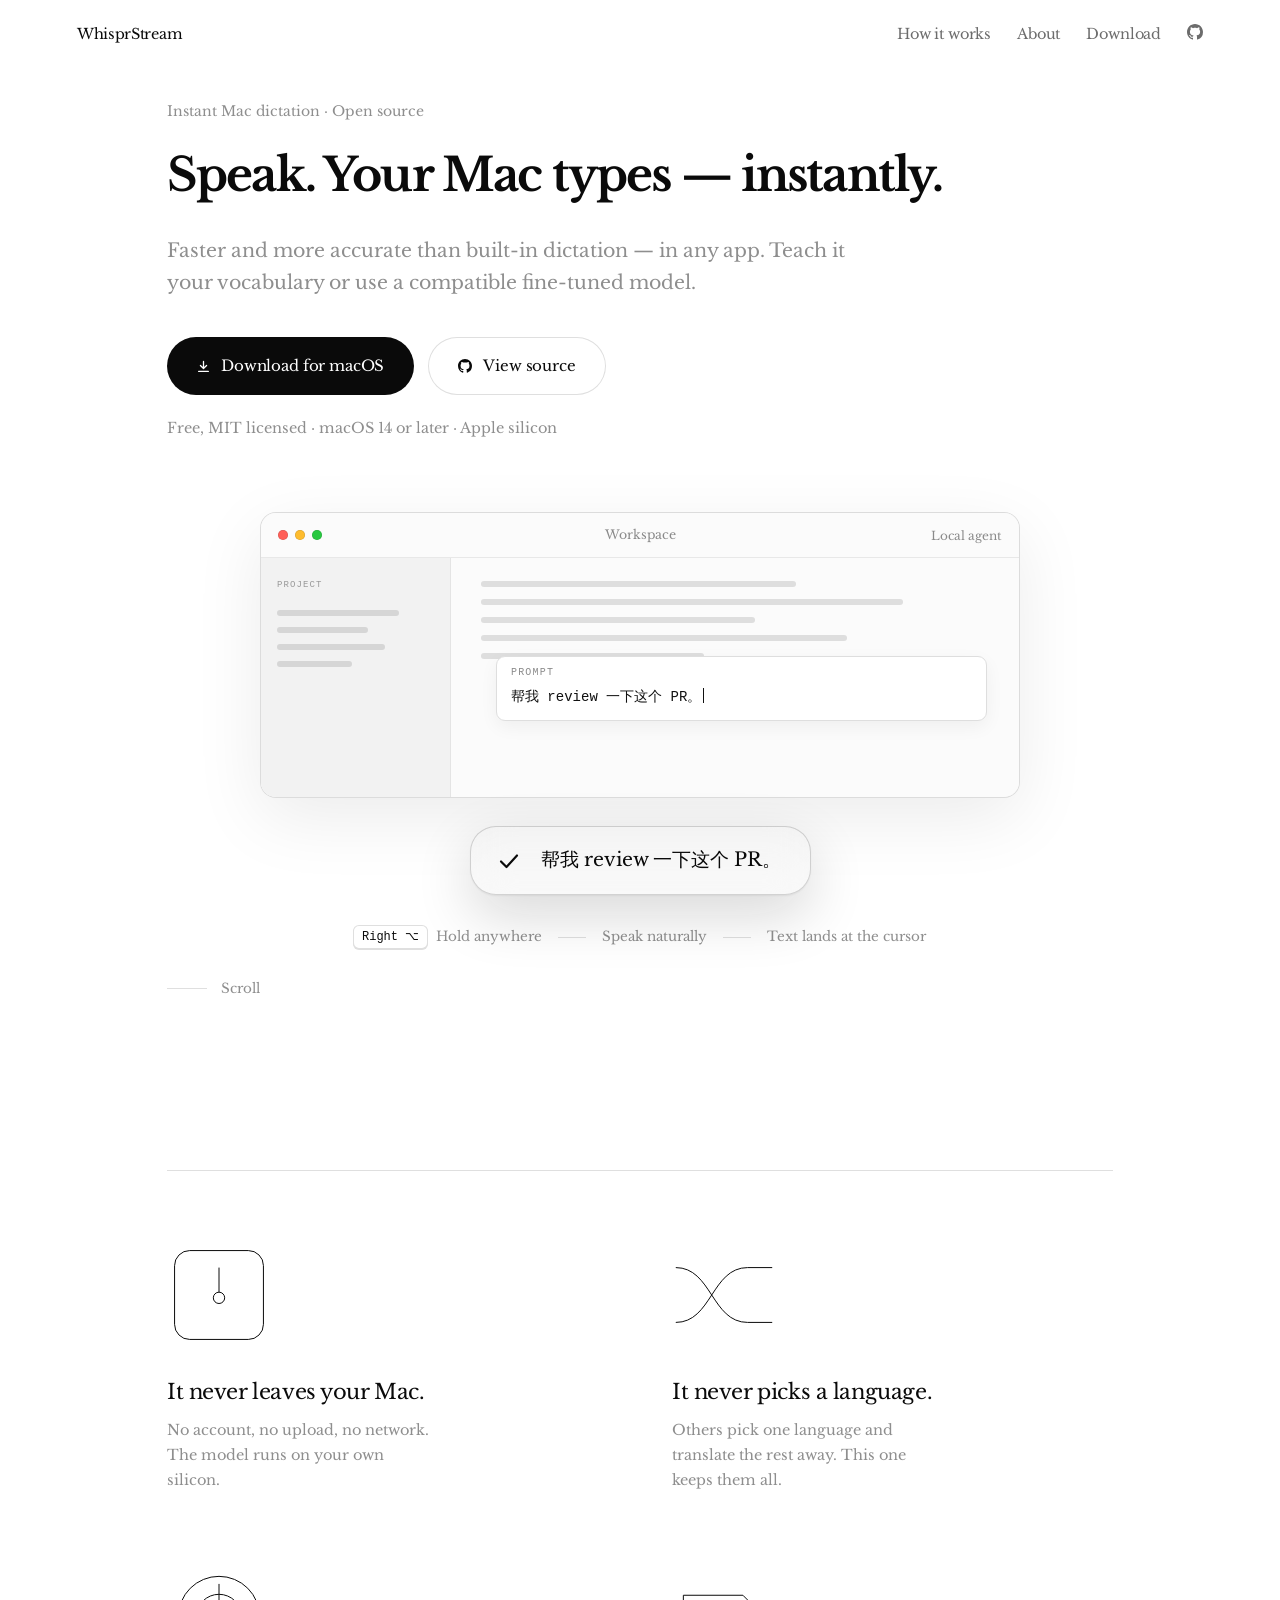
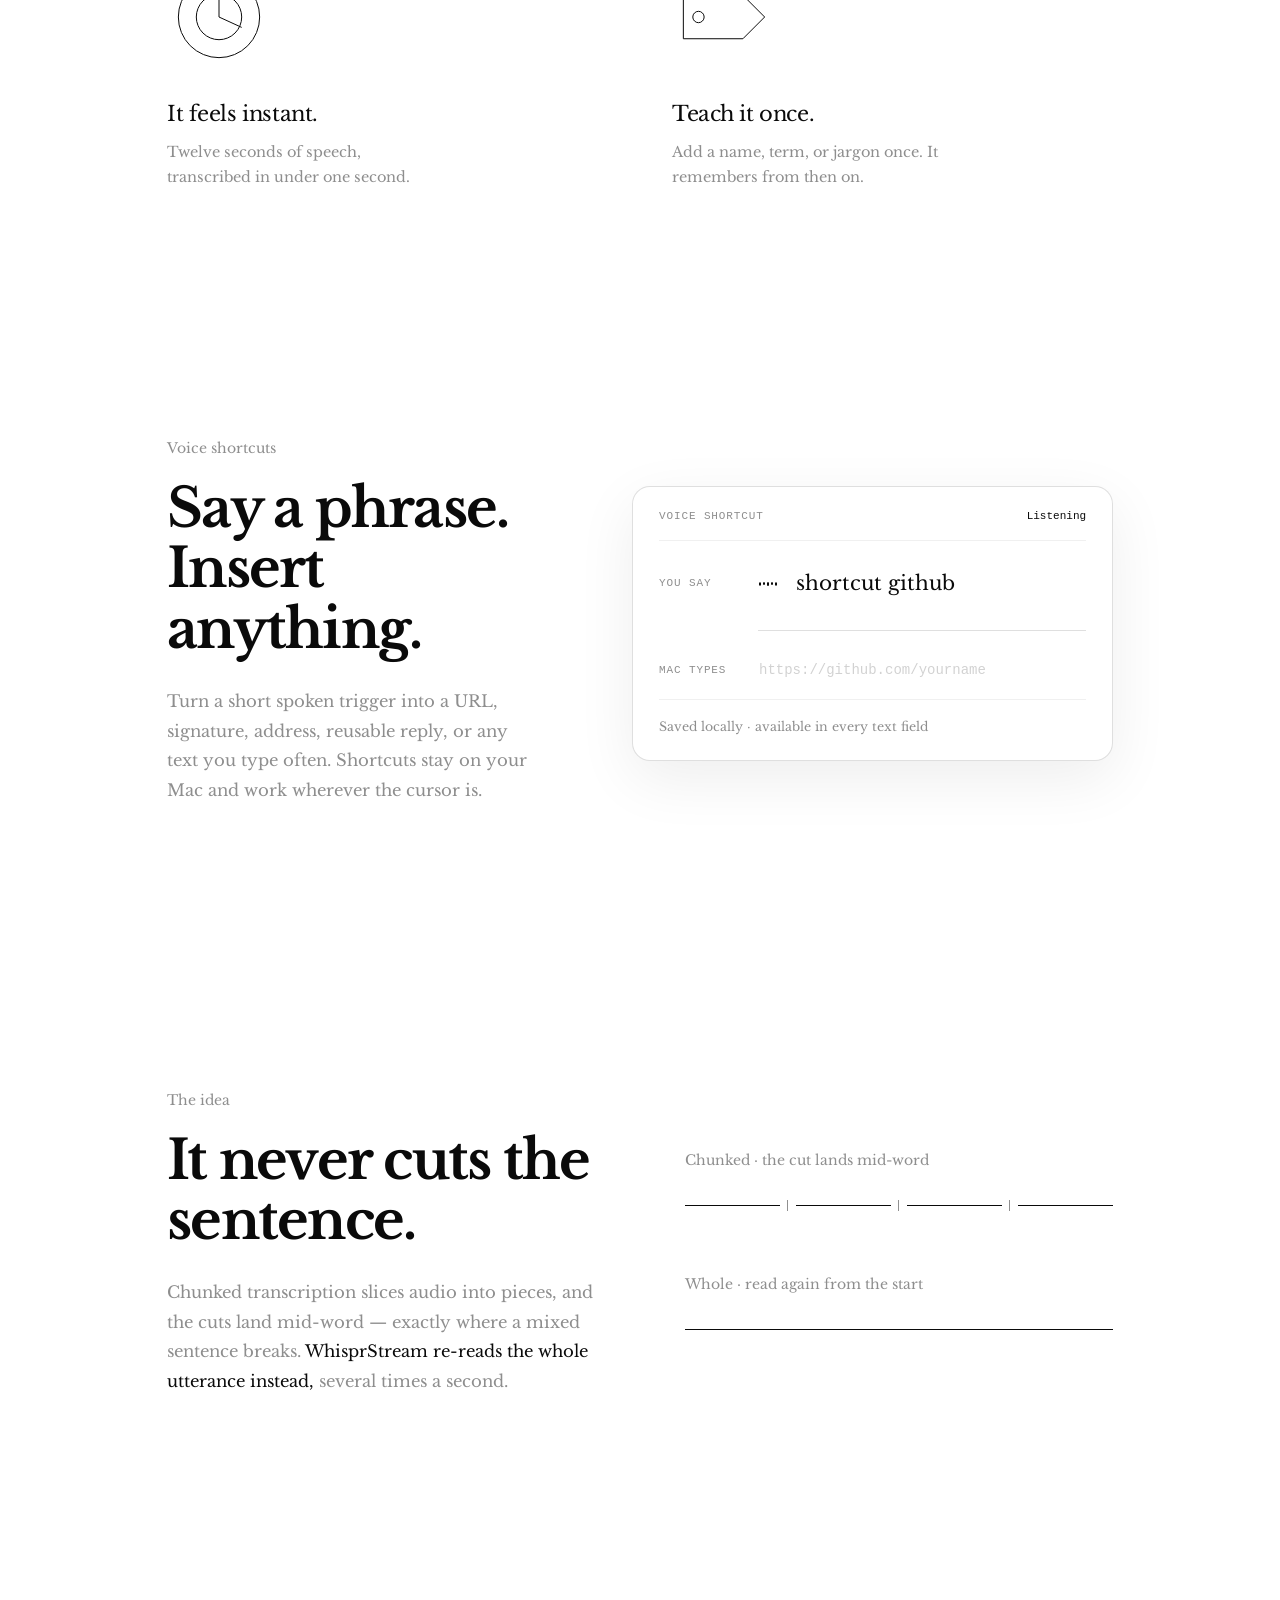
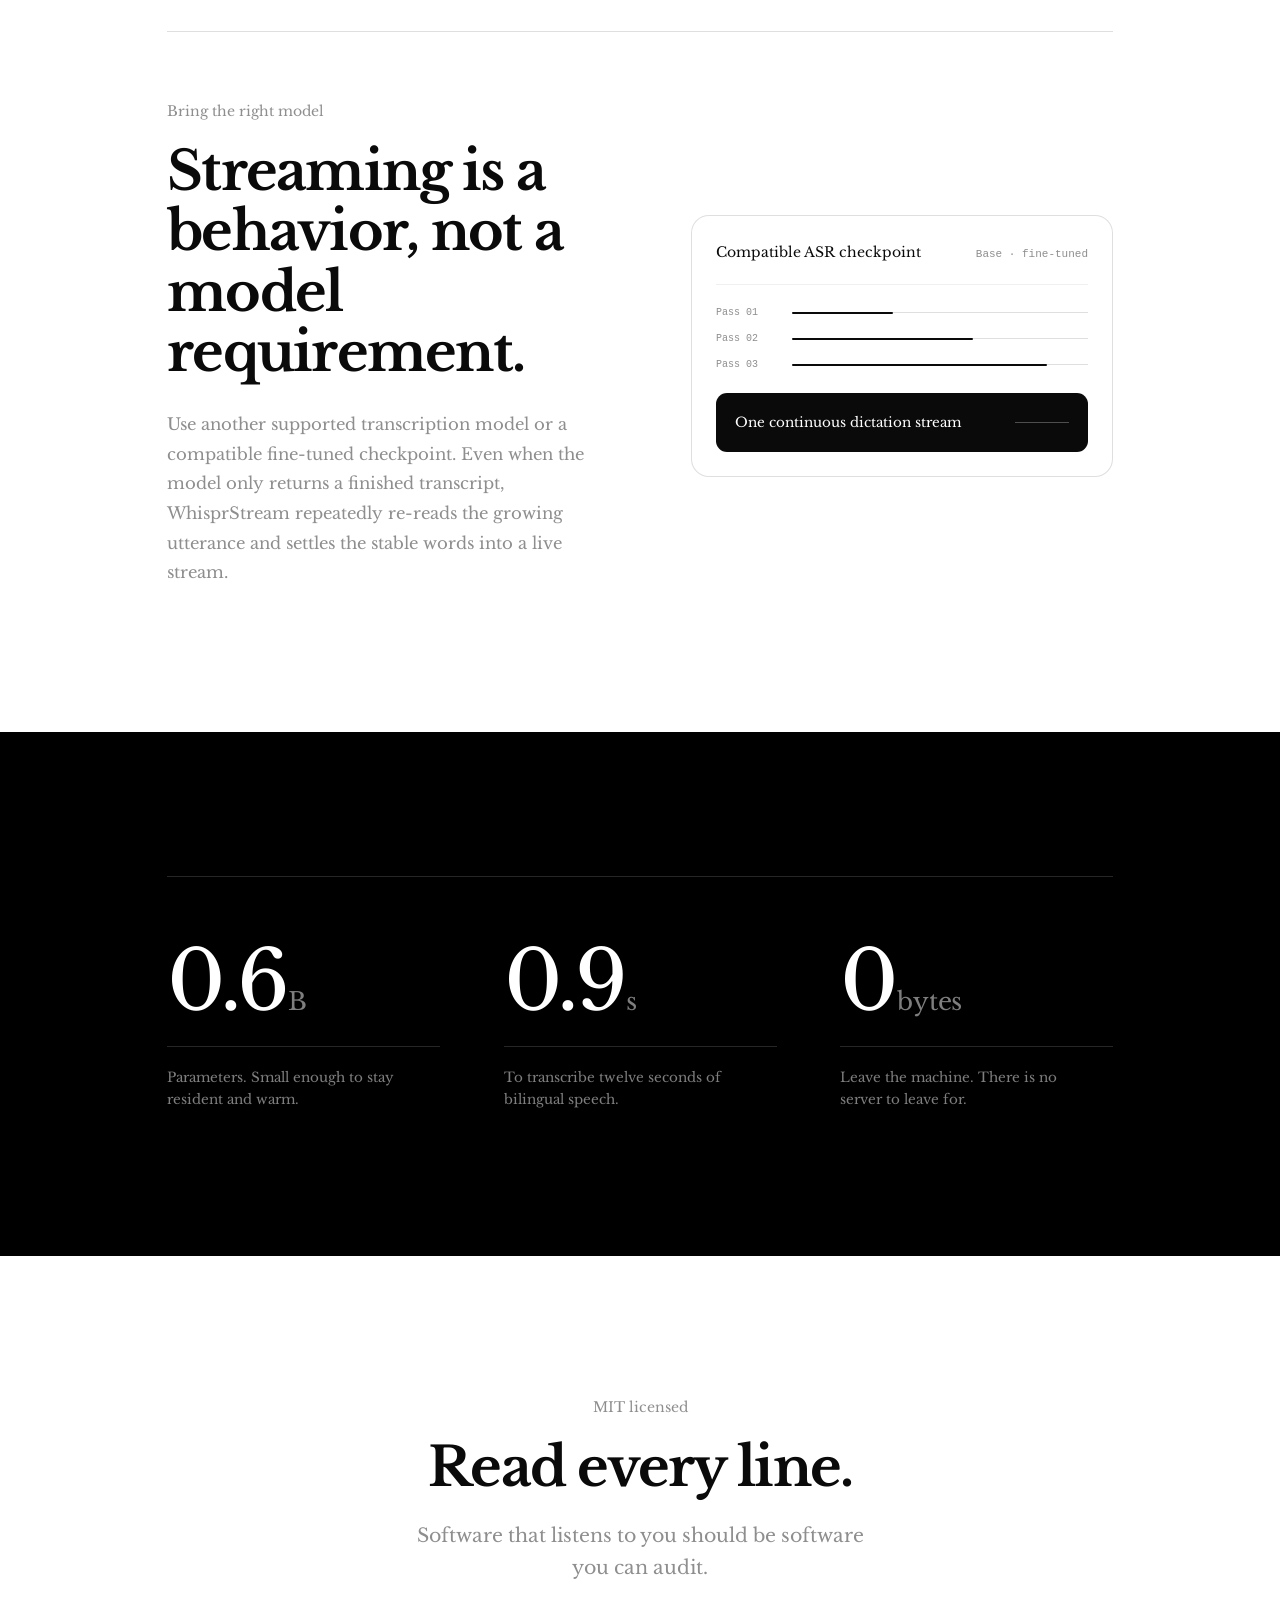
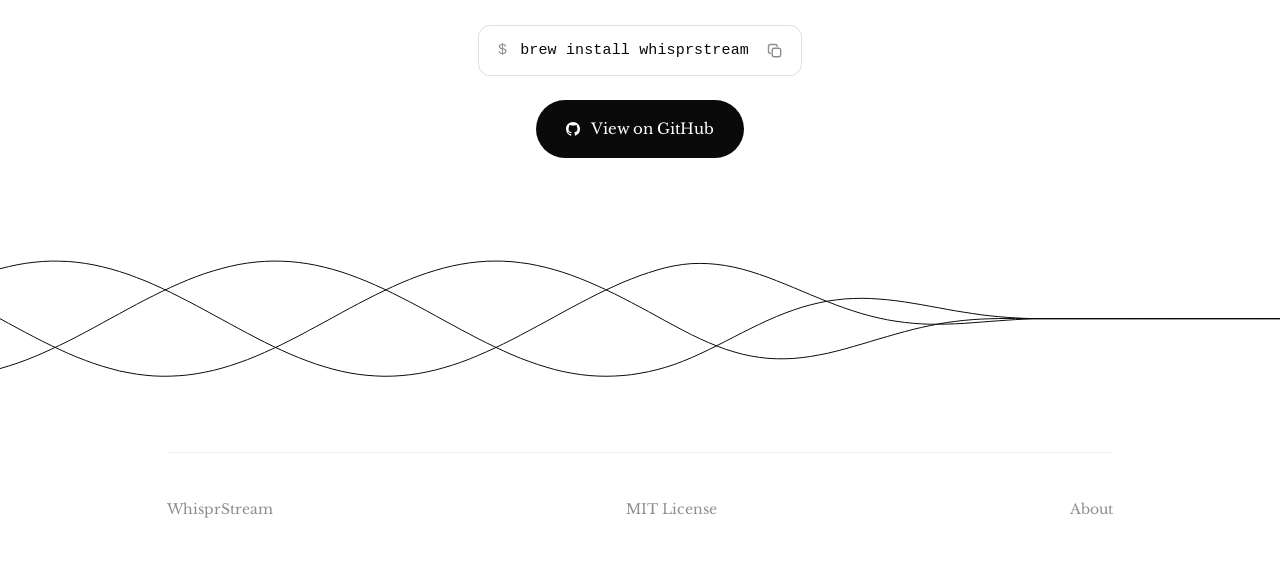
==== site/index.html @ 2fb4af4c "Add voice shortcut functionality with UI and validation - Implemented VoiceShortcut and VoiceShortcu" ====
<!DOCTYPE html>
<html lang="en">
<head>
<meta charset="utf-8">
<meta name="viewport" content="width=device-width, initial-scale=1">
<title>WhisprStream — instant, teachable dictation for your Mac</title>
<meta name="description" content="Faster, more accurate on-device Mac dictation. Teach it your vocabulary, switch languages mid-sentence, or use a compatible fine-tuned model.">
<link rel="preconnect" href="https://fonts.googleapis.com">
<link rel="preconnect" href="https://fonts.gstatic.com" crossorigin>
<link href="https://fonts.googleapis.com/css2?family=Libre+Baskerville:ital,wght@0,400;0,700;1,400&display=swap" rel="stylesheet">
<link rel="stylesheet" href="style.css">
</head>
<body>

<!-- ============ NAV ============ -->
<nav>
  <div class="mark">WhisprStream</div>
  <div class="links">
    <a href="#how">How it works</a>
    <a href="about.html">About</a>
    <a href="#" class="navdl">Download</a>
    <a href="#" aria-label="GitHub"><svg class="gh" viewBox="0 0 16 16" aria-hidden="true"><path fill-rule="evenodd" d="M8 0C3.58 0 0 3.58 0 8c0 3.54 2.29 6.53 5.47 7.59.4.07.55-.17.55-.38 0-.19-.01-.82-.01-1.49-2.01.37-2.53-.49-2.69-.94-.09-.23-.48-.94-.82-1.13-.28-.15-.68-.52-.01-.53.63-.01 1.08.58 1.23.82.72 1.21 1.87.87 2.33.66.07-.52.28-.87.51-1.07-1.78-.2-3.64-.89-3.64-3.95 0-.87.31-1.59.82-2.15-.08-.2-.36-1.02.08-2.12 0 0 .67-.21 2.2.82.64-.18 1.32-.27 2-.27.68 0 1.36.09 2 .27 1.53-1.04 2.2-.82 2.2-.82.44 1.1.16 1.92.08 2.12.51.56.82 1.27.82 2.15 0 3.07-1.87 3.75-3.65 3.95.29.25.54.73.54 1.48 0 1.07-.01 1.93-.01 2.2 0 .21.15.46.55.38A8.01 8.01 0 0 0 16 8c0-4.42-3.58-8-8-8z"/></svg></a>
  </div>
</nav>

<!-- ============ HERO ============ -->
<section class="hero reveal">
  <div class="wrap">
    <p class="eyebrow rise" style="--i:0">Instant Mac dictation · Open source</p>
    <h1 class="display rise" style="--i:1;margin-top:28px">
      Speak. Your Mac types — instantly.
      <span class="roll" id="roll" aria-label="Sentences that mix two languages at once."></span>
    </h1>
    <p class="lede rise" style="--i:2">Faster and more accurate than built-in dictation — in any app. Teach it your vocabulary or use a compatible fine-tuned model.</p>

    <div class="cta rise" style="--i:3">
      <a class="btn" href="#">
        <svg class="dl" viewBox="0 0 14 14" aria-hidden="true"><path d="M7 1.5v7.4M3.7 5.9 7 9.2l3.3-3.3M1.8 12.3h10.4"/></svg>
        Download for macOS
      </a>
      <a class="btn ghost" href="#">
        <svg class="gh" viewBox="0 0 16 16" aria-hidden="true"><path fill-rule="evenodd" d="M8 0C3.58 0 0 3.58 0 8c0 3.54 2.29 6.53 5.47 7.59.4.07.55-.17.55-.38 0-.19-.01-.82-.01-1.49-2.01.37-2.53-.49-2.69-.94-.09-.23-.48-.94-.82-1.13-.28-.15-.68-.52-.01-.53.63-.01 1.08.58 1.23.82.72 1.21 1.87.87 2.33.66.07-.52.28-.87.51-1.07-1.78-.2-3.64-.89-3.64-3.95 0-.87.31-1.59.82-2.15-.08-.2-.36-1.02.08-2.12 0 0 .67-.21 2.2.82.64-.18 1.32-.27 2-.27.68 0 1.36.09 2 .27 1.53-1.04 2.2-.82 2.2-.82.44 1.1.16 1.92.08 2.12.51.56.82 1.27.82 2.15 0 3.07-1.87 3.75-3.65 3.95.29.25.54.73.54 1.48 0 1.07-.01 1.93-.01 2.2 0 .21.15.46.55.38A8.01 8.01 0 0 0 16 8c0-4.42-3.58-8-8-8z"/></svg>
        View source
      </a>
    </div>

    <p class="fineprint rise" style="--i:4">Free, MIT licensed · macOS 14 or later · Apple silicon</p>
  </div>

  <!-- The product in context: WhisprStream floats over whatever Mac app owns
       the cursor, then inserts the finished sentence into that app. -->
  <div class="wrap dictation-demo">
    <div class="mac-window rise" id="macWindow" data-scene="code" style="--i:5" aria-label="WhisprStream dictating into different kinds of Mac apps">
      <div class="mac-titlebar">
        <span class="window-controls" aria-hidden="true"><i></i><i></i><i></i></span>
        <span id="sceneTitle">Workspace</span>
        <span class="window-state" id="sceneState">Local agent</span>
      </div>

      <div class="scene-stack" aria-hidden="true">
        <div class="app-scene scene-note">
          <aside class="note-sidebar"><b></b><i></i><i></i></aside>
          <main class="note-paper"></main>
        </div>

        <div class="app-scene scene-terminal">
          <p><b>~</b> local-agent</p>
          <p class="terminal-dim">Ready. Describe what you want to do.</p>
          <p><b>›</b></p>
        </div>

        <div class="app-scene scene-chat">
          <aside class="chat-sidebar"><b></b><i></i><i></i><i></i><i></i></aside>
          <main class="chat-thread">
            <div><b></b><p><i></i><i></i></p></div>
            <div><b></b><p><i></i></p></div>
          </main>
        </div>

        <div class="app-scene scene-code">
          <aside class="code-sidebar"><small>PROJECT</small><i></i><i></i><i></i><i></i></aside>
          <main class="code-editor"><i></i><i></i><i></i><i></i><i></i></main>
        </div>
      </div>

      <div class="insert-stage">
        <p class="doc-label" id="insertLabel">Prompt</p>
        <p class="insert-line"><span class="placeholder" id="insertText">Describe the change…</span><i class="insert-caret" aria-hidden="true"></i></p>
      </div>
    </div>

    <div class="hud" id="hud" data-phase="live">
      <div class="slot">
        <div class="meter" id="meter"></div>
        <div class="check"><svg viewBox="0 0 24 24"><path d="M4 12.5 9.5 18 20 6.5"/></svg></div>
      </div>
      <div class="line" id="line"><span class="inner" id="inner"></span><i class="caret" id="caret"></i></div>
    </div>

    <div class="dictation-steps rise" style="--i:6" aria-label="How WhisprStream dictation works">
      <span><kbd>Right ⌥</kbd> Hold anywhere</span>
      <i aria-hidden="true"></i>
      <span>Speak naturally</span>
      <i aria-hidden="true"></i>
      <span>Text lands at the cursor</span>
    </div>
  </div>

  <div class="wrap"><div class="cue rise" style="--i:7"><i></i> Scroll</div></div>
</section>

<!-- ============ PRINCIPLES ============ -->
<section class="reveal">
  <div class="wrap">
    <div class="rule" style="--i:0"></div>
    <div class="cols cols-4">

      <div class="cell rise" style="--i:1">
        <div class="glyph draw">
          <svg viewBox="0 0 110 110" stroke-width="1">
            <rect x="8" y="8" width="94" height="94" rx="16"/>
            <circle cx="55" cy="58" r="6"/>
            <line x1="55" y1="52" x2="55" y2="26"/>
          </svg>
        </div>
        <h3>It never leaves your Mac.</h3>
        <p>No account, no upload, no network. The model runs on your own silicon.</p>
      </div>

      <div class="cell rise" style="--i:2">
        <div class="glyph draw">
          <svg viewBox="0 0 110 110" stroke-width="1">
            <path d="M4 26 C 42 26, 42 84, 80 84 L106 84"/>
            <path d="M4 84 C 42 84, 42 26, 80 26 L106 26"/>
          </svg>
        </div>
        <h3>It never picks a language.</h3>
        <p>Others pick one language and translate the rest away. This one keeps them all.</p>
      </div>

      <div class="cell rise" style="--i:3">
        <div class="glyph draw">
          <svg viewBox="0 0 110 110" stroke-width="1">
            <circle cx="55" cy="55" r="43"/>
            <circle cx="55" cy="55" r="24"/>
            <line x1="55" y1="55" x2="55" y2="20"/>
            <line x1="55" y1="55" x2="79" y2="66"/>
          </svg>
        </div>
        <h3>It feels instant.</h3>
        <p>Twelve seconds of speech, transcribed in under one second.</p>
      </div>

      <div class="cell rise" style="--i:4">
        <div class="glyph draw">
          <svg viewBox="0 0 110 110" stroke-width="1">
            <path d="M12 32 H75 L98 55 L75 78 H12 Z"/>
            <circle cx="28" cy="55" r="6"/>
          </svg>
        </div>
        <h3>Teach it once.</h3>
        <p>Add a name, term, or jargon once. It remembers from then on.</p>
      </div>

    </div>
  </div>
</section>

<!-- ============ VOICE SHORTCUTS ============ -->
<section class="reveal shortcut-section" id="shortcuts">
  <div class="wrap feature-split">
    <div>
      <p class="eyebrow rise" style="--i:0">Voice shortcuts</p>
      <h2 class="h2 rise" style="--i:1;margin-top:24px">Say a phrase.<br>Insert anything.</h2>
      <p class="feature-copy rise" style="--i:2">Turn a short spoken trigger into a URL, signature, address, reusable reply, or any text you type often. Shortcuts stay on your Mac and work wherever the cursor is.</p>
    </div>

    <div class="shortcut-demo rise" id="shortcutDemo" data-phase="listen" style="--i:2" aria-label="Animated voice shortcut example">
      <div class="shortcut-topline">
        <span>Voice shortcut</span>
        <span class="shortcut-state" id="shortcutState">Listening</span>
      </div>
      <div class="shortcut-row heard-row">
        <span class="shortcut-label">You say</span>
        <div class="shortcut-heard">
          <span class="shortcut-meter" aria-hidden="true"><i></i><i></i><i></i><i></i><i></i></span>
          <q id="shortcutTrigger">shortcut github</q>
        </div>
      </div>
      <div class="shortcut-path" aria-hidden="true"><i></i><b></b></div>
      <div class="shortcut-row result-row">
        <span class="shortcut-label">Mac types</span>
        <p id="shortcutResult">https://github.com/yourname</p>
      </div>
      <p class="shortcut-foot">Saved locally · available in every text field</p>
    </div>
  </div>
</section>

<!-- ============ THE IDEA ============ -->
<section class="reveal" id="how">
  <div class="wrap idea">
    <div>
      <p class="eyebrow rise" style="--i:0">The idea</p>
      <h2 class="h2 rise" style="--i:1;margin-top:24px">It never cuts the sentence.</h2>
      <p class="body rise" style="--i:2">
        Chunked transcription slices audio into pieces, and the cuts land mid-word —
        exactly where a mixed sentence breaks.
        <strong>WhisprStream re-reads the whole utterance instead,</strong> several times a second.
      </p>
    </div>

    <div class="diagram">
      <div class="row rise" style="--i:1">
        <p class="tag">Chunked · the cut lands mid-word</p>
        <div class="track">
          <div class="seg">
            <u style="--i:0"></u><u style="--i:1"></u><u style="--i:2"></u><u style="--i:3"></u>
          </div>
          <div class="sweep"></div>
        </div>
      </div>

      <div class="row slow rise" style="--i:2">
        <p class="tag">Whole · read again from the start</p>
        <div class="track">
          <div class="solo"><u></u></div>
          <div class="sweep"></div>
        </div>
      </div>
    </div>
  </div>
</section>

<!-- ============ MODEL FLEXIBILITY ============ -->
<section class="reveal model-section">
  <div class="wrap">
    <div class="rule" style="--i:0"></div>
    <div class="model-layout">
      <div>
        <p class="eyebrow rise" style="--i:1">Bring the right model</p>
        <h2 class="h2 rise" style="--i:2;margin-top:24px">Streaming is a behavior, not a model requirement.</h2>
        <p class="feature-copy rise" style="--i:3">Use another supported transcription model or a compatible fine-tuned checkpoint. Even when the model only returns a finished transcript, WhisprStream repeatedly re-reads the growing utterance and settles the stable words into a live stream.</p>
      </div>

      <div class="model-demo rise" style="--i:2" aria-label="A non-streaming transcription model producing a continuous live preview">
        <div class="model-source">
          <span>Compatible ASR checkpoint</span>
          <small>Base · fine-tuned</small>
        </div>
        <div class="model-passes">
          <div><b>Pass 01</b><i style="--w:34%"></i></div>
          <div><b>Pass 02</b><i style="--w:61%"></i></div>
          <div><b>Pass 03</b><i style="--w:86%"></i></div>
        </div>
        <div class="model-stream">
          <span>One continuous dictation stream</span>
          <i aria-hidden="true"></i>
        </div>
      </div>
    </div>
  </div>
</section>

<!-- ============ NUMBERS ============ -->
<section class="invert reveal">
  <div class="wrap">
    <div class="rule" style="--i:0"></div>
    <div class="figures">
      <div class="fig rise" style="--i:1">
        <div class="n">0.6<u>B</u></div>
        <div class="rule" style="--i:1"></div>
        <p class="k">Parameters. Small enough to stay resident and warm.</p>
      </div>
      <div class="fig rise" style="--i:2">
        <div class="n">0.9<u>s</u></div>
        <div class="rule" style="--i:2"></div>
        <p class="k">To transcribe twelve seconds of bilingual speech.</p>
      </div>
      <div class="fig rise" style="--i:3">
        <div class="n">0<u>bytes</u></div>
        <div class="rule" style="--i:3"></div>
        <p class="k">Leave the machine. There is no server to leave for.</p>
      </div>
    </div>
  </div>
</section>

<!-- ============ SOURCE ============ -->
<section class="reveal" id="source">
  <div class="wrap source">
    <p class="eyebrow rise" style="--i:0">MIT licensed</p>
    <h2 class="h2 rise" style="--i:1">Read every line.</h2>
    <p class="lede rise" style="--i:2">Software that listens to you should be software you can audit.</p>
    <button class="cmd rise" style="--i:3" type="button" data-copy="brew install whisprstream">
      <i>$</i>
      <code>brew install whisprstream</code>
      <span class="copy" aria-hidden="true">
        <svg class="ic-copy" viewBox="0 0 16 16"><rect x="5.6" y="5.6" width="9" height="9" rx="2.2"/><path d="M10.9 3.6a2 2 0 0 0-2-2H3.6a2 2 0 0 0-2 2v5.3a2 2 0 0 0 2 2"/></svg>
        <svg class="ic-done" viewBox="0 0 16 16"><path d="M3 8.4 6.4 11.8 13 4.6"/></svg>
      </span>
      <span class="sr">Copy install command</span>
    </button>
    <a class="btn rise" style="--i:4" href="#">
      <svg class="gh" viewBox="0 0 16 16" aria-hidden="true"><path fill-rule="evenodd" d="M8 0C3.58 0 0 3.58 0 8c0 3.54 2.29 6.53 5.47 7.59.4.07.55-.17.55-.38 0-.19-.01-.82-.01-1.49-2.01.37-2.53-.49-2.69-.94-.09-.23-.48-.94-.82-1.13-.28-.15-.68-.52-.01-.53.63-.01 1.08.58 1.23.82.72 1.21 1.87.87 2.33.66.07-.52.28-.87.51-1.07-1.78-.2-3.64-.89-3.64-3.95 0-.87.31-1.59.82-2.15-.08-.2-.36-1.02.08-2.12 0 0 .67-.21 2.2.82.64-.18 1.32-.27 2-.27.68 0 1.36.09 2 .27 1.53-1.04 2.2-.82 2.2-.82.44 1.1.16 1.92.08 2.12.51.56.82 1.27.82 2.15 0 3.07-1.87 3.75-3.65 3.95.29.25.54.73.54 1.48 0 1.07-.01 1.93-.01 2.2 0 .21.15.46.55.38A8.01 8.01 0 0 0 16 8c0-4.42-3.58-8-8-8z"/></svg>
      View on GitHub
    </a>
  </div>
</section>

<!-- ============ CLOSING BRAID ============ -->
<section class="reveal coda">
  <!-- Threads weave past each other, then damp into one line. Paths are
       generated in app.js — add a thread/bead pair and it redraws itself. -->
  <div class="braid" aria-hidden="true">
    <svg id="braid" viewBox="0 0 1200 200" preserveAspectRatio="xMidYMid meet">
      <path class="thread"/>
      <path class="thread"/>
      <path class="thread"/>
      <circle class="bead" r="4"/>
      <circle class="bead" r="4"/>
      <circle class="bead" r="4"/>
    </svg>
  </div>
</section>

<footer>
  <div class="wrap">
    <div class="bar">
      <span>WhisprStream</span>
      <span>MIT License</span>
      <span><a href="about.html">About</a></span>
    </div>
  </div>
</footer>


<script src="app.js"></script>
</body>
</html>
---- site/style.css ----
/* ============================================================
   TOKENS
   ============================================================ */
:root{
  --ink:#0a0a0a;
  --paper:#ffffff;
  --mute:#8e8e8e;
  --hair:rgba(10,10,10,.13);
  --hair-soft:rgba(10,10,10,.06);

  /* Libre Baskerville carries the Latin. Everything else falls through to a
     matching system serif — two scripts side by side is the whole point. */
  --serif:"Libre Baskerville","Songti SC","Source Han Serif SC","Hiragino Mincho ProN",
          "AppleMyungjo","Apple SD Gothic Neo","Noto Serif CJK SC",Georgia,serif;
  --mono:ui-monospace,SFMono-Regular,"SF Mono",Menlo,monospace;

  /* One easing for entrances (expo-out), one for loops. */
  --out:cubic-bezier(.16,1,.3,1);
  --soft:cubic-bezier(.45,0,.25,1);

  --gut:clamp(24px,6vw,96px);
  --max:1100px;

  /* The HUD capsule is a sheet of glass over whatever section it's in —
     these are its only theme-dependent surfaces, so .hud never needs its
     own light/dark rules. On white paper there's nothing behind the blur
     to show through, so the border and shadow carry the "floating card"
     read instead of the tinted fill that does it on black. */
  --glass:rgba(10,10,10,.025);
  --glass-border:rgba(10,10,10,.16);
  --glass-shadow-1:rgba(10,10,10,.06);
  --glass-shadow-2:rgba(10,10,10,.16);
  --dim:rgba(10,10,10,.34);
}
.invert{
  --ink:#ffffff;
  --paper:#000000;
  --mute:#7e7e7e;
  --hair:rgba(255,255,255,.15);
  --hair-soft:rgba(255,255,255,.07);
  --glass:rgba(255,255,255,.04);
  --glass-border:rgba(255,255,255,.15);
  --glass-shadow-1:rgba(0,0,0,.4);
  --glass-shadow-2:rgba(0,0,0,.5);
  --dim:rgba(255,255,255,.4);
  background:var(--paper);
  color:var(--ink);
}

/* ============================================================
   BASE
   ============================================================ */
*,*::before,*::after{box-sizing:border-box}
html{-webkit-font-smoothing:antialiased;-moz-osx-font-smoothing:grayscale}
body{
  margin:0;background:var(--paper);color:var(--ink);
  font-family:var(--serif);font-size:16px;line-height:1.75;
  overflow-x:hidden;
}
h1,h2,h3,p{margin:0}
a{color:inherit}
/* width:100% matters inside the hero's flex column — an auto margin there
   would otherwise shrink-wrap the block and centre it off the grid. */
.wrap{width:100%;max-width:var(--max);margin:0 auto;padding:0 var(--gut)}
section{position:relative;padding:clamp(104px,16vh,190px) 0}

.display{font-size:clamp(42px,7.4vw,92px);line-height:1.04;letter-spacing:-.04em}

/* The second line rolls through languages, so the page never reads as
   "the Chinese app". One phrase leaves upward as the next arrives. */
/* Clips vertically only. overflow:hidden would also cut phrases that run
   wider than the line above them, which most translations do. */
.roll{
  display:block;position:relative;height:1.2em;margin-top:.22em;
  clip-path:inset(0 -100vw 0 0);
}
.roll b{
  position:absolute;left:0;top:0;white-space:nowrap;font-weight:400;
  transform:translate3d(0,108%,0);opacity:0;
  transition:transform .9s var(--out),opacity .55s var(--soft);
  will-change:transform,opacity;
}
.roll b.on{transform:none;opacity:1}
.roll b.off{transform:translate3d(0,-108%,0);opacity:0}
.roll b.cjk{letter-spacing:.01em;font-size:.9em;top:.04em}
.h2{font-size:clamp(30px,4.4vw,54px);line-height:1.12;letter-spacing:-.032em}
.lede{font-size:clamp(16px,1.5vw,19px);line-height:1.7;color:var(--mute);max-width:32ch}
.eyebrow{font-family:var(--serif);font-size:14px;letter-spacing:0;color:var(--mute);line-height:1}

/* ============================================================
   MOTION PRIMITIVES
   ============================================================ */
.rise{
  opacity:0;transform:translate3d(0,14px,0);
  transition:opacity 1s var(--out),transform 1s var(--out);
  transition-delay:calc(var(--i,0) * 100ms);
  will-change:opacity,transform;
}
.in .rise{opacity:1;transform:none}

.rule{
  height:1px;background:var(--hair);
  transform:scaleX(0);transform-origin:left center;
  transition:transform 1.4s var(--out);
  transition-delay:calc(var(--i,0) * 100ms);
}
.in .rule{transform:scaleX(1)}

/* SVG strokes, measured then released by JS */
.draw path,.draw line,.draw circle,.draw rect,.draw polyline{
  stroke:var(--ink);fill:none;vector-effect:non-scaling-stroke;
  transition:stroke-dashoffset 1.8s var(--out);
  transition-delay:calc(var(--i,0) * 130ms);
}

@media (prefers-reduced-motion:reduce){
  *{animation:none !important;transition-duration:.01ms !important}
  .rise{opacity:1;transform:none}
  .rule{transform:scaleX(1)}
  .draw path,.draw line,.draw circle,.draw rect,.draw polyline{stroke-dashoffset:0 !important}
}

/* A backgrounded tab freezes the animation clock, so a screenshot or a
   tab-switch catches half-drawn lines and invisible text. Snap to the end
   state instead — delays have to go too, or they never elapse. */
html.settle *{transition-duration:0s !important;transition-delay:0s !important}
html.settle .sweep,html.settle .cue i::after{opacity:0 !important}

/* ============================================================
   NAV
   ============================================================ */
nav{
  position:fixed;inset:0 0 auto 0;z-index:50;
  display:flex;align-items:center;justify-content:space-between;
  padding:22px var(--gut);
  color:#0a0a0a;background:rgba(255,255,255,0);
  border-bottom:1px solid transparent;
  opacity:0;
  transition:opacity 1.2s var(--out) .3s,background-color .45s var(--soft),border-color .45s var(--soft),box-shadow .45s var(--soft);
}
html.ready nav{opacity:1}
nav.scrolled{
  background:rgba(255,255,255,.8);
  -webkit-backdrop-filter:blur(18px) saturate(1.15);
  backdrop-filter:blur(18px) saturate(1.15);
  border-bottom-color:rgba(10,10,10,.075);
  box-shadow:0 10px 30px rgba(10,10,10,.045);
}
nav .mark{font-size:14.5px;letter-spacing:-.02em}
nav .links{display:flex;align-items:center;gap:26px;font-family:var(--serif);font-size:14.5px;letter-spacing:-.01em}
nav a{text-decoration:none;opacity:.6;transition:opacity .5s var(--soft)}
nav a:hover{opacity:1}
nav a[aria-current]{opacity:1}

/* The GitHub mark, sized to sit on the same optical line as the labels.
   It is a solid glyph — never give it a stroke, which thickens the octocat
   into an unrecognisable blob. */
.gh{display:inline-block;width:15px;height:15px;fill:currentColor;stroke:none;vertical-align:-3px}
nav .gh{width:16px;height:16px;vertical-align:-1px}
.btn .gh{width:14px;height:14px;fill:var(--paper);vertical-align:-2px}

/* ============================================================
   HERO
   ============================================================ */
.hero{
  min-height:100svh;display:flex;flex-direction:column;justify-content:center;
  padding:104px 0 0;
}
/* Smaller than the section headings elsewhere — the hero has to carry a
   two-line headline plus a call to action above the fold. */
.hero .display{font-size:clamp(26px,4vw,46px);max-width:44ch;line-height:1.28}
.hero .lede{margin-top:30px;max-width:51ch}

/* Rolling code-switched examples — hidden for now, not removed. app.js still
   populates and cycles it; this just keeps it out of layout and view. */
.hero .roll{display:none}

.cue{
  margin-top:auto;padding:28px 0 26px;
  display:flex;align-items:center;gap:14px;
  font-family:var(--serif);font-size:13.5px;letter-spacing:0;color:var(--mute);
}
.cue i{display:block;width:40px;height:1px;background:var(--hair);position:relative;overflow:hidden}
.cue i::after{
  content:"";position:absolute;inset:0;background:var(--ink);
  transform:translateX(-100%);
  animation:cue 2.8s var(--soft) infinite;
}
@keyframes cue{0%{transform:translateX(-100%)}55%,100%{transform:translateX(100%)}}

/* The demo puts the app's HUD over a familiar Mac writing surface, then
   mirrors the finished transcript into the document. */
.dictation-demo{
  display:flex;flex-direction:column;align-items:center;
  margin-top:clamp(54px,8vh,88px);
}
.mac-window{
  --scene-bg:#fff;--scene-ink:#0a0a0a;--scene-mute:#8e8e8e;
  position:relative;
  width:min(760px,100%);height:clamp(210px,28vw,286px);
  border:1px solid var(--hair);border-radius:16px;
  background:var(--scene-bg);color:var(--scene-ink);overflow:hidden;
  box-shadow:0 20px 70px rgba(10,10,10,.08);
  transition:background .6s var(--soft),color .6s var(--soft);
}
.mac-window[data-scene="terminal"],.mac-window[data-scene="code"]{
  --scene-bg:#fbfbfb;--scene-ink:#111;--scene-mute:#8a8a8a;
}
.mac-titlebar{
  position:relative;z-index:10;
  height:45px;padding:0 17px;border-bottom:1px solid var(--hair-soft);
  display:grid;grid-template-columns:1fr auto 1fr;align-items:center;
  background:var(--scene-bg);font-size:12.5px;color:var(--scene-mute);
  transition:background .6s var(--soft),color .6s var(--soft);
}
.window-controls{display:flex;gap:7px}
.window-controls i{display:block;width:10px;height:10px;border-radius:50%;box-shadow:inset 0 0 0 .5px rgba(0,0,0,.18)}
.window-controls i:nth-child(1){background:#ff5f57}
.window-controls i:nth-child(2){background:#febc2e}
.window-controls i:nth-child(3){background:#28c840}
.window-state{text-align:right;font-size:12px}
#sceneTitle,#sceneState{transition:opacity .32s var(--soft),transform .48s var(--out)}
.mac-window[data-scene="terminal"] .mac-titlebar,.mac-window[data-scene="code"] .mac-titlebar{border-bottom-color:#e8e8e8}
.scene-stack{position:absolute;z-index:1;inset:45px 0 0;overflow:hidden}
.app-scene{
  position:absolute;inset:0;opacity:0;transform:scale(.992);
  transition:opacity .55s var(--soft),transform .65s var(--out);
}
.mac-window[data-scene="note"] .scene-note,
.mac-window[data-scene="terminal"] .scene-terminal,
.mac-window[data-scene="chat"] .scene-chat,
.mac-window[data-scene="code"] .scene-code{opacity:1;transform:none}
.mac-window.switching .app-scene{opacity:0;transform:scale(.992)}

/* Generic writing app: a notes list beside an open page. */
.scene-note{display:grid;grid-template-columns:26% 1fr;background:#fff}
.note-sidebar{padding:20px 16px;background:#f6f6f4;border-right:1px solid rgba(10,10,10,.07)}
.note-sidebar b{display:block;width:48%;height:9px;margin-bottom:18px;border-radius:5px;background:#b8b8b3}
.note-sidebar i{display:block;width:100%;height:34px;margin-bottom:9px;border-radius:8px;background:#e4e4e1}
.note-sidebar i:nth-of-type(2){background:#ececea}
.note-paper{padding:28px 34px}

/* Generic command-line workspace. */
.scene-terminal{padding:24px 30px;background:#fbfbfb;color:#333;font:12px/1.8 var(--mono)}
.scene-terminal p{margin:0}.scene-terminal b{color:#111;font-weight:400}.terminal-dim{color:#999}

/* Generic team chat: channel rail and a thread, without copied branding. */
.scene-chat{display:grid;grid-template-columns:27% 1fr;background:#fafafa}
.chat-sidebar{padding:22px 18px;background:#f0f0f0;border-right:1px solid #e2e2e2}
.chat-sidebar b,.chat-sidebar i{display:block;height:7px;margin-bottom:14px;border-radius:4px;background:#d0d0d0}
.chat-sidebar b{width:54%;height:9px;background:#aaa}
.chat-sidebar i:nth-of-type(1){width:76%}.chat-sidebar i:nth-of-type(2){width:61%}.chat-sidebar i:nth-of-type(3){width:82%}.chat-sidebar i:nth-of-type(4){width:67%}
.chat-thread{padding:22px 30px}
.chat-thread > div{display:grid;grid-template-columns:24px 1fr;gap:11px;margin-bottom:22px}
.chat-thread b{width:24px;height:24px;border-radius:7px;background:#d1d1d1}
.chat-thread p{margin:2px 0 0}.chat-thread i{display:block;width:74%;height:7px;margin-bottom:7px;border-radius:4px;background:#dedede}
.chat-thread i:nth-child(2){width:46%}

/* Generic local coding-agent workspace. */
.scene-code{display:grid;grid-template-columns:25% 1fr;background:#fbfbfb;color:#777;font-family:var(--mono)}
.code-sidebar{padding:20px 16px;border-right:1px solid #e4e4e4;background:#f2f2f2}
.code-sidebar small{display:block;margin-bottom:16px;font-size:9px;letter-spacing:.12em;color:#999}
.code-sidebar i{display:block;width:78%;height:6px;margin-bottom:11px;border-radius:3px;background:#d6d6d6}
.code-sidebar i:nth-of-type(2){width:58%}.code-sidebar i:nth-of-type(3){width:69%}.code-sidebar i:nth-of-type(4){width:48%}
.code-editor{padding:23px 30px}
.code-editor i{display:block;width:62%;height:6px;margin-bottom:12px;border-radius:3px;background:#dedede}
.code-editor i:nth-child(2){width:83%}.code-editor i:nth-child(3){width:54%}.code-editor i:nth-child(4){width:72%}.code-editor i:nth-child(5){width:44%}

.insert-stage{
  position:absolute;z-index:5;top:88px;left:31%;right:42px;
  color:var(--scene-ink);
  transition:opacity .3s var(--soft),transform .6s var(--out),top .6s var(--out),left .6s var(--out),right .6s var(--out),background .6s var(--soft),color .6s var(--soft);
}
.mac-window.switching .insert-stage,.mac-window.switching #sceneTitle,.mac-window.switching #sceneState{opacity:0;transform:translateY(3px)}
.mac-window[data-scene="terminal"] .insert-stage{top:115px;left:30px;right:30px;font-family:var(--mono)}
.mac-window[data-scene="chat"] .insert-stage{top:130px;left:34%;right:34px;padding:12px 15px;border:1px solid #e4e4e4;border-radius:11px;background:#fff;color:#111;box-shadow:0 7px 22px rgba(10,10,10,.06)}
.mac-window[data-scene="code"] .insert-stage{top:143px;left:31%;right:32px;padding:11px 14px;border:1px solid #dedede;border-radius:9px;background:#fff;font-family:var(--mono);box-shadow:0 6px 18px rgba(10,10,10,.05)}
.doc-label{
  font-family:var(--mono);font-size:10px;line-height:1;
  letter-spacing:.12em;text-transform:uppercase;color:var(--scene-mute);
}
.insert-line{
  margin-top:20px;width:100%;max-width:none;text-wrap:pretty;
  font-size:clamp(16px,2vw,22px);line-height:1.65;
  transition:opacity .09s var(--soft);
}
.mac-window[data-scene="terminal"] .insert-line,.mac-window[data-scene="code"] .insert-line{margin-top:9px;font-size:14px;line-height:1.55}
.mac-window[data-scene="chat"] .insert-line{margin-top:7px;font-size:14px;line-height:1.5}
.insert-line span{display:inline-block}
.insert-line .placeholder{color:var(--scene-mute)}
.insert-line.changing{opacity:0}
.insert-line .fresh{animation:insert .38s var(--out) both}
@keyframes insert{
  from{opacity:.35;clip-path:inset(0 100% 0 0)}
  to{opacity:1;clip-path:inset(0 0 0 0)}
}
.insert-caret{
  display:inline-block;width:1px;height:1.05em;margin-left:2px;
  background:currentColor;vertical-align:-.14em;animation:blink 1.15s steps(1) infinite;
  transition:opacity .1s var(--soft);
}
.insert-line.changing .insert-caret,.insert-line.inserting .insert-caret{opacity:0;animation:none}
.dictation-demo .hud{position:relative;z-index:2;margin-top:clamp(18px,3vw,28px)}
.dictation-steps{
  margin-top:30px;display:flex;align-items:center;justify-content:center;
  gap:16px;flex-wrap:wrap;color:var(--mute);font-size:13.5px;
}
.dictation-steps span{display:inline-flex;align-items:center;gap:8px}
.dictation-steps > i{display:block;width:28px;height:1px;background:var(--hair)}
.dictation-steps kbd{
  padding:5px 8px;border:1px solid var(--hair);border-radius:6px;
  background:var(--paper);color:var(--ink);font:12px/1 var(--mono);
  box-shadow:0 1px 0 var(--hair);
}

/* ============================================================
   HUD — the app's own capsule. Lives in the hero now, so every
   surface below is a theme token — see --glass and --dim in TOKENS —
   rather than a color baked in for the old black section.
   ============================================================ */
.hud{
  margin-top:clamp(48px,8vh,88px);
  display:inline-flex;align-items:center;gap:20px;
  padding:19px 26px;
  border:1px solid var(--glass-border);
  border-radius:26px;
  background:var(--glass);
  backdrop-filter:blur(20px);
  box-shadow:0 1px 2px var(--glass-shadow-1),0 20px 56px var(--glass-shadow-2);
  max-width:min(780px,92vw);
  opacity:0;transform:translate3d(0,20px,0) scale(.985);
  transition:opacity 1.1s var(--out) .62s,transform 1.1s var(--out) .62s;
}
.in .hud{opacity:1;transform:none}

/* The leading slot holds the meter and the checkmark in the same place and
   resizes between them, so the capsule never jumps at the hand-off.
   14 bars x 3px + 13 gaps x 3px = 81px. */
.hud .slot{position:relative;flex:0 0 auto;width:81px;height:26px;transition:width .5s var(--out)}
.hud[data-phase="done"] .slot{width:24px}

.hud .meter{
  position:absolute;inset:0;display:flex;align-items:center;gap:3px;
  transition:opacity .3s var(--soft);
}
.hud[data-phase="done"] .meter{opacity:0}
.hud .meter s{
  display:block;width:3px;height:26px;border-radius:2px;background:var(--ink);
  transform:scaleY(.115);transform-origin:center;
}

.hud .check{
  position:absolute;left:0;top:1px;width:24px;height:24px;
  opacity:0;transform:scale(.4);
  transition:opacity .35s var(--out),transform .5s var(--out);
}
.hud[data-phase="done"] .check{opacity:1;transform:none}
.hud .check svg{width:100%;height:100%;display:block}
.hud .check path{
  stroke:var(--ink);stroke-width:2.2;fill:none;stroke-linecap:round;stroke-linejoin:round;
  stroke-dasharray:34;stroke-dashoffset:34;
}
.hud[data-phase="done"] .check path{animation:tick .5s var(--out) .12s forwards}
@keyframes tick{to{stroke-dashoffset:0}}

/* The line is a window whose width is animated to the end of the last token
   revealed. Growth glides instead of stepping once per character. */
.hud .line{
  position:relative;overflow:hidden;white-space:nowrap;
  width:0;transition:width .2s var(--out);
  font-size:clamp(15px,1.5vw,19px);line-height:1.5;text-align:left;
}
.hud .inner{display:inline-block;white-space:nowrap}

/* One class toggle does both halves of the settle: the token fades in dim,
   then turns solid on a delay — a trailing wave of uncertainty rather than a
   hard cut-off N characters back. */
.hud .tok{
  opacity:0;color:var(--dim);
  transition:opacity .12s var(--soft),color .22s var(--soft) .12s;
}
.hud .tok.shown{opacity:1;color:var(--ink)}

.hud .caret{
  position:absolute;left:0;top:50%;width:1px;height:.95em;background:var(--ink);
  transform:translate3d(0,-50%,0);
  transition:transform .15s var(--out),opacity .12s var(--soft);
  animation:blink 1.15s steps(1) infinite;
}
@keyframes blink{0%,55%{opacity:1}56%,100%{opacity:0}}
.hud[data-phase="done"] .caret{opacity:0;animation:none}

.legend{
  margin-top:32px;display:flex;gap:30px;justify-content:center;flex-wrap:wrap;
  font-family:var(--serif);font-size:14px;letter-spacing:0;color:var(--mute);
}
.legend span{display:inline-flex;align-items:center;gap:9px}
.legend em{width:15px;height:1px;background:var(--ink);display:block;font-style:normal}
.legend .dim em{background:var(--dim)}

/* ============================================================
   PRINCIPLES
   ============================================================ */
.cols{display:grid;grid-template-columns:repeat(3,1fr);gap:clamp(38px,5vw,74px);margin-top:clamp(58px,8vh,96px)}
.cols.cols-4{grid-template-columns:repeat(2,1fr);row-gap:clamp(56px,8vh,96px)}
.cell .glyph{height:104px;margin-bottom:32px}
.cell .glyph svg{width:auto;height:100%;display:block;overflow:visible}
.cell h3{font-size:21px;letter-spacing:-.02em;line-height:1.3;margin-bottom:12px;font-weight:400}
.cell p{font-size:14.5px;color:var(--mute);line-height:1.7;max-width:27ch}

/* ============================================================
   VOICE SHORTCUTS — spoken trigger becomes reusable text
   ============================================================ */
.feature-split,.model-layout{
  display:grid;grid-template-columns:minmax(0,.86fr) minmax(0,1.14fr);
  gap:clamp(54px,8vw,112px);align-items:center;
}
.feature-copy{margin-top:26px;max-width:42ch;font-size:16.5px;line-height:1.8;color:var(--mute)}
.shortcut-section{padding-top:clamp(84px,12vh,150px)}
.shortcut-demo{
  padding:24px 26px 22px;border:1px solid var(--hair);border-radius:18px;
  background:var(--paper);box-shadow:0 18px 60px rgba(10,10,10,.07);
}
.shortcut-topline{
  display:flex;justify-content:space-between;gap:20px;padding-bottom:18px;
  border-bottom:1px solid var(--hair-soft);font:11px/1 var(--mono);
  letter-spacing:.08em;text-transform:uppercase;color:var(--mute);
}
.shortcut-state{color:var(--ink);letter-spacing:0;text-transform:none}
.shortcut-row{display:grid;grid-template-columns:82px 1fr;gap:18px;align-items:center}
.heard-row{padding:25px 0 20px}
.shortcut-label{font:11px/1 var(--mono);letter-spacing:.08em;text-transform:uppercase;color:var(--mute)}
.shortcut-heard{display:flex;align-items:center;gap:14px;min-width:0}
.shortcut-heard q{font-size:clamp(16px,2vw,20px);quotes:none;white-space:nowrap;overflow:hidden;text-overflow:ellipsis}
.shortcut-heard q::before,.shortcut-heard q::after{content:""}
.shortcut-meter{display:flex;align-items:center;gap:2px;width:23px;height:20px;flex:0 0 auto}
.shortcut-meter i{display:block;width:2px;height:18px;border-radius:2px;background:var(--ink);transform:scaleY(.18)}
.shortcut-meter i:nth-child(2),.shortcut-meter i:nth-child(4){height:13px}
.shortcut-meter i:nth-child(3){height:20px}
.shortcut-demo[data-phase="listen"] .shortcut-meter i{animation:shortcut-wave .72s var(--soft) infinite alternate}
.shortcut-demo[data-phase="listen"] .shortcut-meter i:nth-child(2){animation-delay:-.38s}
.shortcut-demo[data-phase="listen"] .shortcut-meter i:nth-child(3){animation-delay:-.18s}
.shortcut-demo[data-phase="listen"] .shortcut-meter i:nth-child(4){animation-delay:-.52s}
.shortcut-demo[data-phase="listen"] .shortcut-meter i:nth-child(5){animation-delay:-.28s}
@keyframes shortcut-wave{to{transform:scaleY(1)}}
.shortcut-path{position:relative;height:18px;margin-left:99px}
.shortcut-path i{position:absolute;left:0;top:50%;width:100%;height:1px;background:var(--hair)}
.shortcut-path b{
  position:absolute;left:0;top:50%;width:100%;height:1px;background:var(--ink);
  transform:scaleX(0);transform-origin:left;transition:transform .7s var(--out);
}
.shortcut-demo[data-phase="resolve"] .shortcut-path b{transform:scaleX(1)}
.result-row{padding:20px 0 18px}
.result-row p{
  margin:0;font:14px/1.6 var(--mono);overflow-wrap:anywhere;
  transition:opacity .25s var(--soft);opacity:.18;
}
.shortcut-demo[data-phase="resolve"] .result-row p{opacity:1;animation:shortcut-result .68s var(--out)}
@keyframes shortcut-result{from{clip-path:inset(0 100% 0 0)}to{clip-path:inset(0 0 0 0)}}
.shortcut-foot{padding-top:16px;border-top:1px solid var(--hair-soft);font-size:12.5px;color:var(--mute)}

/* ============================================================
   MODEL FLEXIBILITY — full-utterance passes settle into a stream
   ============================================================ */
.model-section{padding-top:clamp(72px,10vh,130px)}
.model-layout{margin-top:clamp(58px,8vh,92px);grid-template-columns:minmax(0,1fr) minmax(0,1fr)}
.model-demo{padding:24px;border:1px solid var(--hair);border-radius:18px;background:var(--paper)}
.model-source{
  display:flex;justify-content:space-between;gap:20px;align-items:baseline;
  padding-bottom:19px;border-bottom:1px solid var(--hair-soft);font-size:14px;
}
.model-source small{font:11px/1 var(--mono);color:var(--mute)}
.model-passes{padding:23px 0;display:flex;flex-direction:column;gap:16px}
.model-passes div{display:grid;grid-template-columns:62px 1fr;gap:14px;align-items:center}
.model-passes b{font:10px/1 var(--mono);font-weight:400;color:var(--mute)}
.model-passes div::after{content:"";height:1px;background:var(--hair);grid-column:2;grid-row:1}
.model-passes i{
  position:relative;z-index:1;display:block;grid-column:2;grid-row:1;
  width:var(--w);height:2px;border-radius:2px;background:var(--ink);
  transform:scaleX(0);transform-origin:left;transition:transform 1s var(--out);
}
.in .model-passes i{transform:scaleX(1)}
.model-passes div:nth-child(2) i{transition-delay:.18s}.model-passes div:nth-child(3) i{transition-delay:.36s}
.model-stream{
  display:flex;align-items:center;justify-content:space-between;gap:18px;
  padding:18px 19px;border-radius:11px;background:var(--ink);color:var(--paper);
  font-size:13.5px;
}
.model-stream i{position:relative;width:54px;height:1px;background:rgba(255,255,255,.28);overflow:hidden}
.model-stream i::after{
  content:"";position:absolute;inset:0;background:#fff;transform:translateX(-100%);
  animation:model-stream 2.2s var(--soft) infinite;
}
@keyframes model-stream{60%,100%{transform:translateX(100%)}}

/* ============================================================
   THE IDEA — chunked vs whole
   ============================================================ */
.idea{display:grid;grid-template-columns:1fr 1fr;gap:clamp(48px,7vw,104px);align-items:center}
.idea .body{font-size:16.5px;line-height:1.8;color:var(--mute);max-width:36ch;margin-top:26px}
.idea .body strong{color:var(--ink);font-weight:400}

.diagram{display:flex;flex-direction:column;gap:54px}
.row .tag{font-family:var(--serif);font-size:14px;letter-spacing:0;color:var(--mute);margin-bottom:20px}
.row .track{position:relative;height:26px;overflow:hidden}

.seg{position:absolute;inset:0;display:flex;gap:16px;align-items:center}
.seg u{
  flex:1;height:1px;background:var(--ink);display:block;text-decoration:none;
  transform:scaleX(0);transform-origin:left center;
  transition:transform .8s var(--out);
  transition-delay:calc(var(--i) * 150ms);
}
.in .seg u{transform:scaleX(1)}
.seg u::after{
  content:"";position:absolute;top:-5px;width:1px;height:11px;background:var(--ink);
  right:-8px;opacity:0;transition:opacity .6s var(--soft) 1.1s;
}
.in .seg u::after{opacity:.45}
.seg u:last-child::after{display:none}

.solo{position:absolute;inset:0;display:flex;align-items:center}
.solo u{
  width:100%;height:1px;background:var(--ink);display:block;
  transform:scaleX(0);transform-origin:left center;
  transition:transform 1.2s var(--out) .1s;
}
.in .solo u{transform:scaleX(1)}

/* A pass sweeping from the origin, over and over. */
.sweep{
  position:absolute;top:0;bottom:0;left:0;width:26%;
  background:linear-gradient(90deg,transparent,var(--hair) 30%,rgba(10,10,10,.34) 62%,transparent);
  transform:translate3d(-120%,0,0);opacity:0;
}
.invert .sweep{background:linear-gradient(90deg,transparent,var(--hair) 30%,rgba(255,255,255,.38) 62%,transparent)}
.in .sweep{opacity:1;animation:pass 2.5s var(--soft) 1.2s infinite}
.row.slow .in .sweep,.in .row.slow .sweep{animation-duration:3.4s}
@keyframes pass{
  0%{transform:translate3d(-120%,0,0)}
  70%,100%{transform:translate3d(420%,0,0)}
}

/* ============================================================
   NUMBERS
   ============================================================ */
.figures{display:grid;grid-template-columns:repeat(3,1fr);gap:clamp(30px,5vw,68px);margin-top:clamp(48px,7vh,84px)}
.fig .n{font-size:clamp(46px,6.6vw,82px);line-height:1;letter-spacing:-.05em}
/* Units sit on the baseline beside the numeral, not raised — a superscript
   at this size reads as a footnote marker. */
.fig .n u{font-size:.3em;letter-spacing:-.01em;margin-left:.1em;color:var(--mute);text-decoration:none}
.fig .rule{margin-top:24px}
.fig .k{margin-top:20px;font-size:13.5px;color:var(--mute);line-height:1.65;max-width:24ch}

/* ============================================================
   SOURCE
   ============================================================ */
/* Shorter than the default section padding on the bottom — the braid
   section right after it brings its own (smaller) top padding, and the
   two shouldn't stack into one big gap before the sign-off. */
#source{padding-bottom:clamp(24px,3vh,48px)}
.source{text-align:center;display:flex;flex-direction:column;align-items:center}
.source .h2{max-width:14ch;margin-top:24px}
.source .lede{text-align:center;margin:22px auto 0}
/* The install command reads as a terminal box, not a pill — square-ish
   corners and a real size, because it is meant to be used, not admired. */
.cmd{
  margin-top:28px;
  display:inline-flex;align-items:center;gap:13px;
  font-family:var(--mono);font-size:15px;line-height:1;letter-spacing:.01em;
  padding:17px 19px;border-radius:12px;
  border:1px solid var(--hair);background:transparent;color:var(--ink);
  cursor:pointer;text-align:left;
  transition:border-color .5s var(--soft),transform .35s var(--out);
}
.cmd:hover{border-color:var(--ink)}
.cmd:active{transform:scale(.99)}
.cmd.copied{border-color:var(--ink)}
.cmd i{color:var(--mute);font-style:normal}
.cmd code{font:inherit}

/* Copy affordance: two glyphs stacked in one slot, cross-faded on success. */
.cmd .copy{position:relative;width:15px;height:15px;margin-left:5px;color:var(--mute);transition:color .4s var(--soft)}
.cmd:hover .copy{color:var(--ink)}
.cmd .copy svg{
  position:absolute;inset:0;width:15px;height:15px;
  fill:none;stroke:currentColor;stroke-width:1.5;stroke-linecap:round;stroke-linejoin:round;
  transition:opacity .3s var(--soft),transform .3s var(--out);
}
.cmd .ic-done{opacity:0;transform:scale(.5)}
.cmd.copied .ic-copy{opacity:0;transform:scale(.5)}
.cmd.copied .ic-done{opacity:1;transform:none;color:var(--ink)}

.sr{position:absolute;width:1px;height:1px;overflow:hidden;clip-path:inset(50%);white-space:nowrap}
.btn{
  margin-top:24px;display:inline-flex;align-items:center;gap:11px;
  font-family:var(--serif);font-size:15px;letter-spacing:-.01em;
  text-decoration:none;padding:16px 30px;border-radius:999px;
  background:var(--ink);color:var(--paper);
  transition:transform .5s var(--out),opacity .4s var(--soft),box-shadow .4s var(--soft);
}
.btn:hover{transform:translate3d(0,-2px,0)}
.btn:active{transform:none;opacity:.82}

/* Outlined twin of .btn. The border is an inset shadow so both buttons keep
   identical padding and sit on exactly the same baseline. */
.btn.ghost{background:transparent;color:var(--ink);box-shadow:inset 0 0 0 1px var(--hair)}
.btn.ghost:hover{box-shadow:inset 0 0 0 1px var(--ink)}
.btn.ghost .gh{fill:var(--ink)}

/* Download arrow — stroked, unlike the solid GitHub mark. */
.dl{
  width:13px;height:13px;fill:none;stroke:currentColor;
  stroke-width:1.4;stroke-linecap:round;stroke-linejoin:round;
}

/* ============================================================
   HERO CALL TO ACTION
   ============================================================ */
.cta{display:flex;align-items:center;gap:14px;flex-wrap:wrap;margin-top:38px}
.cta .btn{margin-top:0}
.hero .cmd{margin-top:22px}
.source .cmd{margin-top:40px}
.fineprint{
  margin-top:20px;font-family:var(--serif);font-size:14.5px;
  letter-spacing:0;color:var(--mute);line-height:1.7;
}

/* ============================================================
   CLOSING BRAID — the page's sign-off. Two threads weave past each
   other and resolve into one line, full-bleed above the footer.
   Tighter than the default section padding — it's a flourish, not
   a content section, so it doesn't need that much air around it.
   ============================================================ */
.coda{padding:clamp(20px,3vh,40px) 0}
.braid{
  width:100%;
  pointer-events:none;
}
.braid svg{display:block;width:100%;height:auto}
.braid .thread{
  fill:none;stroke:var(--ink);stroke-width:1;
  vector-effect:non-scaling-stroke;
  transition:stroke-dashoffset 2.4s var(--out);
}
.braid .thread.b{transition-delay:.16s}
.braid .bead{fill:var(--ink);opacity:0}

/* ============================================================
   ABOUT PAGE
   ============================================================ */
.page{padding-top:clamp(150px,22vh,230px);padding-bottom:clamp(70px,10vh,110px)}
.page .display{max-width:14ch}
.page .lede{margin-top:30px;max-width:40ch}

.prose{max-width:52ch;font-size:17px;line-height:1.85;color:var(--mute)}
.prose p + p{margin-top:26px}
.prose strong{color:var(--ink);font-weight:400}

/* Key/value rows, hairline-separated — the app's About window, on the web. */
.spec{margin-top:clamp(44px,6vh,72px)}
.spec .row2{
  display:grid;grid-template-columns:minmax(140px,22%) 1fr;
  gap:20px;align-items:baseline;
  padding:20px 0;border-top:1px solid var(--hair-soft);
}
.spec .row2:last-child{border-bottom:1px solid var(--hair-soft)}
.spec .k2{font-family:var(--serif);font-size:15px;letter-spacing:0;color:var(--mute)}
.spec .v2{font-size:16.5px;line-height:1.6}

/* A single hairline that draws across, used to break the About page up. */
.seam{margin:clamp(70px,9vh,110px) 0}

@media (max-width:640px){
  .spec .row2{grid-template-columns:1fr;gap:6px}
}

/* The rule lives on an inner bar so it lines up with the text column
   rather than with the gutter. */
footer .bar{
  padding:44px 0;border-top:1px solid var(--hair-soft);
  display:flex;justify-content:space-between;gap:20px;flex-wrap:wrap;
  font-family:var(--serif);font-size:14px;letter-spacing:0;color:var(--mute);
}
footer a{text-decoration:none;transition:color .4s var(--soft)}
footer a:hover{color:var(--ink)}

/* ============================================================
   RESPONSIVE
   ============================================================ */
@media (max-width:860px){
  .cols,.cols.cols-4,.figures,.idea,.feature-split,.model-layout{grid-template-columns:1fr;gap:56px}
  .hero .display{max-width:none}
  .hud{gap:14px;padding:16px 20px}
  nav .links a:first-child{display:none}
}
@media (max-width:560px){
  /* No room to keep a sentence on one line — let the capsule grow instead
     of clipping the half the reader most wants to see. */
  .hud .line{white-space:normal;overflow:visible;font-size:14.5px;line-height:1.45}
  .mac-window{height:220px}
  .insert-stage{top:74px;left:31%;right:20px}
  .mac-window[data-scene="terminal"] .insert-stage{top:88px;left:22px;right:22px}
  .mac-window[data-scene="chat"] .insert-stage{top:96px;left:32%;right:18px;padding:9px 11px}
  .mac-window[data-scene="code"] .insert-stage{top:103px;left:30%;right:18px;padding:9px 11px}
  .insert-line{font-size:15px}
  .note-paper,.chat-thread,.code-editor{padding-left:18px;padding-right:18px}
  .dictation-steps{gap:11px 13px}
  .dictation-steps > i{width:18px}
}
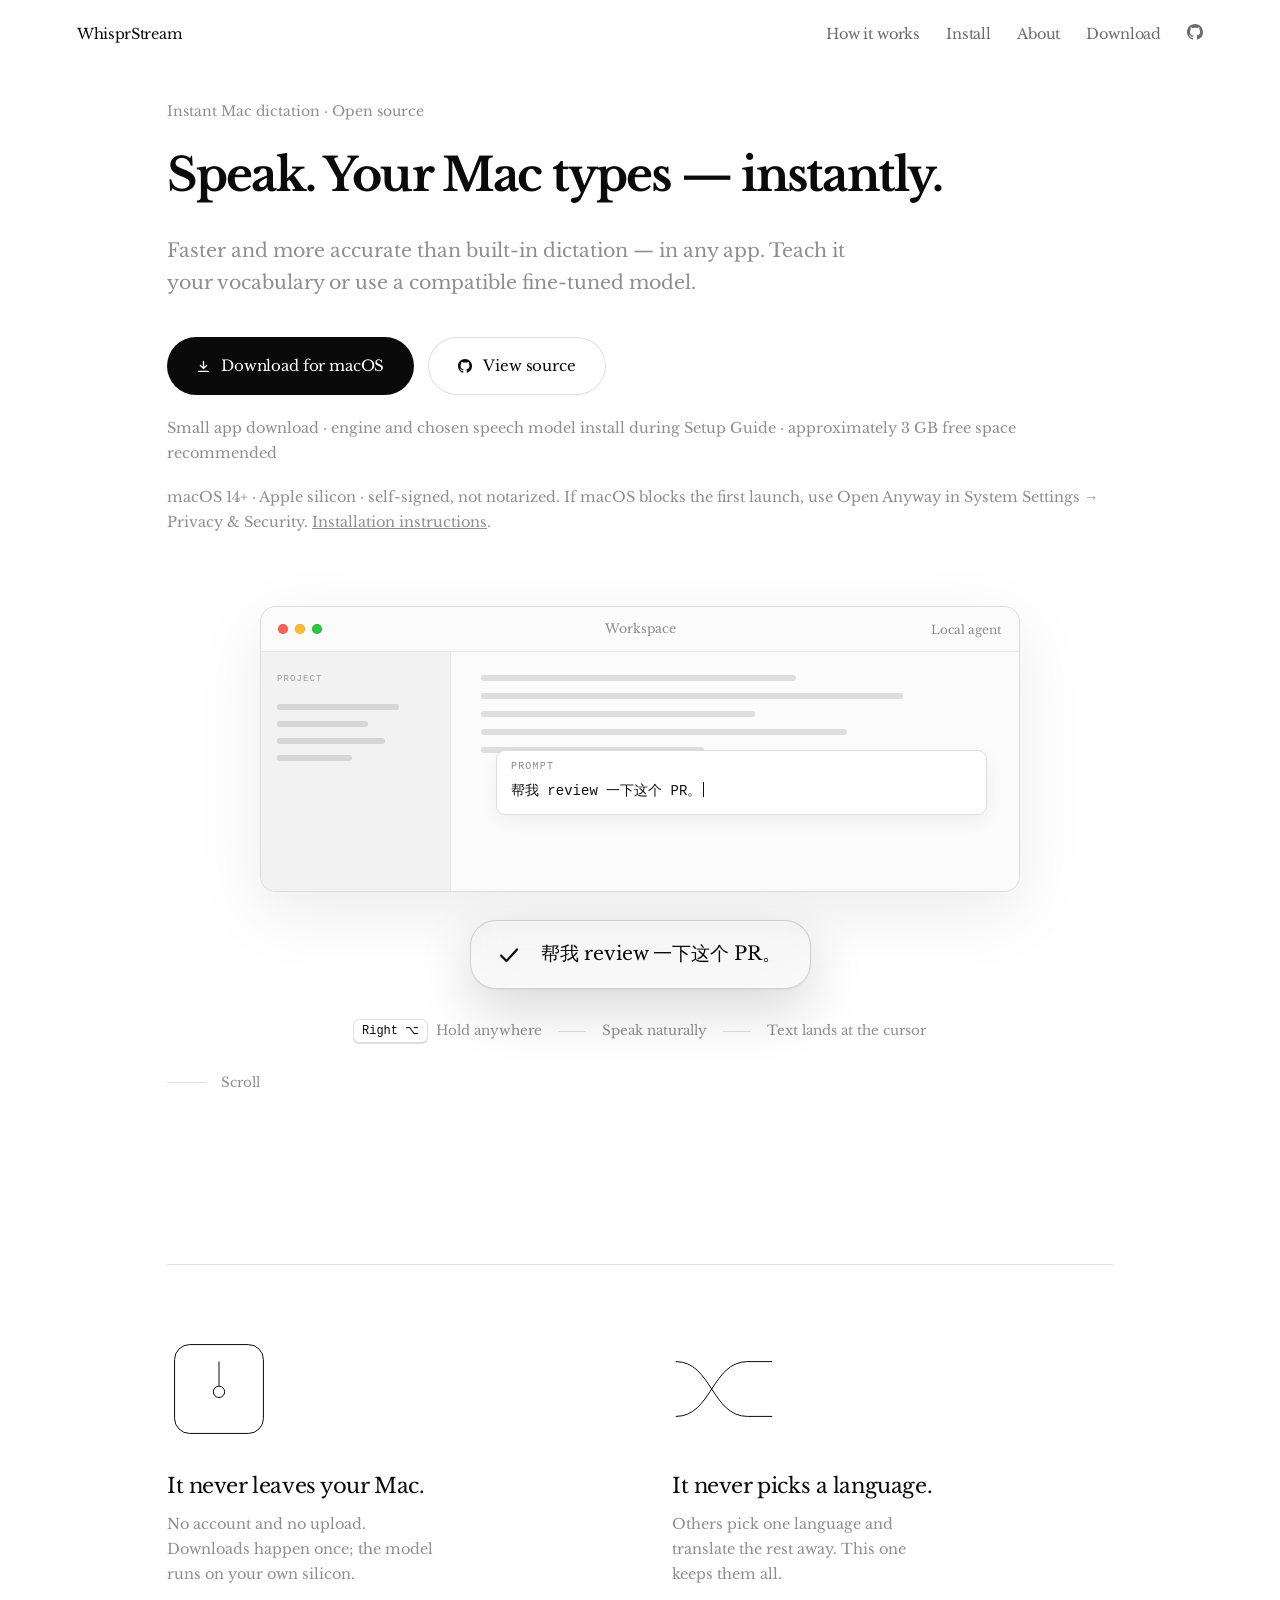
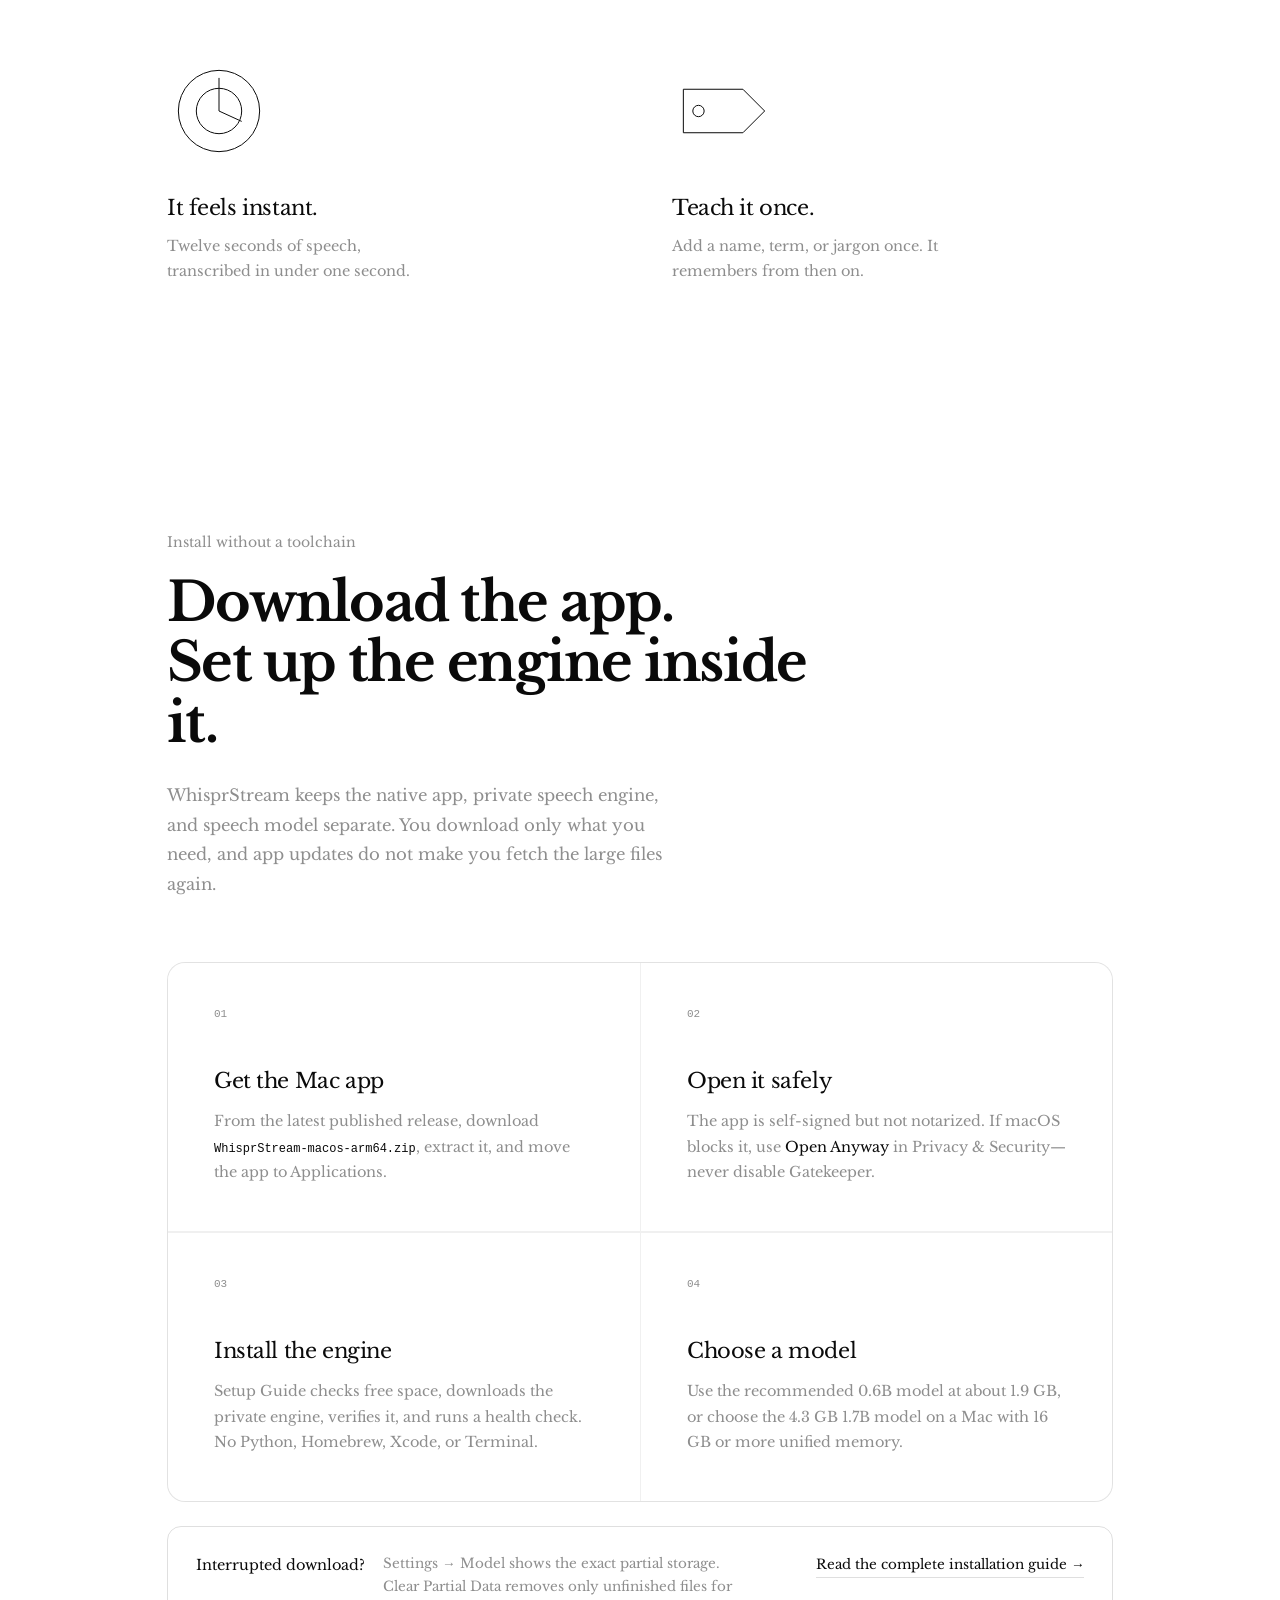
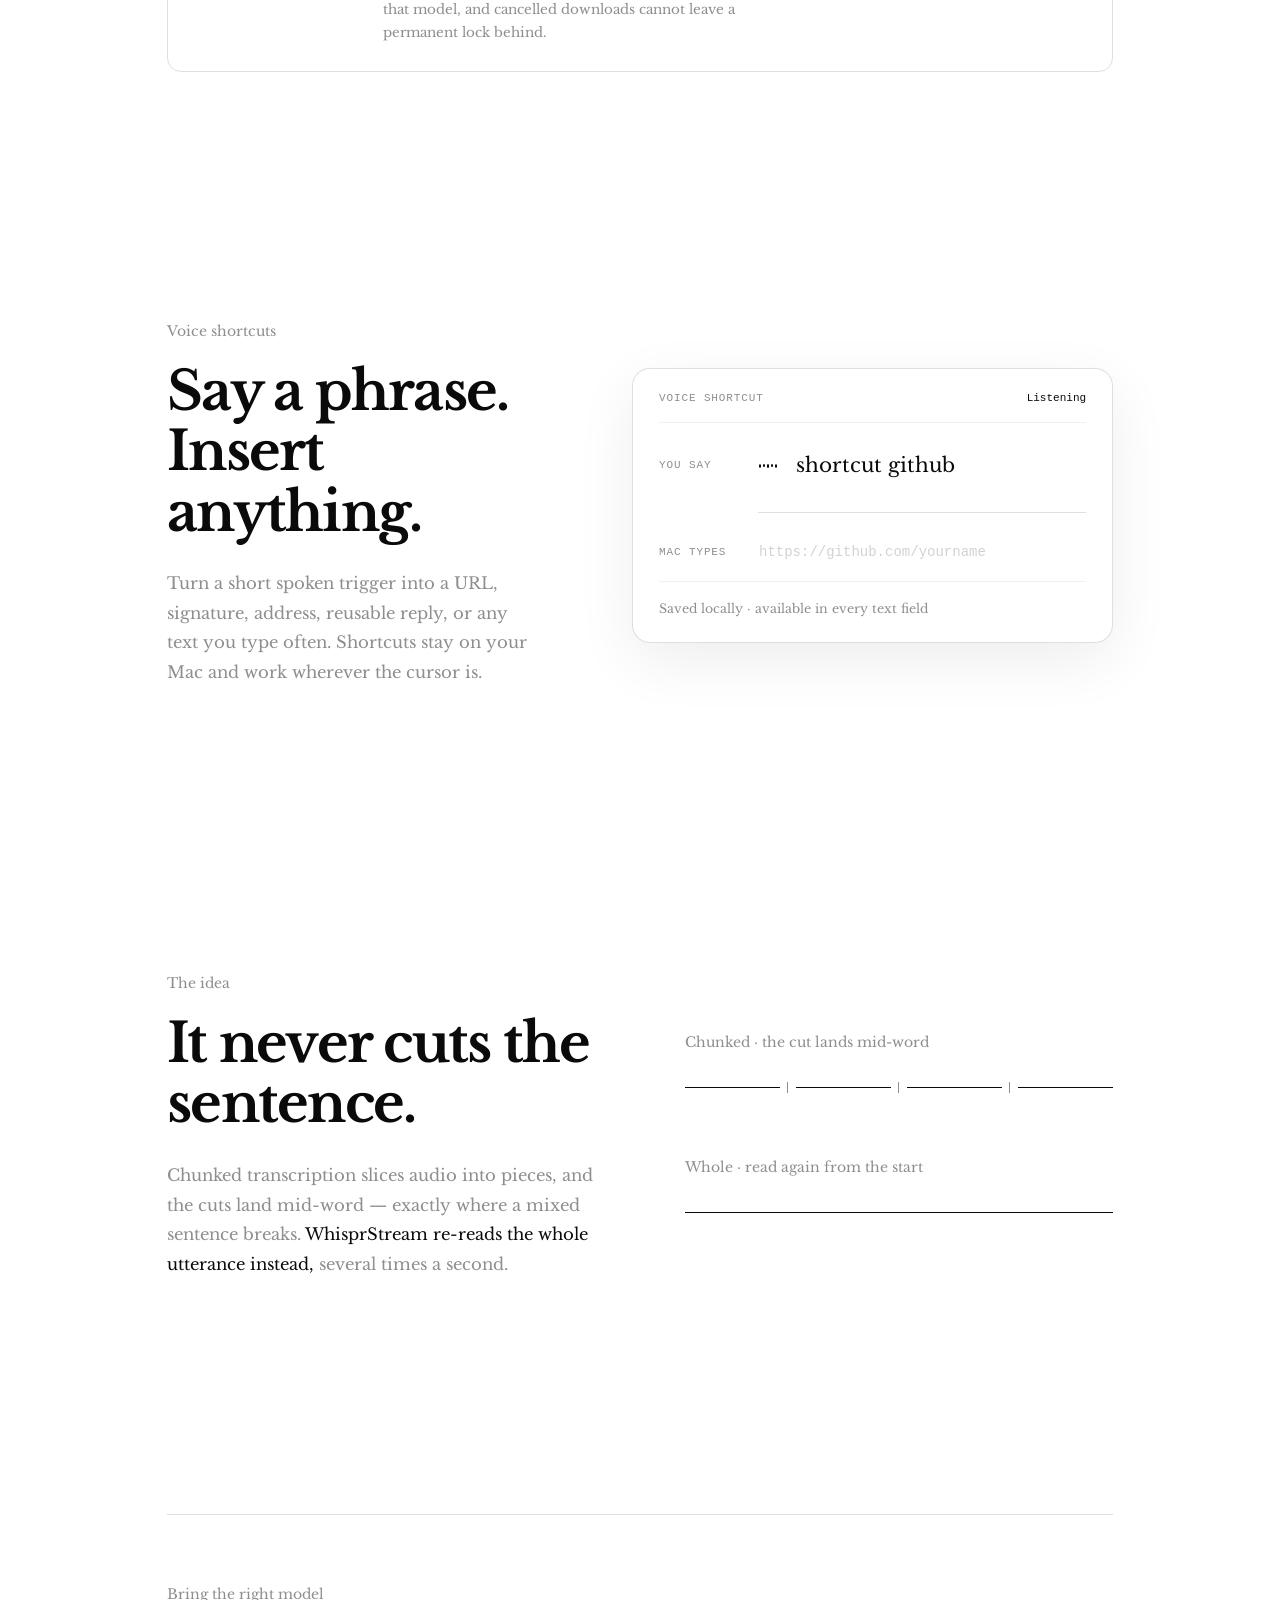
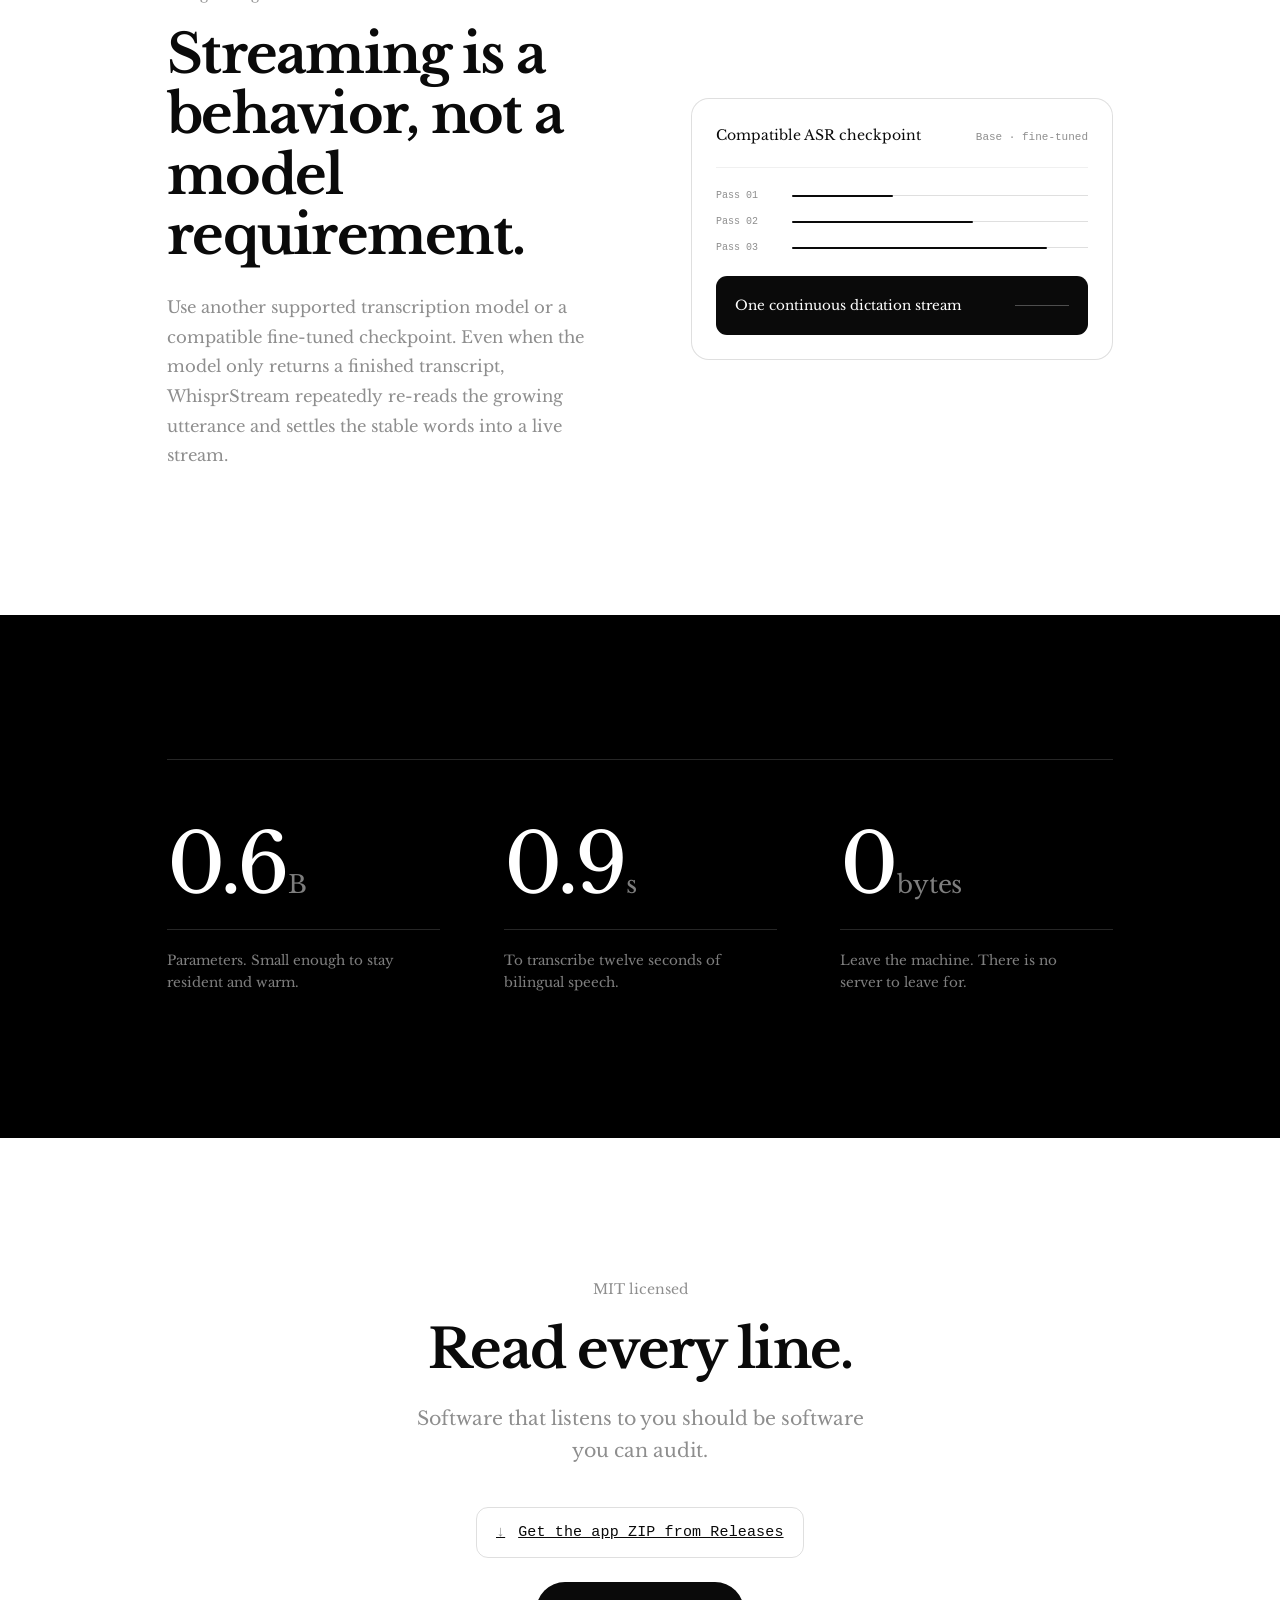
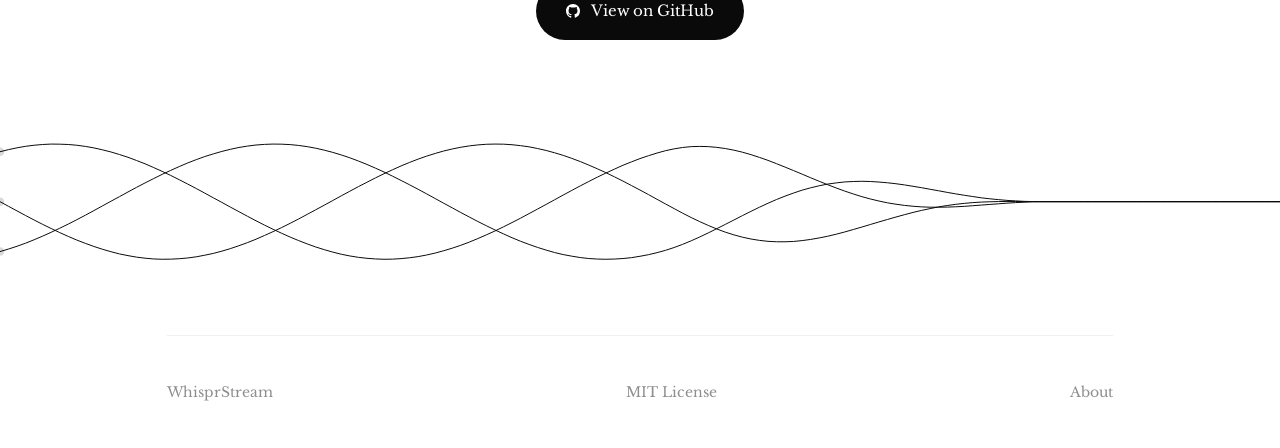
==== commit 1ae41334: "feat: enhance build process and validation for release artifacts - Updated build.sh to require addit" ====
--- a/site/index.html
+++ b/site/index.html
@@ -2,13 +2,13 @@
 <html lang="en">
 <head>
 <meta charset="utf-8">
-<meta name="viewport" content="width=device-width, initial-scale=1">
+<meta name="viewport" content="width=device-width, initial-scale=1, viewport-fit=cover">
 <title>WhisprStream — instant, teachable dictation for your Mac</title>
 <meta name="description" content="Faster, more accurate on-device Mac dictation. Teach it your vocabulary, switch languages mid-sentence, or use a compatible fine-tuned model.">
 <link rel="preconnect" href="https://fonts.googleapis.com">
 <link rel="preconnect" href="https://fonts.gstatic.com" crossorigin>
-<link href="https://fonts.googleapis.com/css2?family=Libre+Baskerville:ital,wght@0,400;0,700;1,400&display=swap" rel="stylesheet">
-<link rel="stylesheet" href="style.css">
+<link href="https://fonts.googleapis.com/css2?family=Libre+Baskerville:ital,wght@0,400;0,700;1,400&amp;display=swap" rel="stylesheet">
+<link rel="stylesheet" href="style.css?v=20260808-1">
 </head>
 <body>
 
@@ -17,9 +17,10 @@
   <div class="mark">WhisprStream</div>
   <div class="links">
     <a href="#how">How it works</a>
+    <a href="#install">Install</a>
     <a href="about.html">About</a>
-    <a href="#" class="navdl">Download</a>
-    <a href="#" aria-label="GitHub"><svg class="gh" viewBox="0 0 16 16" aria-hidden="true"><path fill-rule="evenodd" d="M8 0C3.58 0 0 3.58 0 8c0 3.54 2.29 6.53 5.47 7.59.4.07.55-.17.55-.38 0-.19-.01-.82-.01-1.49-2.01.37-2.53-.49-2.69-.94-.09-.23-.48-.94-.82-1.13-.28-.15-.68-.52-.01-.53.63-.01 1.08.58 1.23.82.72 1.21 1.87.87 2.33.66.07-.52.28-.87.51-1.07-1.78-.2-3.64-.89-3.64-3.95 0-.87.31-1.59.82-2.15-.08-.2-.36-1.02.08-2.12 0 0 .67-.21 2.2.82.64-.18 1.32-.27 2-.27.68 0 1.36.09 2 .27 1.53-1.04 2.2-.82 2.2-.82.44 1.1.16 1.92.08 2.12.51.56.82 1.27.82 2.15 0 3.07-1.87 3.75-3.65 3.95.29.25.54.73.54 1.48 0 1.07-.01 1.93-.01 2.2 0 .21.15.46.55.38A8.01 8.01 0 0 0 16 8c0-4.42-3.58-8-8-8z"/></svg></a>
+    <a href="https://github.com/Leo6Leo/whispr-stream/releases" class="navdl">Download</a>
+    <a href="https://github.com/Leo6Leo/whispr-stream" aria-label="GitHub"><svg class="gh" viewBox="0 0 16 16" aria-hidden="true"><path fill-rule="evenodd" d="M8 0C3.58 0 0 3.58 0 8c0 3.54 2.29 6.53 5.47 7.59.4.07.55-.17.55-.38 0-.19-.01-.82-.01-1.49-2.01.37-2.53-.49-2.69-.94-.09-.23-.48-.94-.82-1.13-.28-.15-.68-.52-.01-.53.63-.01 1.08.58 1.23.82.72 1.21 1.87.87 2.33.66.07-.52.28-.87.51-1.07-1.78-.2-3.64-.89-3.64-3.95 0-.87.31-1.59.82-2.15-.08-.2-.36-1.02.08-2.12 0 0 .67-.21 2.2.82.64-.18 1.32-.27 2-.27.68 0 1.36.09 2 .27 1.53-1.04 2.2-.82 2.2-.82.44 1.1.16 1.92.08 2.12.51.56.82 1.27.82 2.15 0 3.07-1.87 3.75-3.65 3.95.29.25.54.73.54 1.48 0 1.07-.01 1.93-.01 2.2 0 .21.15.46.55.38A8.01 8.01 0 0 0 16 8c0-4.42-3.58-8-8-8z"/></svg></a>
   </div>
 </nav>
 
@@ -34,17 +35,18 @@
     <p class="lede rise" style="--i:2">Faster and more accurate than built-in dictation — in any app. Teach it your vocabulary or use a compatible fine-tuned model.</p>
 
     <div class="cta rise" style="--i:3">
-      <a class="btn" href="#">
+      <a class="btn" href="https://github.com/Leo6Leo/whispr-stream/releases">
         <svg class="dl" viewBox="0 0 14 14" aria-hidden="true"><path d="M7 1.5v7.4M3.7 5.9 7 9.2l3.3-3.3M1.8 12.3h10.4"/></svg>
         Download for macOS
       </a>
-      <a class="btn ghost" href="#">
+      <a class="btn ghost" href="https://github.com/Leo6Leo/whispr-stream">
         <svg class="gh" viewBox="0 0 16 16" aria-hidden="true"><path fill-rule="evenodd" d="M8 0C3.58 0 0 3.58 0 8c0 3.54 2.29 6.53 5.47 7.59.4.07.55-.17.55-.38 0-.19-.01-.82-.01-1.49-2.01.37-2.53-.49-2.69-.94-.09-.23-.48-.94-.82-1.13-.28-.15-.68-.52-.01-.53.63-.01 1.08.58 1.23.82.72 1.21 1.87.87 2.33.66.07-.52.28-.87.51-1.07-1.78-.2-3.64-.89-3.64-3.95 0-.87.31-1.59.82-2.15-.08-.2-.36-1.02.08-2.12 0 0 .67-.21 2.2.82.64-.18 1.32-.27 2-.27.68 0 1.36.09 2 .27 1.53-1.04 2.2-.82 2.2-.82.44 1.1.16 1.92.08 2.12.51.56.82 1.27.82 2.15 0 3.07-1.87 3.75-3.65 3.95.29.25.54.73.54 1.48 0 1.07-.01 1.93-.01 2.2 0 .21.15.46.55.38A8.01 8.01 0 0 0 16 8c0-4.42-3.58-8-8-8z"/></svg>
         View source
       </a>
     </div>
 
-    <p class="fineprint rise" style="--i:4">Free, MIT licensed · macOS 14 or later · Apple silicon</p>
+    <p class="fineprint rise" style="--i:4">Small app download · engine and chosen speech model install during Setup Guide · approximately 3 GB free space recommended</p>
+    <p class="fineprint rise" style="--i:5">macOS 14+ · Apple silicon · self-signed, not notarized. If macOS blocks the first launch, use Open Anyway in System Settings → Privacy &amp; Security. <a href="https://github.com/Leo6Leo/whispr-stream/blob/master/INSTALL.md">Installation instructions</a>.</p>
   </div>
 
   <!-- The product in context: WhisprStream floats over whatever Mac app owns
@@ -124,7 +126,7 @@
           </svg>
         </div>
         <h3>It never leaves your Mac.</h3>
-        <p>No account, no upload, no network. The model runs on your own silicon.</p>
+          <p>No account and no upload. Downloads happen once; the model runs on your own silicon.</p>
       </div>
 
       <div class="cell rise" style="--i:2">
@@ -162,6 +164,46 @@
         <p>Add a name, term, or jargon once. It remembers from then on.</p>
       </div>
 
+    </div>
+  </div>
+</section>
+
+<!-- ============ INSTALLATION ============ -->
+<section class="reveal install-section" id="install">
+  <div class="wrap">
+    <p class="eyebrow rise" style="--i:0">Install without a toolchain</p>
+    <h2 class="h2 rise" style="--i:1;margin-top:24px">Download the app.<br>Set up the engine inside it.</h2>
+    <p class="feature-copy rise" style="--i:2">WhisprStream keeps the native app, private speech engine, and speech model separate. You download only what you need, and app updates do not make you fetch the large files again.</p>
+
+    <div class="install-flow">
+      <article class="install-step rise" style="--i:1">
+        <span class="step-number">01</span>
+        <h3>Get the Mac app</h3>
+        <p>From the latest published release, download <code>WhisprStream-macos-arm64.zip</code>, extract it, and move the app to Applications.</p>
+      </article>
+      <article class="install-step rise" style="--i:2">
+        <span class="step-number">02</span>
+        <h3>Open it safely</h3>
+        <p>The app is self-signed but not notarized. If macOS blocks it, use <strong>Open Anyway</strong> in Privacy &amp; Security—never disable Gatekeeper.</p>
+      </article>
+      <article class="install-step rise" style="--i:3">
+        <span class="step-number">03</span>
+        <h3>Install the engine</h3>
+        <p>Setup Guide checks free space, downloads the private engine, verifies it, and runs a health check. No Python, Homebrew, Xcode, or Terminal.</p>
+      </article>
+      <article class="install-step rise" style="--i:4">
+        <span class="step-number">04</span>
+        <h3>Choose a model</h3>
+        <p>Use the recommended 0.6B model at about 1.9 GB, or choose the 4.3 GB 1.7B model on a Mac with 16 GB or more unified memory.</p>
+      </article>
+    </div>
+
+    <div class="install-note rise" style="--i:5">
+      <div>
+        <strong>Interrupted download?</strong>
+        <span>Settings → Model shows the exact partial storage. Clear Partial Data removes only unfinished files for that model, and cancelled downloads cannot leave a permanent lock behind.</span>
+      </div>
+      <a href="https://github.com/Leo6Leo/whispr-stream/blob/master/INSTALL.md">Read the complete installation guide →</a>
     </div>
   </div>
 </section>
@@ -292,16 +334,8 @@
     <p class="eyebrow rise" style="--i:0">MIT licensed</p>
     <h2 class="h2 rise" style="--i:1">Read every line.</h2>
     <p class="lede rise" style="--i:2">Software that listens to you should be software you can audit.</p>
-    <button class="cmd rise" style="--i:3" type="button" data-copy="brew install whisprstream">
-      <i>$</i>
-      <code>brew install whisprstream</code>
-      <span class="copy" aria-hidden="true">
-        <svg class="ic-copy" viewBox="0 0 16 16"><rect x="5.6" y="5.6" width="9" height="9" rx="2.2"/><path d="M10.9 3.6a2 2 0 0 0-2-2H3.6a2 2 0 0 0-2 2v5.3a2 2 0 0 0 2 2"/></svg>
-        <svg class="ic-done" viewBox="0 0 16 16"><path d="M3 8.4 6.4 11.8 13 4.6"/></svg>
-      </span>
-      <span class="sr">Copy install command</span>
-    </button>
-    <a class="btn rise" style="--i:4" href="#">
+    <a class="cmd rise" style="--i:3" href="https://github.com/Leo6Leo/whispr-stream/releases"><i>↓</i><code>Get the app ZIP from Releases</code></a>
+    <a class="btn rise" style="--i:4" href="https://github.com/Leo6Leo/whispr-stream">
       <svg class="gh" viewBox="0 0 16 16" aria-hidden="true"><path fill-rule="evenodd" d="M8 0C3.58 0 0 3.58 0 8c0 3.54 2.29 6.53 5.47 7.59.4.07.55-.17.55-.38 0-.19-.01-.82-.01-1.49-2.01.37-2.53-.49-2.69-.94-.09-.23-.48-.94-.82-1.13-.28-.15-.68-.52-.01-.53.63-.01 1.08.58 1.23.82.72 1.21 1.87.87 2.33.66.07-.52.28-.87.51-1.07-1.78-.2-3.64-.89-3.64-3.95 0-.87.31-1.59.82-2.15-.08-.2-.36-1.02.08-2.12 0 0 .67-.21 2.2.82.64-.18 1.32-.27 2-.27.68 0 1.36.09 2 .27 1.53-1.04 2.2-.82 2.2-.82.44 1.1.16 1.92.08 2.12.51.56.82 1.27.82 2.15 0 3.07-1.87 3.75-3.65 3.95.29.25.54.73.54 1.48 0 1.07-.01 1.93-.01 2.2 0 .21.15.46.55.38A8.01 8.01 0 0 0 16 8c0-4.42-3.58-8-8-8z"/></svg>
       View on GitHub
     </a>
@@ -335,6 +369,6 @@
 </footer>
 
 
-<script src="app.js"></script>
+<script src="app.js?v=20260806-1"></script>
 </body>
 </html>
--- a/site/style.css
+++ b/site/style.css
@@ -61,7 +61,11 @@
 a{color:inherit}
 /* width:100% matters inside the hero's flex column — an auto margin there
    would otherwise shrink-wrap the block and centre it off the grid. */
-.wrap{width:100%;max-width:var(--max);margin:0 auto;padding:0 var(--gut)}
+.wrap{
+  width:100%;max-width:var(--max);margin:0 auto;
+  padding-right:max(var(--gut),env(safe-area-inset-right,0px));
+  padding-left:max(var(--gut),env(safe-area-inset-left,0px));
+}
 section{position:relative;padding:clamp(104px,16vh,190px) 0}
 
 .display{font-size:clamp(42px,7.4vw,92px);line-height:1.04;letter-spacing:-.04em}
@@ -132,20 +136,25 @@
 nav{
   position:fixed;inset:0 0 auto 0;z-index:50;
   display:flex;align-items:center;justify-content:space-between;
-  padding:22px var(--gut);
-  color:#0a0a0a;background:rgba(255,255,255,0);
-  border-bottom:1px solid transparent;
+  padding:22px max(var(--gut),env(safe-area-inset-right,0px)) 22px max(var(--gut),env(safe-area-inset-left,0px));
+  color:#0a0a0a;background:transparent;
+  isolation:isolate;
   opacity:0;
-  transition:opacity 1.2s var(--out) .3s,background-color .45s var(--soft),border-color .45s var(--soft),box-shadow .45s var(--soft);
+  transition:opacity 1.2s var(--out) .3s;
 }
 html.ready nav{opacity:1}
-nav.scrolled{
+/* Keep the blur on its own persistent layer. Toggling backdrop-filter on the
+   fixed nav itself can briefly drop its descendants during compositing. */
+nav::before{
+  content:"";position:absolute;inset:0;z-index:-1;pointer-events:none;
   background:rgba(255,255,255,.8);
   -webkit-backdrop-filter:blur(18px) saturate(1.15);
   backdrop-filter:blur(18px) saturate(1.15);
-  border-bottom-color:rgba(10,10,10,.075);
+  border-bottom:1px solid rgba(10,10,10,.075);
   box-shadow:0 10px 30px rgba(10,10,10,.045);
-}
+  opacity:0;transition:opacity .45s var(--soft);
+}
+nav.scrolled::before{opacity:1}
 nav .mark{font-size:14.5px;letter-spacing:-.02em}
 nav .links{display:flex;align-items:center;gap:26px;font-family:var(--serif);font-size:14.5px;letter-spacing:-.01em}
 nav a{text-decoration:none;opacity:.6;transition:opacity .5s var(--soft)}
@@ -224,7 +233,7 @@
 .scene-stack{position:absolute;z-index:1;inset:45px 0 0;overflow:hidden}
 .app-scene{
   position:absolute;inset:0;opacity:0;transform:scale(.992);
-  transition:opacity .55s var(--soft),transform .65s var(--out);
+  transition:opacity .24s var(--soft),transform .42s var(--out);
 }
 .mac-window[data-scene="note"] .scene-note,
 .mac-window[data-scene="terminal"] .scene-terminal,
@@ -327,7 +336,7 @@
   background:var(--glass);
   backdrop-filter:blur(20px);
   box-shadow:0 1px 2px var(--glass-shadow-1),0 20px 56px var(--glass-shadow-2);
-  max-width:min(780px,92vw);
+  max-width:min(780px,100%);
   opacity:0;transform:translate3d(0,20px,0) scale(.985);
   transition:opacity 1.1s var(--out) .62s,transform 1.1s var(--out) .62s;
 }
@@ -407,6 +416,31 @@
 .cell .glyph svg{width:auto;height:100%;display:block;overflow:visible}
 .cell h3{font-size:21px;letter-spacing:-.02em;line-height:1.3;margin-bottom:12px;font-weight:400}
 .cell p{font-size:14.5px;color:var(--mute);line-height:1.7;max-width:27ch}
+
+/* ============================================================
+   INSTALLATION — app, engine, and model are separate downloads
+   ============================================================ */
+.install-section{padding-top:clamp(84px,12vh,150px)}
+.install-section .h2{max-width:17ch}
+.install-flow{
+  display:grid;grid-template-columns:repeat(2,minmax(0,1fr));
+  gap:1px;margin-top:clamp(52px,7vh,82px);background:var(--hair-soft);
+  border:1px solid var(--hair-soft);border-radius:18px;overflow:hidden;
+}
+.install-step{min-height:250px;padding:clamp(28px,4vw,46px);background:var(--paper)}
+.step-number{display:block;margin-bottom:48px;font:11px/1 var(--mono);color:var(--mute)}
+.install-step h3{font-size:21px;line-height:1.3;letter-spacing:-.02em;font-weight:400}
+.install-step p{margin-top:14px;max-width:38ch;font-size:14.5px;line-height:1.75;color:var(--mute)}
+.install-step strong{color:var(--ink);font-weight:400}
+.install-step code{font:12px/1.6 var(--mono);color:var(--ink);overflow-wrap:anywhere}
+.install-note{
+  display:flex;align-items:flex-start;justify-content:space-between;gap:clamp(28px,5vw,70px);
+  margin-top:24px;padding:26px 28px;border:1px solid var(--hair);border-radius:14px;
+}
+.install-note div{display:grid;grid-template-columns:auto minmax(0,1fr);gap:18px;max-width:760px}
+.install-note strong{font-size:14.5px;font-weight:400;white-space:nowrap}
+.install-note span{font-size:13.5px;line-height:1.7;color:var(--mute)}
+.install-note a{flex:0 0 auto;font-size:13.5px;text-decoration:none;border-bottom:1px solid var(--hair)}
 
 /* ============================================================
    VOICE SHORTCUTS — spoken trigger becomes reusable text
@@ -693,11 +727,23 @@
   .hero .display{max-width:none}
   .hud{gap:14px;padding:16px 20px}
   nav .links a:first-child{display:none}
+  .install-note{flex-direction:column}
 }
 @media (max-width:560px){
+  .install-flow{grid-template-columns:1fr}
+  .install-step{min-height:0}
+  .step-number{margin-bottom:30px}
+  .install-note div{grid-template-columns:1fr;gap:8px}
+  .install-note strong{white-space:normal}
   /* No room to keep a sentence on one line — let the capsule grow instead
      of clipping the half the reader most wants to see. */
-  .hud .line{white-space:normal;overflow:visible;font-size:14.5px;line-height:1.45}
+  .hud{width:100%;gap:12px;padding:16px}
+  .hud .line{
+    flex:1 1 auto;min-width:0;width:auto !important;
+    white-space:normal;overflow:hidden;font-size:14.5px;line-height:1.45;
+  }
+  .hud .inner{display:block;max-width:100%;white-space:normal;overflow-wrap:anywhere}
+  .hud .caret{display:none}
   .mac-window{height:220px}
   .insert-stage{top:74px;left:31%;right:20px}
   .mac-window[data-scene="terminal"] .insert-stage{top:88px;left:22px;right:22px}
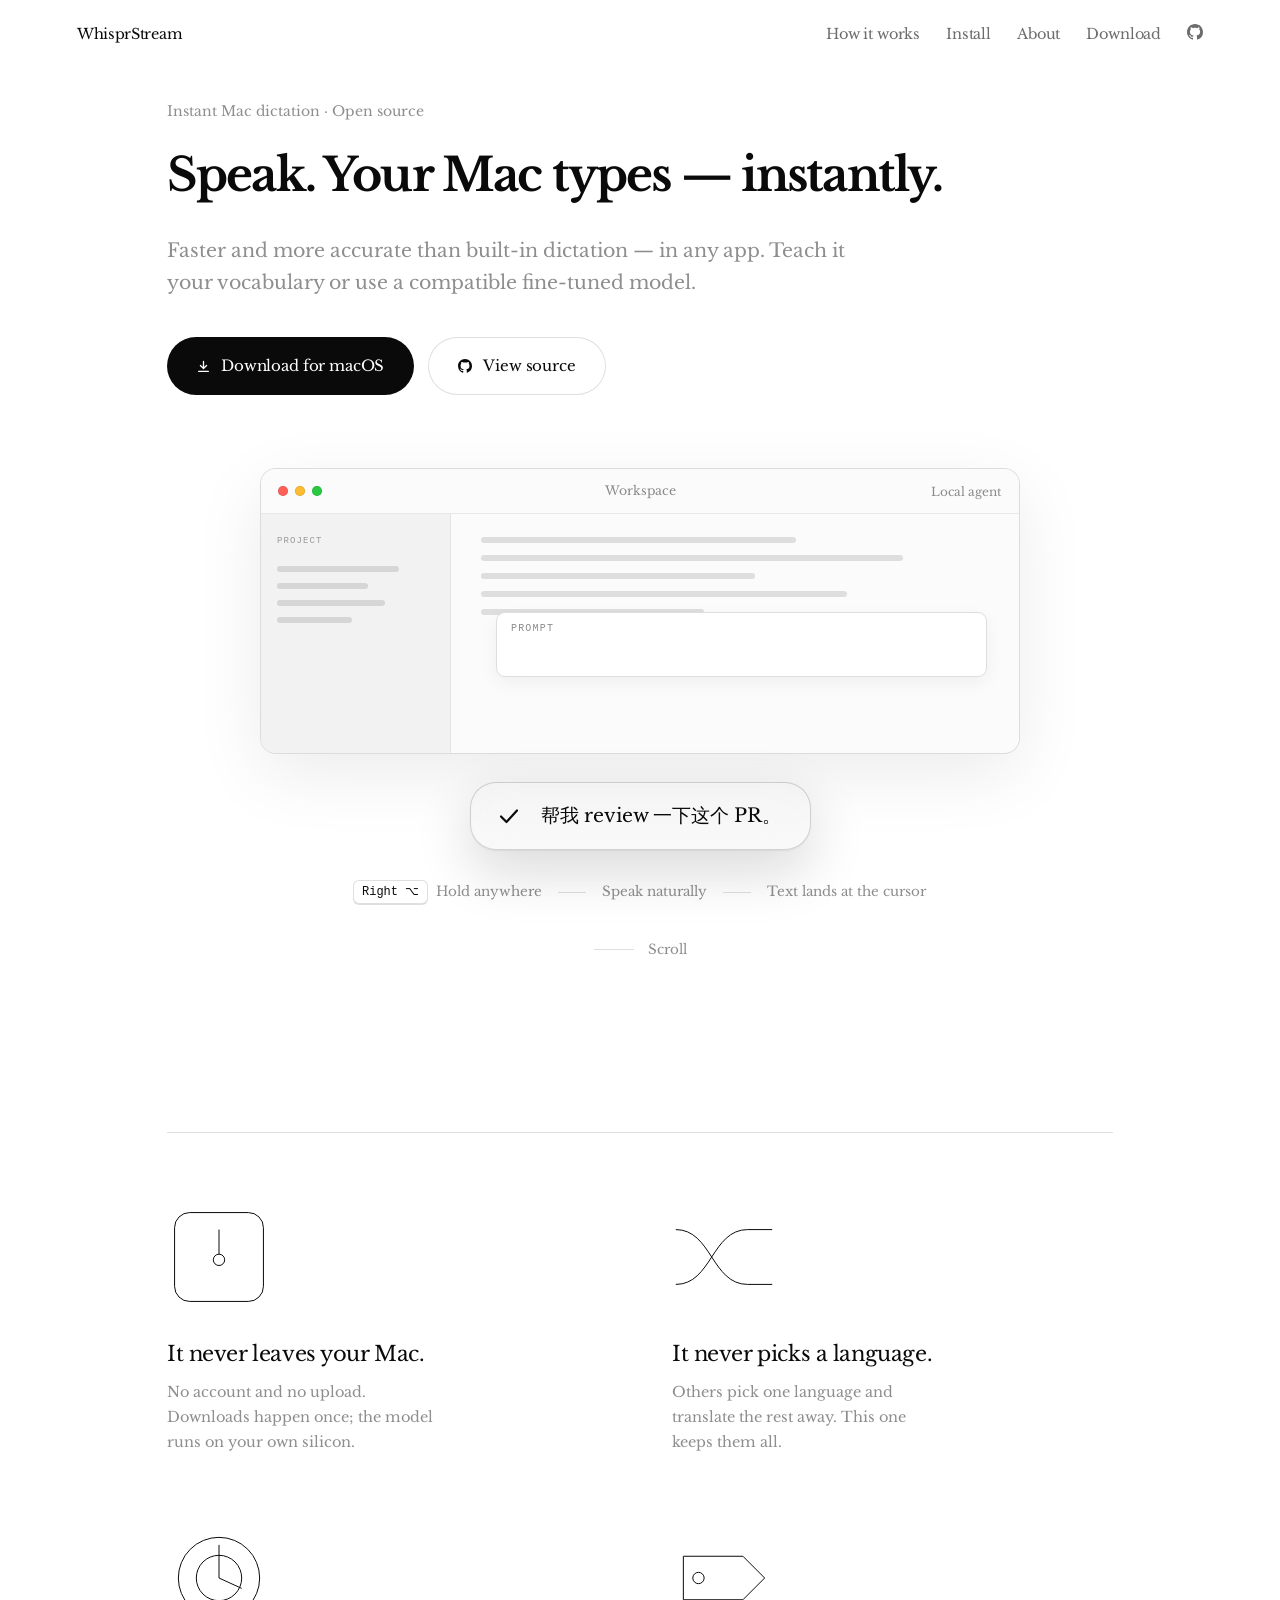
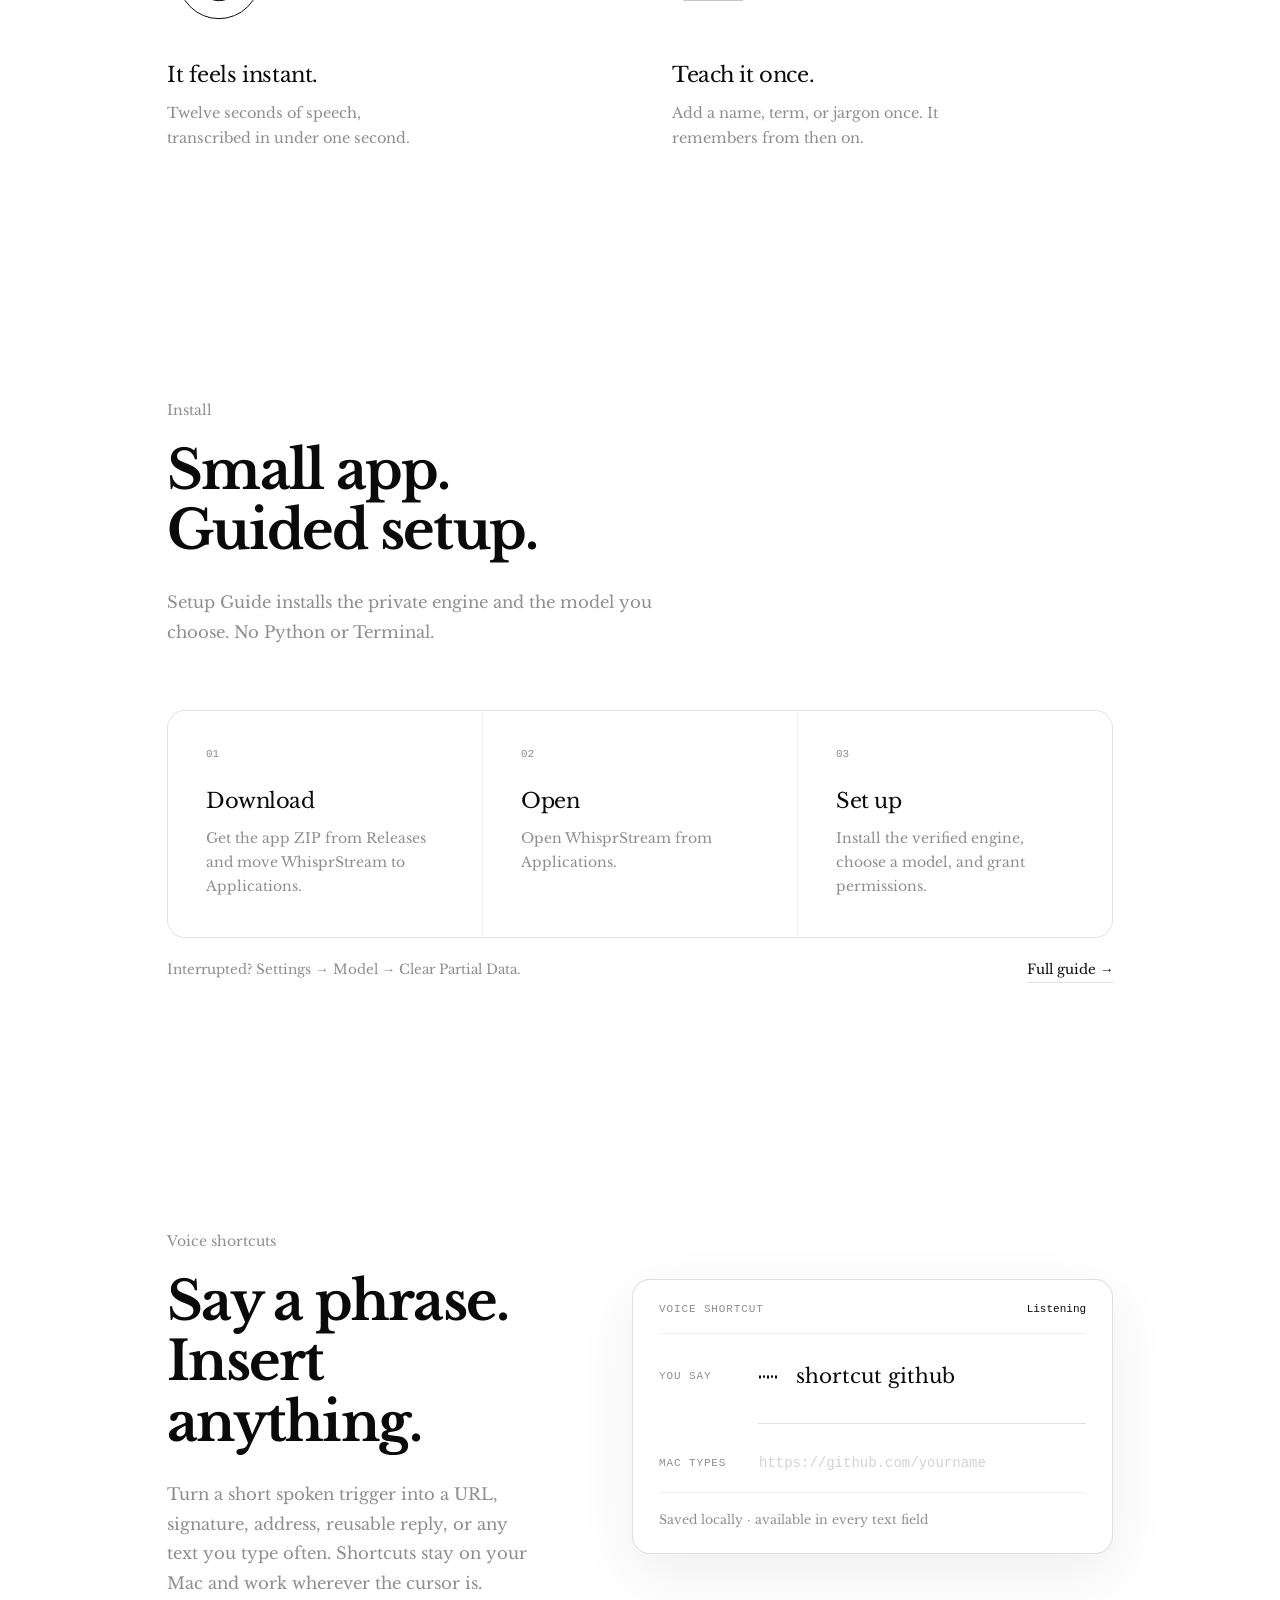
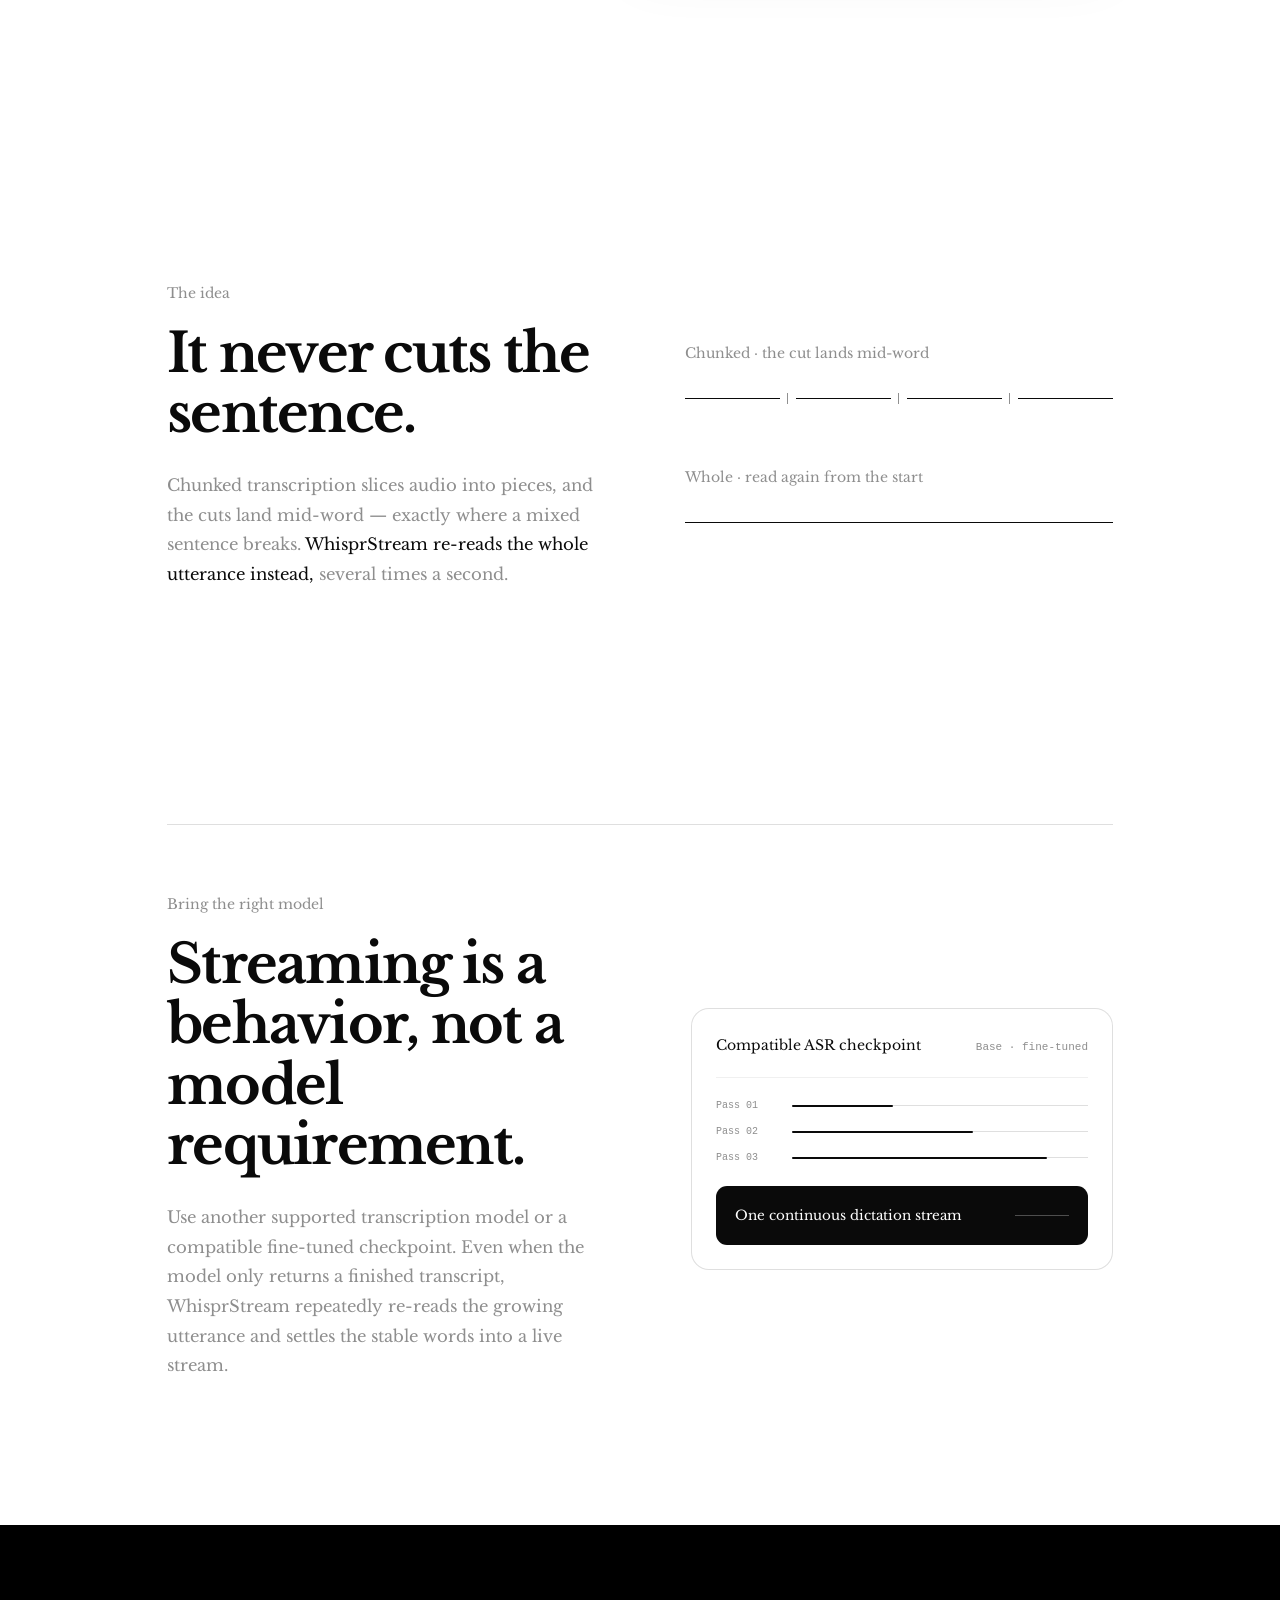
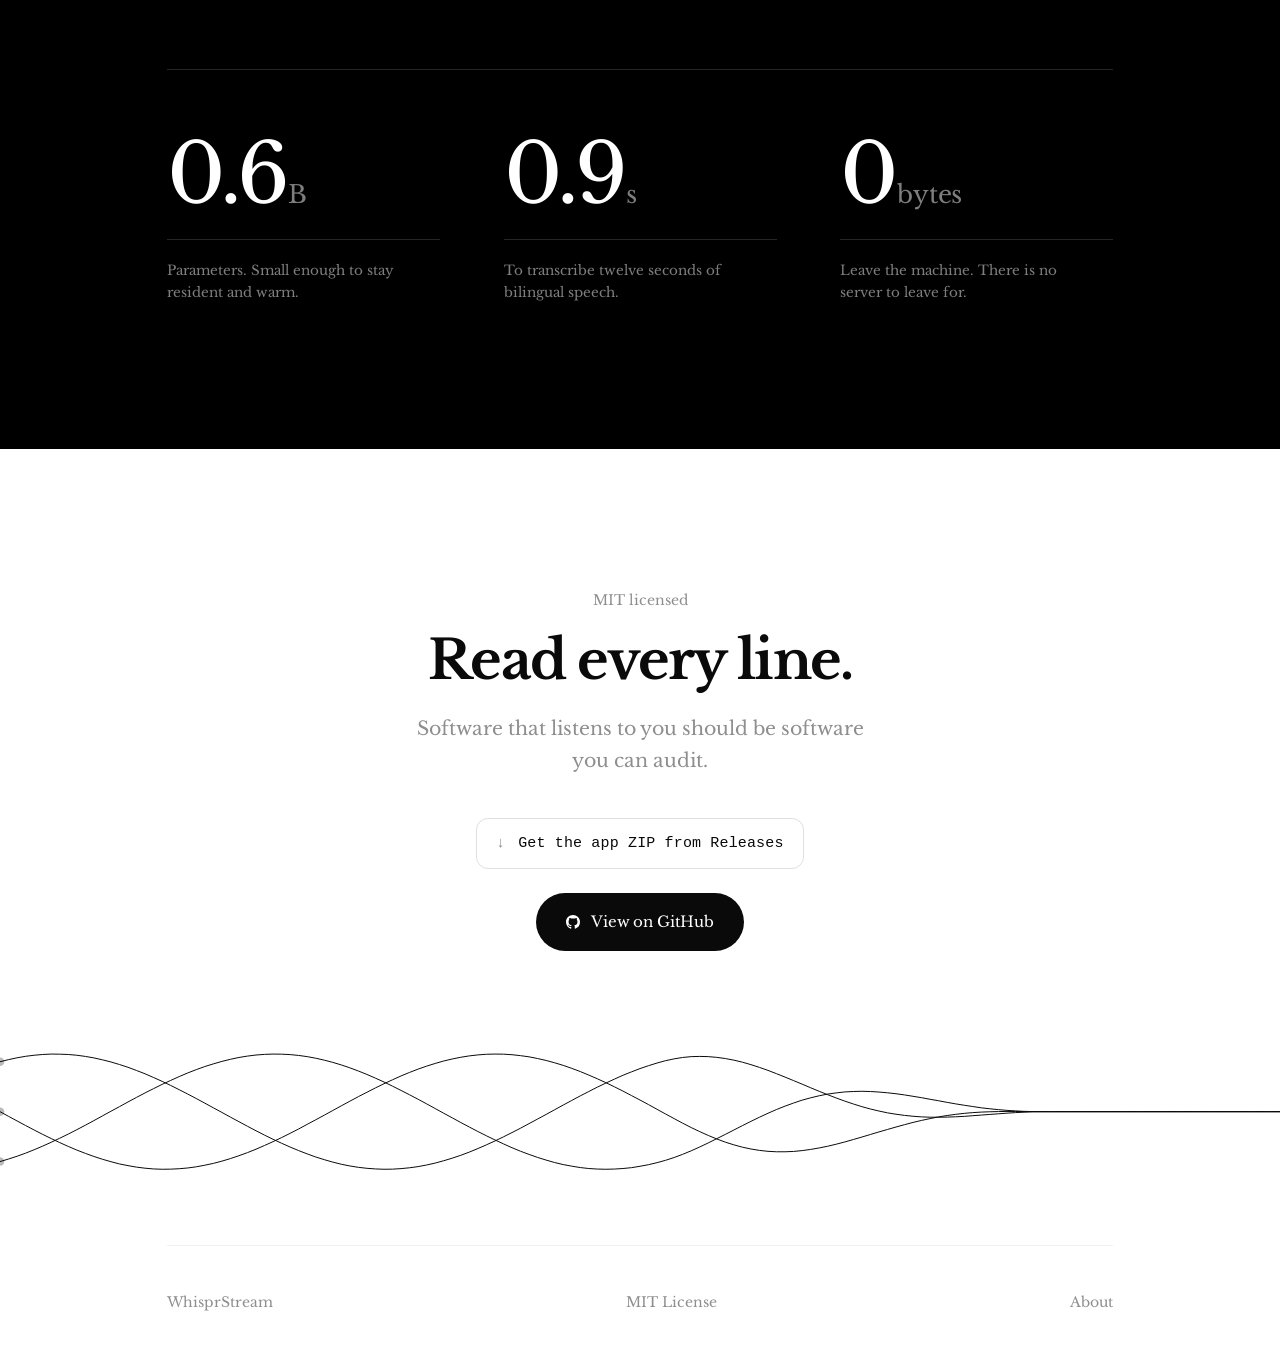
==== commit 190a29a8: "Enhance dictation experience and onboarding features - Introduced a first dictation coach that is pr" ====
--- a/site/index.html
+++ b/site/index.html
@@ -8,7 +8,7 @@
 <link rel="preconnect" href="https://fonts.googleapis.com">
 <link rel="preconnect" href="https://fonts.gstatic.com" crossorigin>
 <link href="https://fonts.googleapis.com/css2?family=Libre+Baskerville:ital,wght@0,400;0,700;1,400&amp;display=swap" rel="stylesheet">
-<link rel="stylesheet" href="style.css?v=20260808-1">
+<link rel="stylesheet" href="style.css?v=20260808-3">
 </head>
 <body>
 
@@ -45,8 +45,6 @@
       </a>
     </div>
 
-    <p class="fineprint rise" style="--i:4">Small app download · engine and chosen speech model install during Setup Guide · approximately 3 GB free space recommended</p>
-    <p class="fineprint rise" style="--i:5">macOS 14+ · Apple silicon · self-signed, not notarized. If macOS blocks the first launch, use Open Anyway in System Settings → Privacy &amp; Security. <a href="https://github.com/Leo6Leo/whispr-stream/blob/master/INSTALL.md">Installation instructions</a>.</p>
   </div>
 
   <!-- The product in context: WhisprStream floats over whatever Mac app owns
@@ -68,7 +66,6 @@
         <div class="app-scene scene-terminal">
           <p><b>~</b> local-agent</p>
           <p class="terminal-dim">Ready. Describe what you want to do.</p>
-          <p><b>›</b></p>
         </div>
 
         <div class="app-scene scene-chat">
@@ -106,9 +103,8 @@
       <i aria-hidden="true"></i>
       <span>Text lands at the cursor</span>
     </div>
-  </div>
-
-  <div class="wrap"><div class="cue rise" style="--i:7"><i></i> Scroll</div></div>
+    <div class="cue rise" style="--i:7"><i></i> Scroll</div>
+  </div>
 </section>
 
 <!-- ============ PRINCIPLES ============ -->
@@ -171,39 +167,31 @@
 <!-- ============ INSTALLATION ============ -->
 <section class="reveal install-section" id="install">
   <div class="wrap">
-    <p class="eyebrow rise" style="--i:0">Install without a toolchain</p>
-    <h2 class="h2 rise" style="--i:1;margin-top:24px">Download the app.<br>Set up the engine inside it.</h2>
-    <p class="feature-copy rise" style="--i:2">WhisprStream keeps the native app, private speech engine, and speech model separate. You download only what you need, and app updates do not make you fetch the large files again.</p>
+    <p class="eyebrow rise" style="--i:0">Install</p>
+    <h2 class="h2 rise" style="--i:1;margin-top:24px">Small app.<br>Guided setup.</h2>
+    <p class="feature-copy rise" style="--i:2">Setup Guide installs the private engine and the model you choose. No Python or Terminal.</p>
 
     <div class="install-flow">
       <article class="install-step rise" style="--i:1">
         <span class="step-number">01</span>
-        <h3>Get the Mac app</h3>
-        <p>From the latest published release, download <code>WhisprStream-macos-arm64.zip</code>, extract it, and move the app to Applications.</p>
+        <h3>Download</h3>
+        <p>Get the app ZIP from Releases and move WhisprStream to Applications.</p>
       </article>
       <article class="install-step rise" style="--i:2">
         <span class="step-number">02</span>
-        <h3>Open it safely</h3>
-        <p>The app is self-signed but not notarized. If macOS blocks it, use <strong>Open Anyway</strong> in Privacy &amp; Security—never disable Gatekeeper.</p>
+        <h3>Open</h3>
+        <p>Open WhisprStream from Applications.</p>
       </article>
       <article class="install-step rise" style="--i:3">
         <span class="step-number">03</span>
-        <h3>Install the engine</h3>
-        <p>Setup Guide checks free space, downloads the private engine, verifies it, and runs a health check. No Python, Homebrew, Xcode, or Terminal.</p>
+        <h3>Set up</h3>
+        <p>Install the verified engine, choose a model, and grant permissions.</p>
       </article>
-      <article class="install-step rise" style="--i:4">
-        <span class="step-number">04</span>
-        <h3>Choose a model</h3>
-        <p>Use the recommended 0.6B model at about 1.9 GB, or choose the 4.3 GB 1.7B model on a Mac with 16 GB or more unified memory.</p>
-      </article>
-    </div>
-
-    <div class="install-note rise" style="--i:5">
-      <div>
-        <strong>Interrupted download?</strong>
-        <span>Settings → Model shows the exact partial storage. Clear Partial Data removes only unfinished files for that model, and cancelled downloads cannot leave a permanent lock behind.</span>
-      </div>
-      <a href="https://github.com/Leo6Leo/whispr-stream/blob/master/INSTALL.md">Read the complete installation guide →</a>
+    </div>
+
+    <div class="install-foot rise" style="--i:4">
+      <span>Interrupted? Settings → Model → Clear Partial Data.</span>
+      <a href="https://github.com/Leo6Leo/whispr-stream/blob/master/INSTALL.md">Full guide →</a>
     </div>
   </div>
 </section>
--- a/site/style.css
+++ b/site/style.css
@@ -185,7 +185,7 @@
 .hero .roll{display:none}
 
 .cue{
-  margin-top:auto;padding:28px 0 26px;
+  margin-top:34px;padding:0 0 26px;
   display:flex;align-items:center;gap:14px;
   font-family:var(--serif);font-size:13.5px;letter-spacing:0;color:var(--mute);
 }
@@ -423,24 +423,17 @@
 .install-section{padding-top:clamp(84px,12vh,150px)}
 .install-section .h2{max-width:17ch}
 .install-flow{
-  display:grid;grid-template-columns:repeat(2,minmax(0,1fr));
+  display:grid;grid-template-columns:repeat(3,minmax(0,1fr));
   gap:1px;margin-top:clamp(52px,7vh,82px);background:var(--hair-soft);
   border:1px solid var(--hair-soft);border-radius:18px;overflow:hidden;
 }
-.install-step{min-height:250px;padding:clamp(28px,4vw,46px);background:var(--paper)}
-.step-number{display:block;margin-bottom:48px;font:11px/1 var(--mono);color:var(--mute)}
+.install-step{padding:clamp(26px,3vw,38px);background:var(--paper)}
+.step-number{display:block;margin-bottom:28px;font:11px/1 var(--mono);color:var(--mute)}
 .install-step h3{font-size:21px;line-height:1.3;letter-spacing:-.02em;font-weight:400}
-.install-step p{margin-top:14px;max-width:38ch;font-size:14.5px;line-height:1.75;color:var(--mute)}
+.install-step p{margin-top:12px;max-width:28ch;font-size:14px;line-height:1.7;color:var(--mute)}
 .install-step strong{color:var(--ink);font-weight:400}
-.install-step code{font:12px/1.6 var(--mono);color:var(--ink);overflow-wrap:anywhere}
-.install-note{
-  display:flex;align-items:flex-start;justify-content:space-between;gap:clamp(28px,5vw,70px);
-  margin-top:24px;padding:26px 28px;border:1px solid var(--hair);border-radius:14px;
-}
-.install-note div{display:grid;grid-template-columns:auto minmax(0,1fr);gap:18px;max-width:760px}
-.install-note strong{font-size:14.5px;font-weight:400;white-space:nowrap}
-.install-note span{font-size:13.5px;line-height:1.7;color:var(--mute)}
-.install-note a{flex:0 0 auto;font-size:13.5px;text-decoration:none;border-bottom:1px solid var(--hair)}
+.install-foot{display:flex;justify-content:space-between;gap:24px;margin-top:20px;font-size:13.5px;color:var(--mute)}
+.install-foot a{color:var(--ink);text-decoration:none;border-bottom:1px solid var(--hair)}
 
 /* ============================================================
    VOICE SHORTCUTS — spoken trigger becomes reusable text
@@ -602,6 +595,7 @@
   margin-top:28px;
   display:inline-flex;align-items:center;gap:13px;
   font-family:var(--mono);font-size:15px;line-height:1;letter-spacing:.01em;
+  text-decoration:none;
   padding:17px 19px;border-radius:12px;
   border:1px solid var(--hair);background:transparent;color:var(--ink);
   cursor:pointer;text-align:left;
@@ -655,10 +649,6 @@
 .cta .btn{margin-top:0}
 .hero .cmd{margin-top:22px}
 .source .cmd{margin-top:40px}
-.fineprint{
-  margin-top:20px;font-family:var(--serif);font-size:14.5px;
-  letter-spacing:0;color:var(--mute);line-height:1.7;
-}
 
 /* ============================================================
    CLOSING BRAID — the page's sign-off. Two threads weave past each
@@ -727,14 +717,10 @@
   .hero .display{max-width:none}
   .hud{gap:14px;padding:16px 20px}
   nav .links a:first-child{display:none}
-  .install-note{flex-direction:column}
+  .install-flow{grid-template-columns:1fr}
 }
 @media (max-width:560px){
-  .install-flow{grid-template-columns:1fr}
-  .install-step{min-height:0}
-  .step-number{margin-bottom:30px}
-  .install-note div{grid-template-columns:1fr;gap:8px}
-  .install-note strong{white-space:normal}
+  .install-foot{flex-direction:column;gap:8px}
   /* No room to keep a sentence on one line — let the capsule grow instead
      of clipping the half the reader most wants to see. */
   .hud{width:100%;gap:12px;padding:16px}
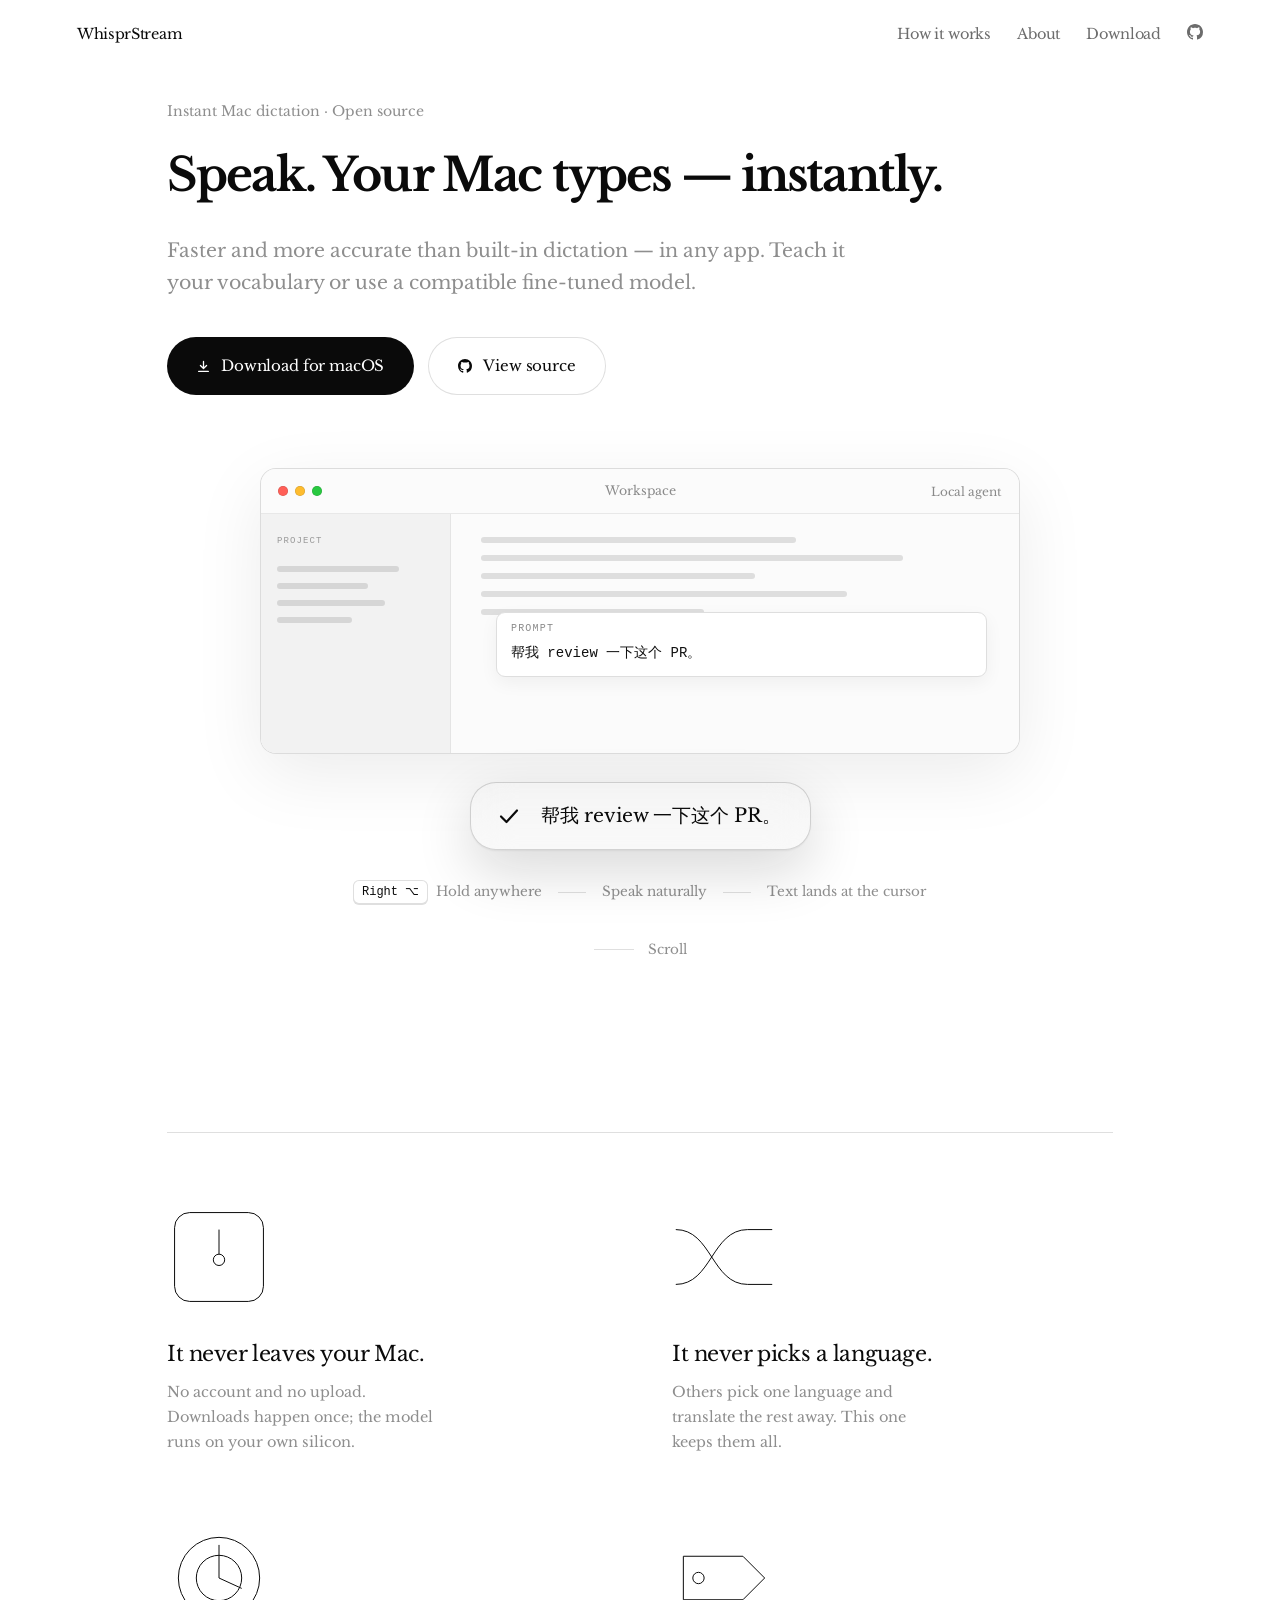
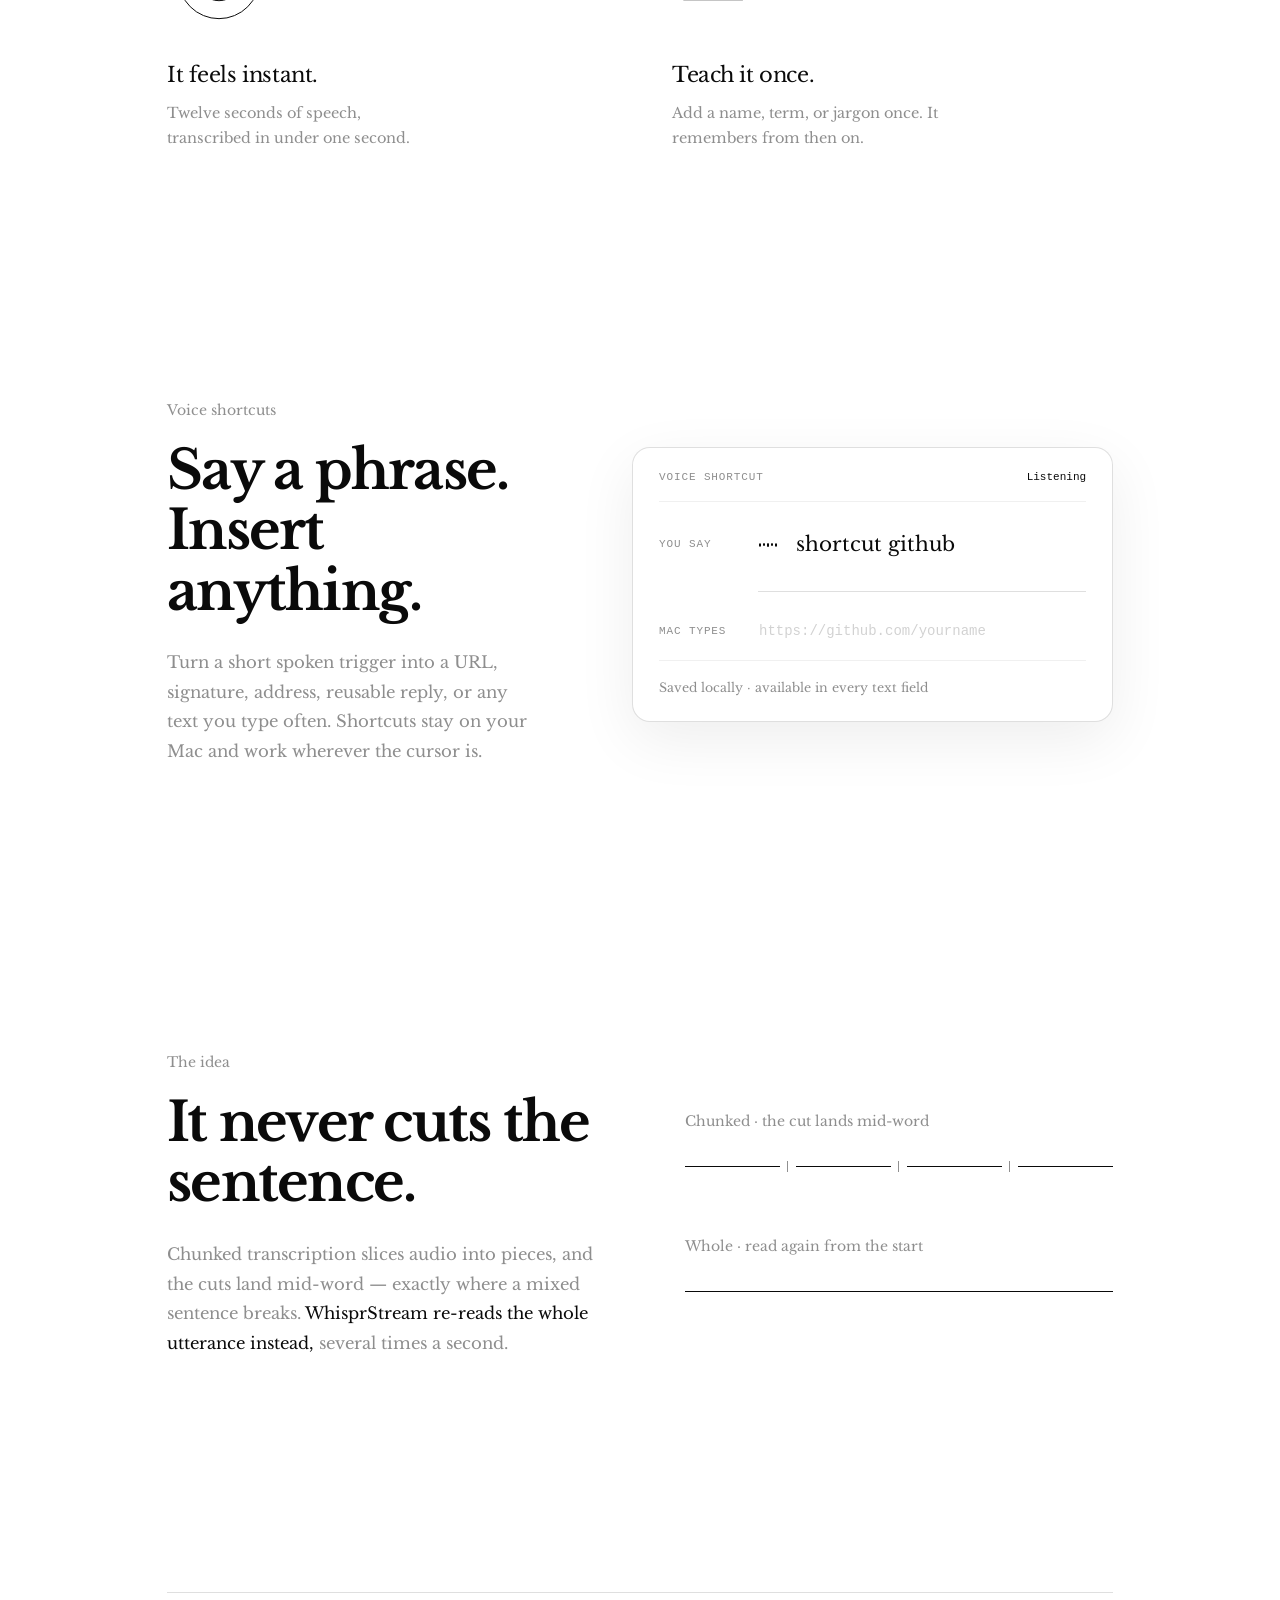
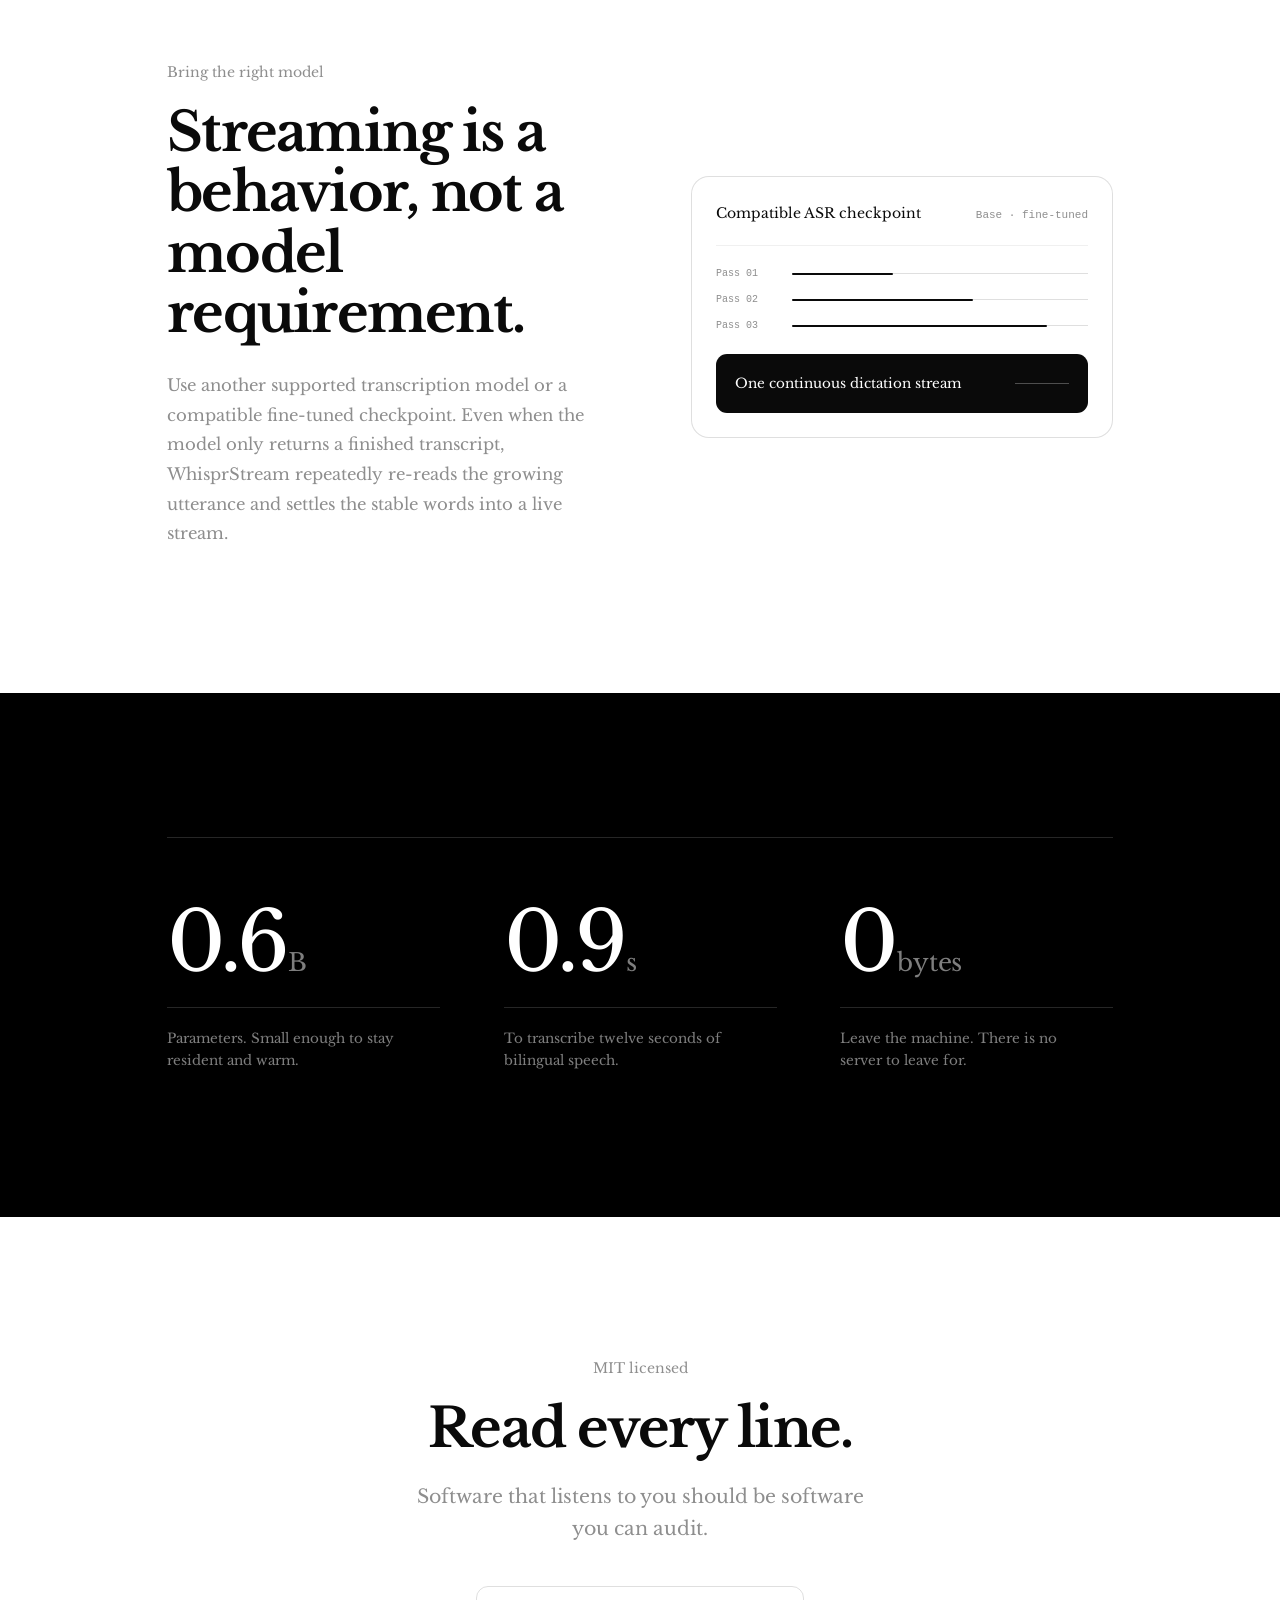
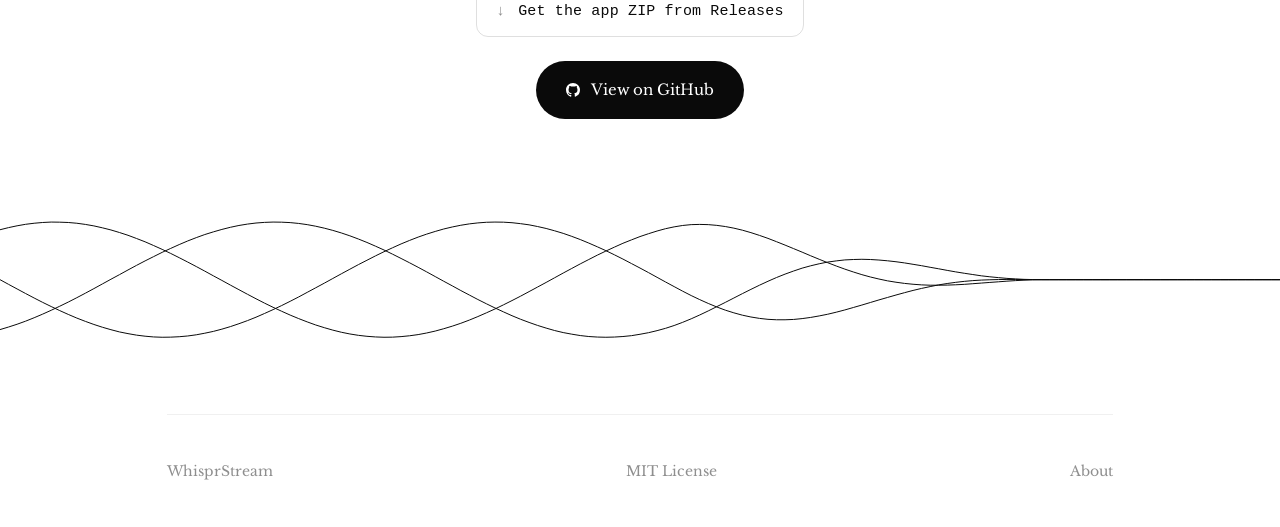
==== commit 9727d04a: "feat: update UI elements for improved readability and user experience" ====
--- a/site/index.html
+++ b/site/index.html
@@ -8,7 +8,7 @@
 <link rel="preconnect" href="https://fonts.googleapis.com">
 <link rel="preconnect" href="https://fonts.gstatic.com" crossorigin>
 <link href="https://fonts.googleapis.com/css2?family=Libre+Baskerville:ital,wght@0,400;0,700;1,400&amp;display=swap" rel="stylesheet">
-<link rel="stylesheet" href="style.css?v=20260808-3">
+<link rel="stylesheet" href="style.css?v=20260810-8">
 </head>
 <body>
 
@@ -17,7 +17,6 @@
   <div class="mark">WhisprStream</div>
   <div class="links">
     <a href="#how">How it works</a>
-    <a href="#install">Install</a>
     <a href="about.html">About</a>
     <a href="https://github.com/Leo6Leo/whispr-stream/releases" class="navdl">Download</a>
     <a href="https://github.com/Leo6Leo/whispr-stream" aria-label="GitHub"><svg class="gh" viewBox="0 0 16 16" aria-hidden="true"><path fill-rule="evenodd" d="M8 0C3.58 0 0 3.58 0 8c0 3.54 2.29 6.53 5.47 7.59.4.07.55-.17.55-.38 0-.19-.01-.82-.01-1.49-2.01.37-2.53-.49-2.69-.94-.09-.23-.48-.94-.82-1.13-.28-.15-.68-.52-.01-.53.63-.01 1.08.58 1.23.82.72 1.21 1.87.87 2.33.66.07-.52.28-.87.51-1.07-1.78-.2-3.64-.89-3.64-3.95 0-.87.31-1.59.82-2.15-.08-.2-.36-1.02.08-2.12 0 0 .67-.21 2.2.82.64-.18 1.32-.27 2-.27.68 0 1.36.09 2 .27 1.53-1.04 2.2-.82 2.2-.82.44 1.1.16 1.92.08 2.12.51.56.82 1.27.82 2.15 0 3.07-1.87 3.75-3.65 3.95.29.25.54.73.54 1.48 0 1.07-.01 1.93-.01 2.2 0 .21.15.46.55.38A8.01 8.01 0 0 0 16 8c0-4.42-3.58-8-8-8z"/></svg></a>
@@ -160,38 +159,6 @@
         <p>Add a name, term, or jargon once. It remembers from then on.</p>
       </div>
 
-    </div>
-  </div>
-</section>
-
-<!-- ============ INSTALLATION ============ -->
-<section class="reveal install-section" id="install">
-  <div class="wrap">
-    <p class="eyebrow rise" style="--i:0">Install</p>
-    <h2 class="h2 rise" style="--i:1;margin-top:24px">Small app.<br>Guided setup.</h2>
-    <p class="feature-copy rise" style="--i:2">Setup Guide installs the private engine and the model you choose. No Python or Terminal.</p>
-
-    <div class="install-flow">
-      <article class="install-step rise" style="--i:1">
-        <span class="step-number">01</span>
-        <h3>Download</h3>
-        <p>Get the app ZIP from Releases and move WhisprStream to Applications.</p>
-      </article>
-      <article class="install-step rise" style="--i:2">
-        <span class="step-number">02</span>
-        <h3>Open</h3>
-        <p>Open WhisprStream from Applications.</p>
-      </article>
-      <article class="install-step rise" style="--i:3">
-        <span class="step-number">03</span>
-        <h3>Set up</h3>
-        <p>Install the verified engine, choose a model, and grant permissions.</p>
-      </article>
-    </div>
-
-    <div class="install-foot rise" style="--i:4">
-      <span>Interrupted? Settings → Model → Clear Partial Data.</span>
-      <a href="https://github.com/Leo6Leo/whispr-stream/blob/master/INSTALL.md">Full guide →</a>
     </div>
   </div>
 </section>
@@ -357,6 +324,6 @@
 </footer>
 
 
-<script src="app.js?v=20260806-1"></script>
+<script src="app.js?v=20260810-8"></script>
 </body>
 </html>
--- a/site/style.css
+++ b/site/style.css
@@ -110,11 +110,12 @@
 }
 .in .rule{transform:scaleX(1)}
 
-/* SVG strokes, measured then released by JS */
+/* JS supplies a native, length-aware draw timeline. Keep CSS transitions out
+   of the same property: Chrome otherwise tries to animate both the hidden
+   setup state and the actual reveal. */
 .draw path,.draw line,.draw circle,.draw rect,.draw polyline{
   stroke:var(--ink);fill:none;vector-effect:non-scaling-stroke;
-  transition:stroke-dashoffset 1.8s var(--out);
-  transition-delay:calc(var(--i,0) * 130ms);
+  transition:none;
 }
 
 @media (prefers-reduced-motion:reduce){
@@ -129,6 +130,12 @@
    state instead — delays have to go too, or they never elapse. */
 html.settle *{transition-duration:0s !important;transition-delay:0s !important}
 html.settle .sweep,html.settle .cue i::after{opacity:0 !important}
+/* A settled page must show complete glyphs, never preserve a half-drawn
+   frame from a suspended browser tab. */
+html.settle .draw path,html.settle .draw line,html.settle .draw circle,
+html.settle .draw rect,html.settle .draw polyline{
+  stroke-dasharray:none !important;stroke-dashoffset:0 !important;
+}
 
 /* ============================================================
    NAV
@@ -416,24 +423,6 @@
 .cell .glyph svg{width:auto;height:100%;display:block;overflow:visible}
 .cell h3{font-size:21px;letter-spacing:-.02em;line-height:1.3;margin-bottom:12px;font-weight:400}
 .cell p{font-size:14.5px;color:var(--mute);line-height:1.7;max-width:27ch}
-
-/* ============================================================
-   INSTALLATION — app, engine, and model are separate downloads
-   ============================================================ */
-.install-section{padding-top:clamp(84px,12vh,150px)}
-.install-section .h2{max-width:17ch}
-.install-flow{
-  display:grid;grid-template-columns:repeat(3,minmax(0,1fr));
-  gap:1px;margin-top:clamp(52px,7vh,82px);background:var(--hair-soft);
-  border:1px solid var(--hair-soft);border-radius:18px;overflow:hidden;
-}
-.install-step{padding:clamp(26px,3vw,38px);background:var(--paper)}
-.step-number{display:block;margin-bottom:28px;font:11px/1 var(--mono);color:var(--mute)}
-.install-step h3{font-size:21px;line-height:1.3;letter-spacing:-.02em;font-weight:400}
-.install-step p{margin-top:12px;max-width:28ch;font-size:14px;line-height:1.7;color:var(--mute)}
-.install-step strong{color:var(--ink);font-weight:400}
-.install-foot{display:flex;justify-content:space-between;gap:24px;margin-top:20px;font-size:13.5px;color:var(--mute)}
-.install-foot a{color:var(--ink);text-decoration:none;border-bottom:1px solid var(--hair)}
 
 /* ============================================================
    VOICE SHORTCUTS — spoken trigger becomes reusable text
@@ -717,10 +706,8 @@
   .hero .display{max-width:none}
   .hud{gap:14px;padding:16px 20px}
   nav .links a:first-child{display:none}
-  .install-flow{grid-template-columns:1fr}
 }
 @media (max-width:560px){
-  .install-foot{flex-direction:column;gap:8px}
   /* No room to keep a sentence on one line — let the capsule grow instead
      of clipping the half the reader most wants to see. */
   .hud{width:100%;gap:12px;padding:16px}
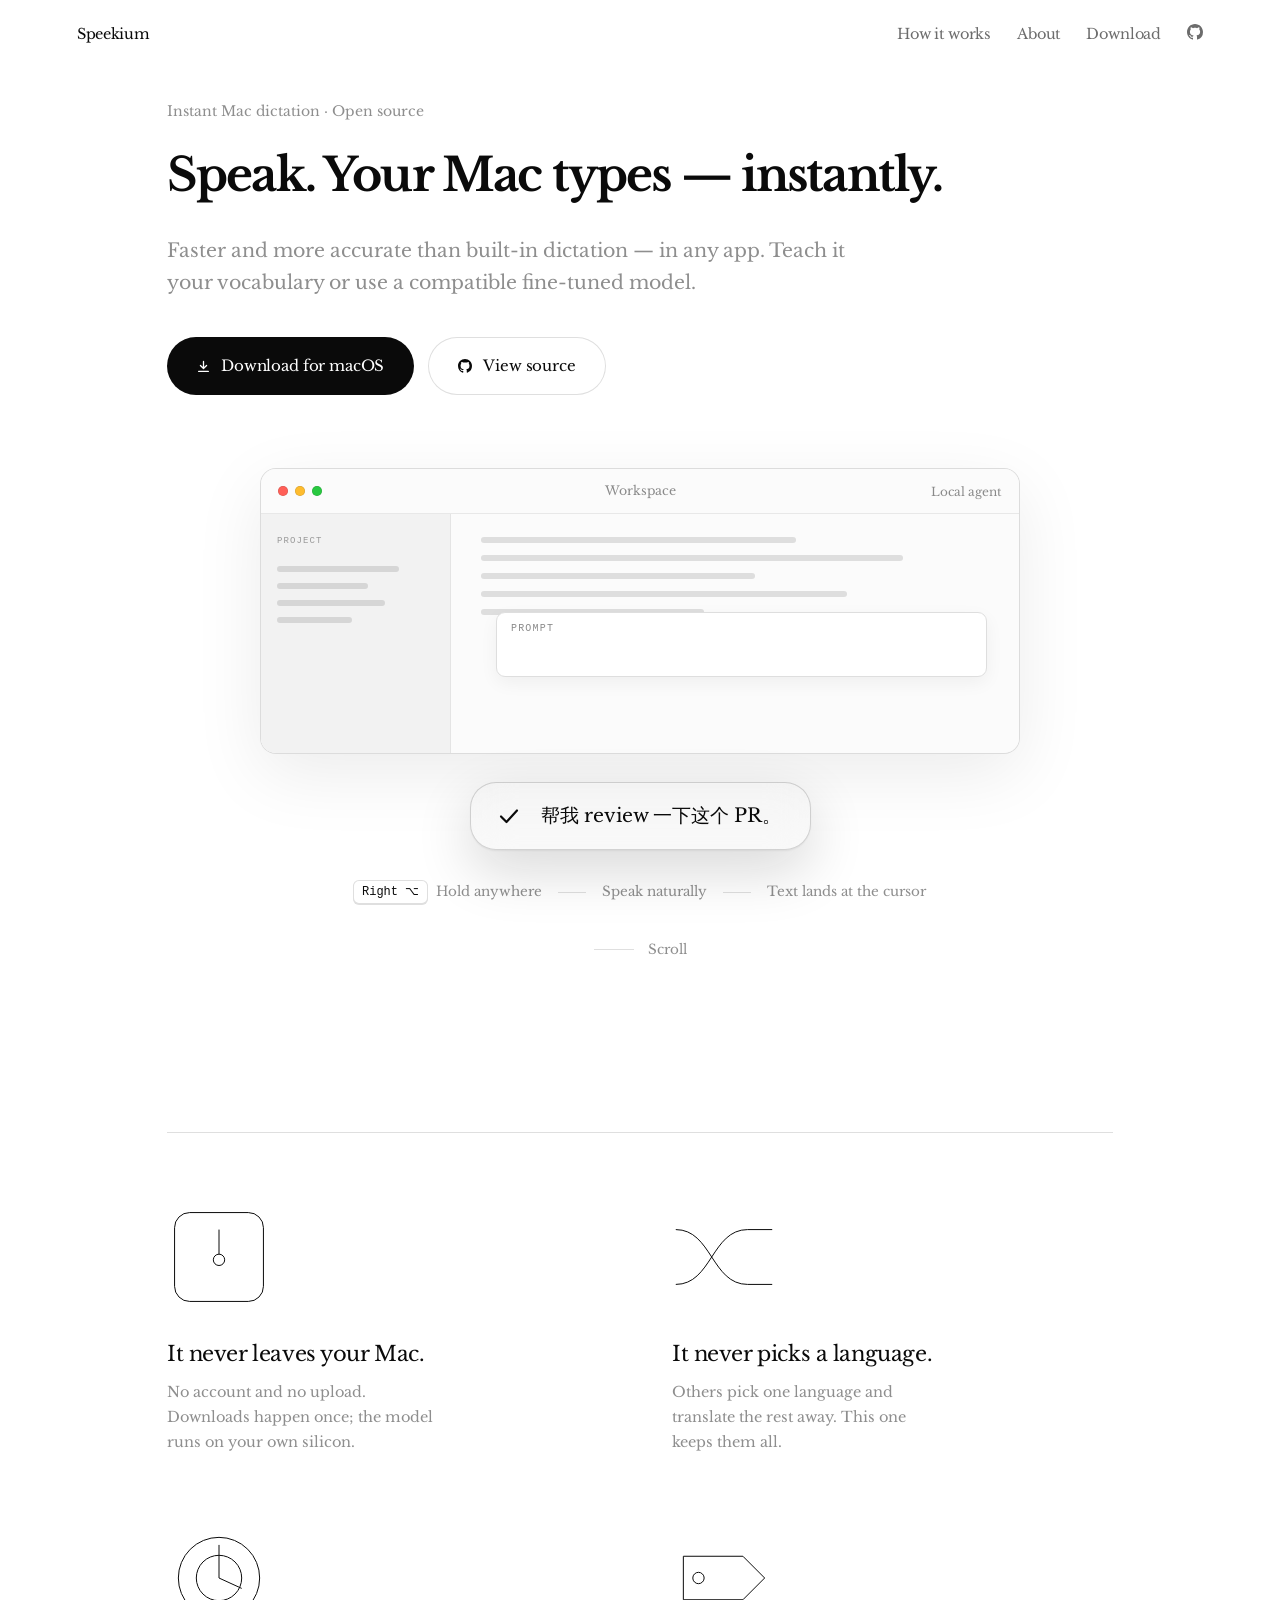
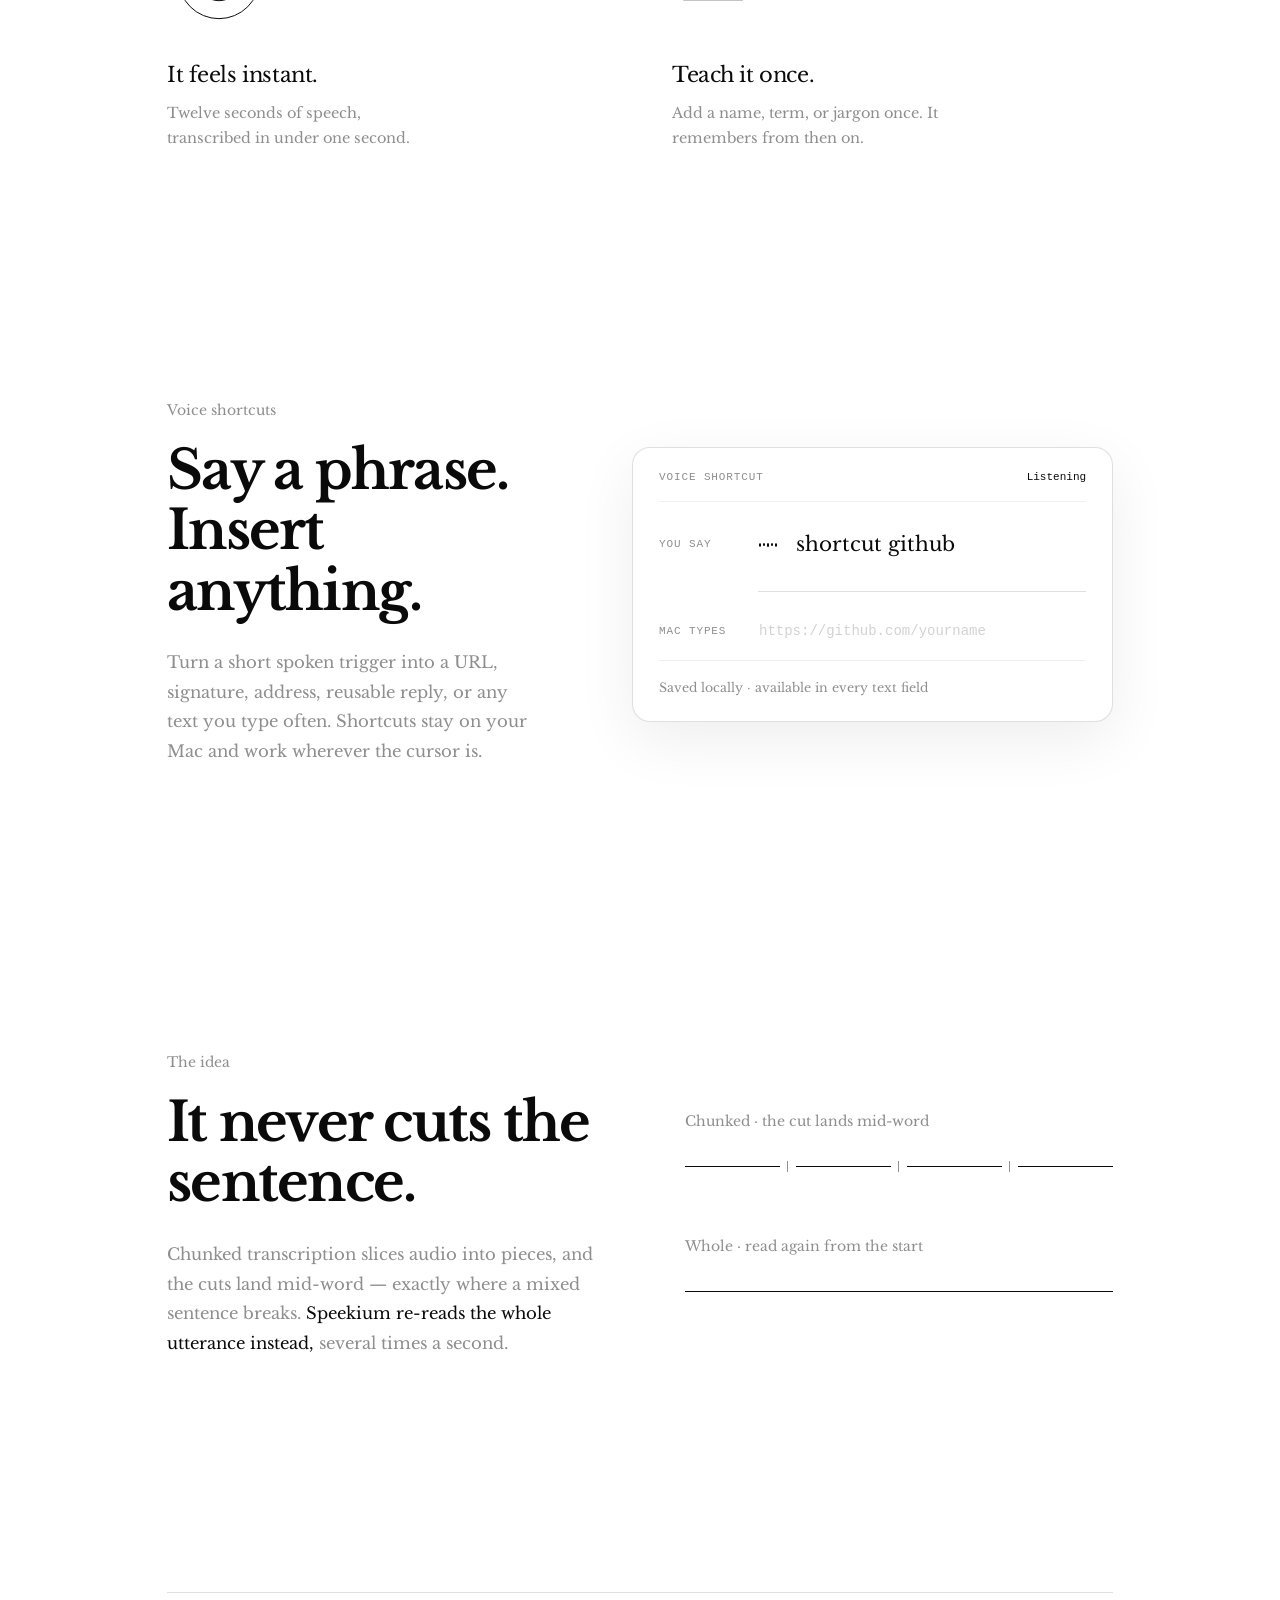
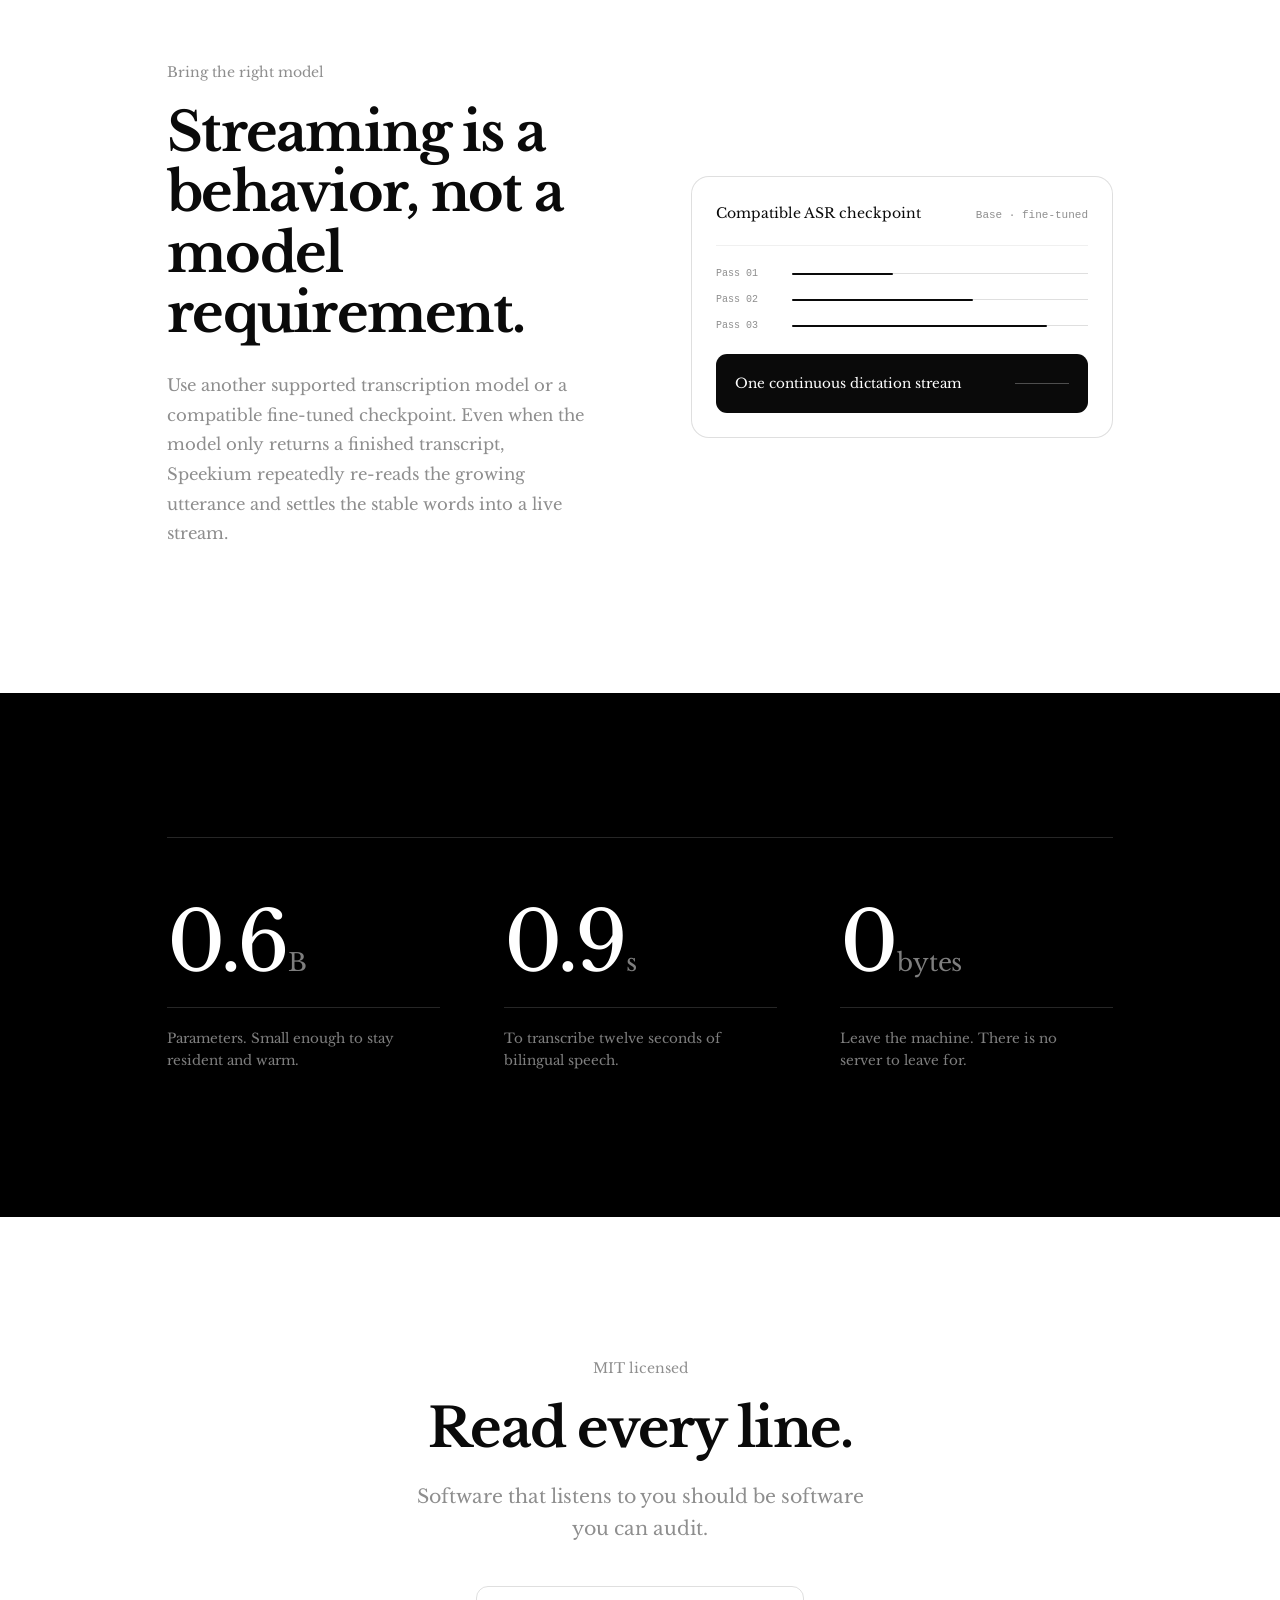
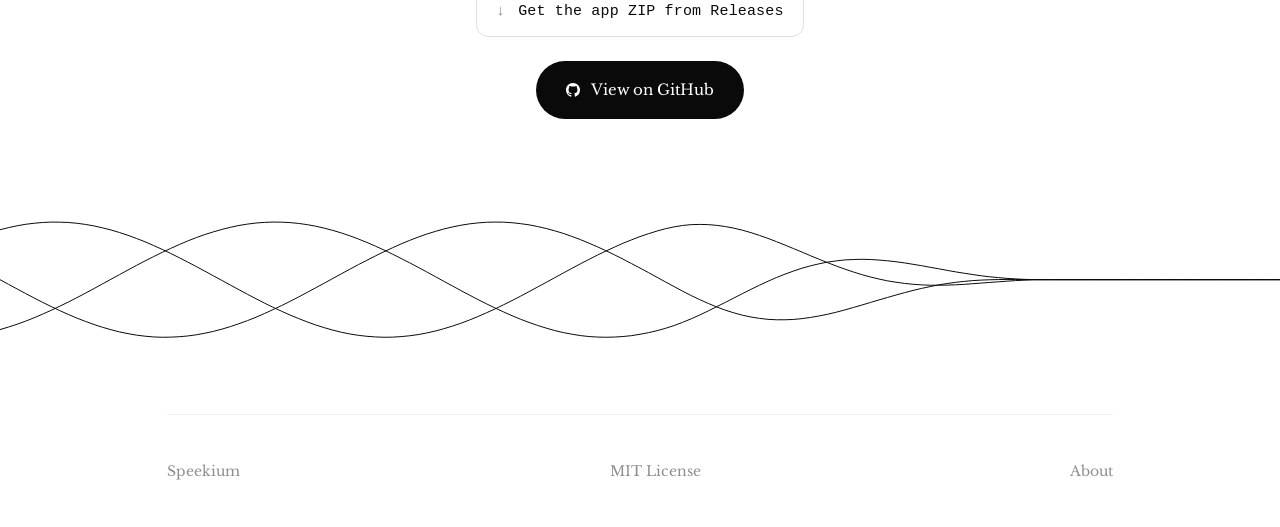
==== commit 15dca1c5: "Rebrand: WhisprStream → Speekium Rename fork-wide: Swift package/module/targets, bundle ids (com.jpt" ====
--- a/site/index.html
+++ b/site/index.html
@@ -3,7 +3,7 @@
 <head>
 <meta charset="utf-8">
 <meta name="viewport" content="width=device-width, initial-scale=1, viewport-fit=cover">
-<title>WhisprStream — instant, teachable dictation for your Mac</title>
+<title>Speekium — instant, teachable dictation for your Mac</title>
 <meta name="description" content="Faster, more accurate on-device Mac dictation. Teach it your vocabulary, switch languages mid-sentence, or use a compatible fine-tuned model.">
 <link rel="preconnect" href="https://fonts.googleapis.com">
 <link rel="preconnect" href="https://fonts.gstatic.com" crossorigin>
@@ -14,12 +14,12 @@
 
 <!-- ============ NAV ============ -->
 <nav>
-  <div class="mark">WhisprStream</div>
+  <div class="mark">Speekium</div>
   <div class="links">
     <a href="#how">How it works</a>
     <a href="about.html">About</a>
-    <a href="https://github.com/Leo6Leo/whispr-stream/releases" class="navdl">Download</a>
-    <a href="https://github.com/Leo6Leo/whispr-stream" aria-label="GitHub"><svg class="gh" viewBox="0 0 16 16" aria-hidden="true"><path fill-rule="evenodd" d="M8 0C3.58 0 0 3.58 0 8c0 3.54 2.29 6.53 5.47 7.59.4.07.55-.17.55-.38 0-.19-.01-.82-.01-1.49-2.01.37-2.53-.49-2.69-.94-.09-.23-.48-.94-.82-1.13-.28-.15-.68-.52-.01-.53.63-.01 1.08.58 1.23.82.72 1.21 1.87.87 2.33.66.07-.52.28-.87.51-1.07-1.78-.2-3.64-.89-3.64-3.95 0-.87.31-1.59.82-2.15-.08-.2-.36-1.02.08-2.12 0 0 .67-.21 2.2.82.64-.18 1.32-.27 2-.27.68 0 1.36.09 2 .27 1.53-1.04 2.2-.82 2.2-.82.44 1.1.16 1.92.08 2.12.51.56.82 1.27.82 2.15 0 3.07-1.87 3.75-3.65 3.95.29.25.54.73.54 1.48 0 1.07-.01 1.93-.01 2.2 0 .21.15.46.55.38A8.01 8.01 0 0 0 16 8c0-4.42-3.58-8-8-8z"/></svg></a>
+    <a href="https://github.com/JPtheJP/speekium/releases" class="navdl">Download</a>
+    <a href="https://github.com/JPtheJP/speekium" aria-label="GitHub"><svg class="gh" viewBox="0 0 16 16" aria-hidden="true"><path fill-rule="evenodd" d="M8 0C3.58 0 0 3.58 0 8c0 3.54 2.29 6.53 5.47 7.59.4.07.55-.17.55-.38 0-.19-.01-.82-.01-1.49-2.01.37-2.53-.49-2.69-.94-.09-.23-.48-.94-.82-1.13-.28-.15-.68-.52-.01-.53.63-.01 1.08.58 1.23.82.72 1.21 1.87.87 2.33.66.07-.52.28-.87.51-1.07-1.78-.2-3.64-.89-3.64-3.95 0-.87.31-1.59.82-2.15-.08-.2-.36-1.02.08-2.12 0 0 .67-.21 2.2.82.64-.18 1.32-.27 2-.27.68 0 1.36.09 2 .27 1.53-1.04 2.2-.82 2.2-.82.44 1.1.16 1.92.08 2.12.51.56.82 1.27.82 2.15 0 3.07-1.87 3.75-3.65 3.95.29.25.54.73.54 1.48 0 1.07-.01 1.93-.01 2.2 0 .21.15.46.55.38A8.01 8.01 0 0 0 16 8c0-4.42-3.58-8-8-8z"/></svg></a>
   </div>
 </nav>
 
@@ -34,11 +34,11 @@
     <p class="lede rise" style="--i:2">Faster and more accurate than built-in dictation — in any app. Teach it your vocabulary or use a compatible fine-tuned model.</p>
 
     <div class="cta rise" style="--i:3">
-      <a class="btn" href="https://github.com/Leo6Leo/whispr-stream/releases">
+      <a class="btn" href="https://github.com/JPtheJP/speekium/releases">
         <svg class="dl" viewBox="0 0 14 14" aria-hidden="true"><path d="M7 1.5v7.4M3.7 5.9 7 9.2l3.3-3.3M1.8 12.3h10.4"/></svg>
         Download for macOS
       </a>
-      <a class="btn ghost" href="https://github.com/Leo6Leo/whispr-stream">
+      <a class="btn ghost" href="https://github.com/JPtheJP/speekium">
         <svg class="gh" viewBox="0 0 16 16" aria-hidden="true"><path fill-rule="evenodd" d="M8 0C3.58 0 0 3.58 0 8c0 3.54 2.29 6.53 5.47 7.59.4.07.55-.17.55-.38 0-.19-.01-.82-.01-1.49-2.01.37-2.53-.49-2.69-.94-.09-.23-.48-.94-.82-1.13-.28-.15-.68-.52-.01-.53.63-.01 1.08.58 1.23.82.72 1.21 1.87.87 2.33.66.07-.52.28-.87.51-1.07-1.78-.2-3.64-.89-3.64-3.95 0-.87.31-1.59.82-2.15-.08-.2-.36-1.02.08-2.12 0 0 .67-.21 2.2.82.64-.18 1.32-.27 2-.27.68 0 1.36.09 2 .27 1.53-1.04 2.2-.82 2.2-.82.44 1.1.16 1.92.08 2.12.51.56.82 1.27.82 2.15 0 3.07-1.87 3.75-3.65 3.95.29.25.54.73.54 1.48 0 1.07-.01 1.93-.01 2.2 0 .21.15.46.55.38A8.01 8.01 0 0 0 16 8c0-4.42-3.58-8-8-8z"/></svg>
         View source
       </a>
@@ -46,10 +46,10 @@
 
   </div>
 
-  <!-- The product in context: WhisprStream floats over whatever Mac app owns
+  <!-- The product in context: Speekium floats over whatever Mac app owns
        the cursor, then inserts the finished sentence into that app. -->
   <div class="wrap dictation-demo">
-    <div class="mac-window rise" id="macWindow" data-scene="code" style="--i:5" aria-label="WhisprStream dictating into different kinds of Mac apps">
+    <div class="mac-window rise" id="macWindow" data-scene="code" style="--i:5" aria-label="Speekium dictating into different kinds of Mac apps">
       <div class="mac-titlebar">
         <span class="window-controls" aria-hidden="true"><i></i><i></i><i></i></span>
         <span id="sceneTitle">Workspace</span>
@@ -95,7 +95,7 @@
       <div class="line" id="line"><span class="inner" id="inner"></span><i class="caret" id="caret"></i></div>
     </div>
 
-    <div class="dictation-steps rise" style="--i:6" aria-label="How WhisprStream dictation works">
+    <div class="dictation-steps rise" style="--i:6" aria-label="How Speekium dictation works">
       <span><kbd>Right ⌥</kbd> Hold anywhere</span>
       <i aria-hidden="true"></i>
       <span>Speak naturally</span>
@@ -203,7 +203,7 @@
       <p class="body rise" style="--i:2">
         Chunked transcription slices audio into pieces, and the cuts land mid-word —
         exactly where a mixed sentence breaks.
-        <strong>WhisprStream re-reads the whole utterance instead,</strong> several times a second.
+        <strong>Speekium re-reads the whole utterance instead,</strong> several times a second.
       </p>
     </div>
 
@@ -237,7 +237,7 @@
       <div>
         <p class="eyebrow rise" style="--i:1">Bring the right model</p>
         <h2 class="h2 rise" style="--i:2;margin-top:24px">Streaming is a behavior, not a model requirement.</h2>
-        <p class="feature-copy rise" style="--i:3">Use another supported transcription model or a compatible fine-tuned checkpoint. Even when the model only returns a finished transcript, WhisprStream repeatedly re-reads the growing utterance and settles the stable words into a live stream.</p>
+        <p class="feature-copy rise" style="--i:3">Use another supported transcription model or a compatible fine-tuned checkpoint. Even when the model only returns a finished transcript, Speekium repeatedly re-reads the growing utterance and settles the stable words into a live stream.</p>
       </div>
 
       <div class="model-demo rise" style="--i:2" aria-label="A non-streaming transcription model producing a continuous live preview">
@@ -289,8 +289,8 @@
     <p class="eyebrow rise" style="--i:0">MIT licensed</p>
     <h2 class="h2 rise" style="--i:1">Read every line.</h2>
     <p class="lede rise" style="--i:2">Software that listens to you should be software you can audit.</p>
-    <a class="cmd rise" style="--i:3" href="https://github.com/Leo6Leo/whispr-stream/releases"><i>↓</i><code>Get the app ZIP from Releases</code></a>
-    <a class="btn rise" style="--i:4" href="https://github.com/Leo6Leo/whispr-stream">
+    <a class="cmd rise" style="--i:3" href="https://github.com/JPtheJP/speekium/releases"><i>↓</i><code>Get the app ZIP from Releases</code></a>
+    <a class="btn rise" style="--i:4" href="https://github.com/JPtheJP/speekium">
       <svg class="gh" viewBox="0 0 16 16" aria-hidden="true"><path fill-rule="evenodd" d="M8 0C3.58 0 0 3.58 0 8c0 3.54 2.29 6.53 5.47 7.59.4.07.55-.17.55-.38 0-.19-.01-.82-.01-1.49-2.01.37-2.53-.49-2.69-.94-.09-.23-.48-.94-.82-1.13-.28-.15-.68-.52-.01-.53.63-.01 1.08.58 1.23.82.72 1.21 1.87.87 2.33.66.07-.52.28-.87.51-1.07-1.78-.2-3.64-.89-3.64-3.95 0-.87.31-1.59.82-2.15-.08-.2-.36-1.02.08-2.12 0 0 .67-.21 2.2.82.64-.18 1.32-.27 2-.27.68 0 1.36.09 2 .27 1.53-1.04 2.2-.82 2.2-.82.44 1.1.16 1.92.08 2.12.51.56.82 1.27.82 2.15 0 3.07-1.87 3.75-3.65 3.95.29.25.54.73.54 1.48 0 1.07-.01 1.93-.01 2.2 0 .21.15.46.55.38A8.01 8.01 0 0 0 16 8c0-4.42-3.58-8-8-8z"/></svg>
       View on GitHub
     </a>
@@ -316,7 +316,7 @@
 <footer>
   <div class="wrap">
     <div class="bar">
-      <span>WhisprStream</span>
+      <span>Speekium</span>
       <span>MIT License</span>
       <span><a href="about.html">About</a></span>
     </div>
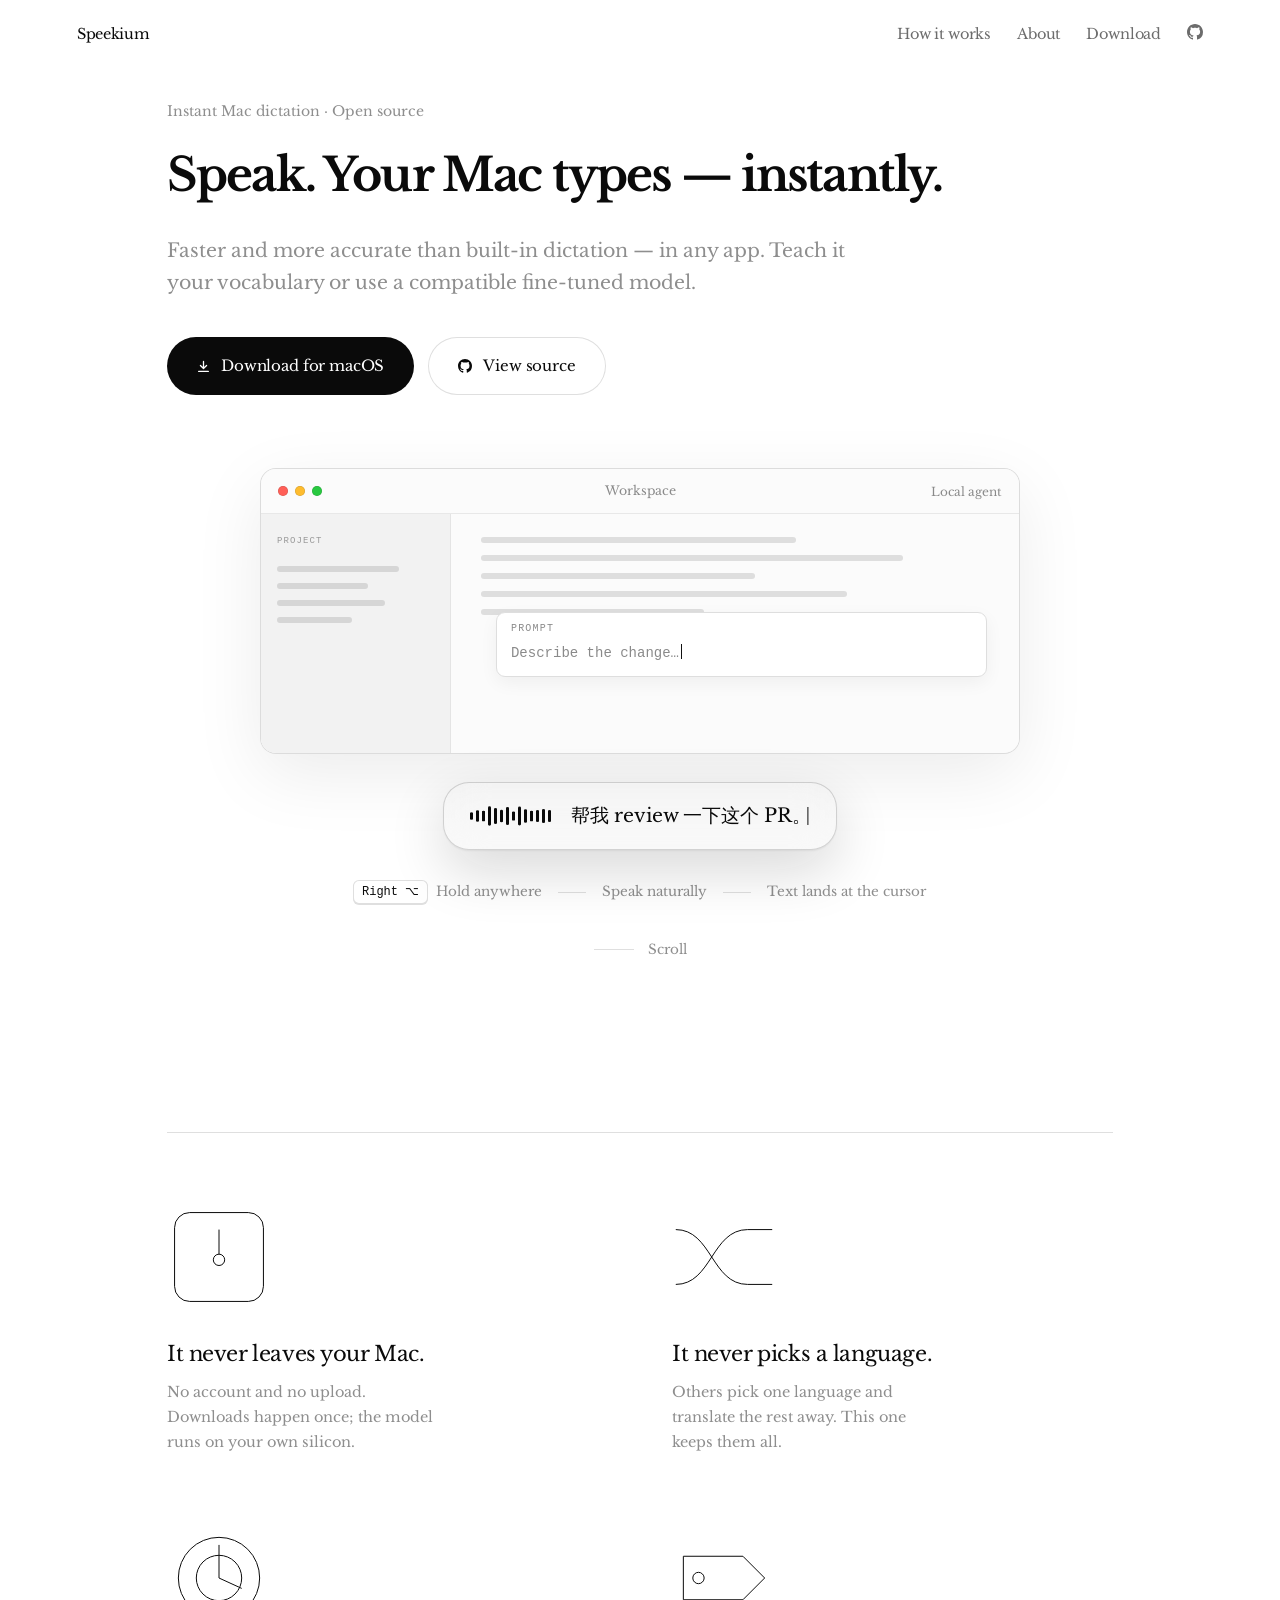
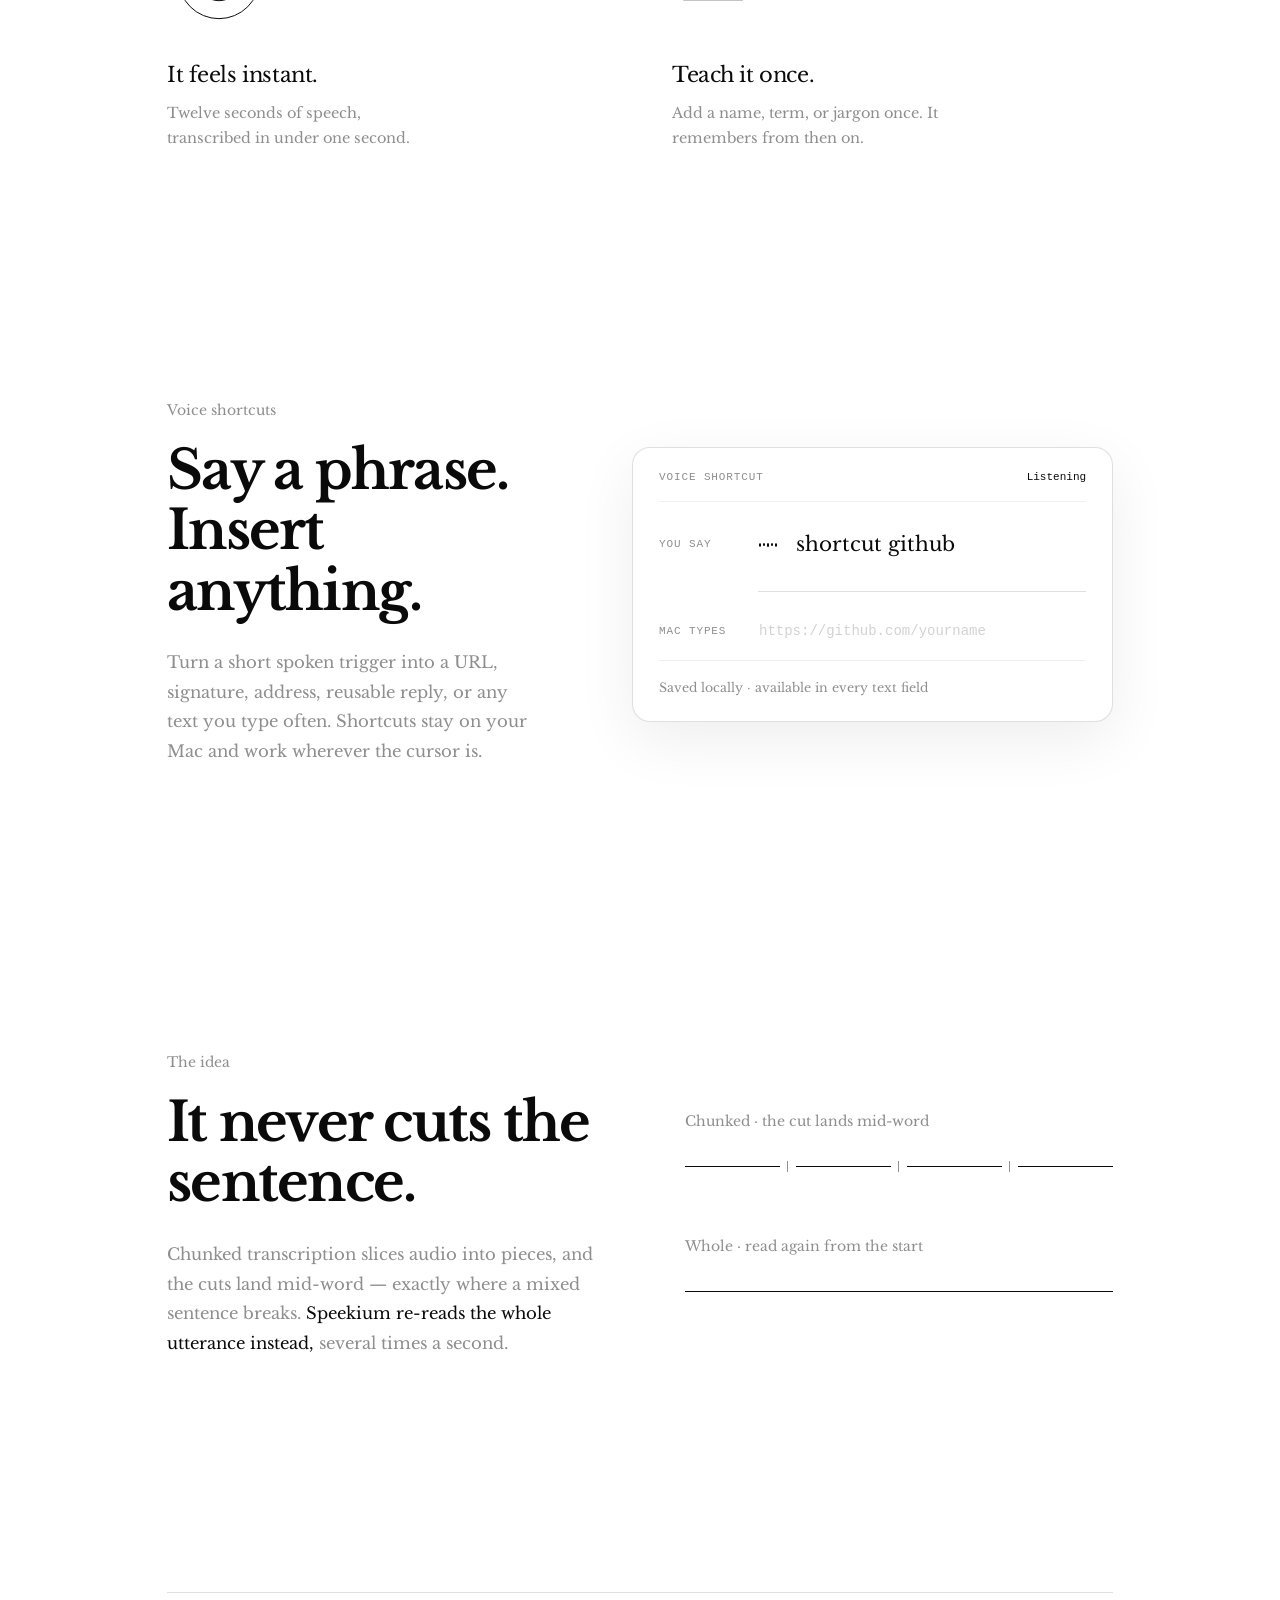
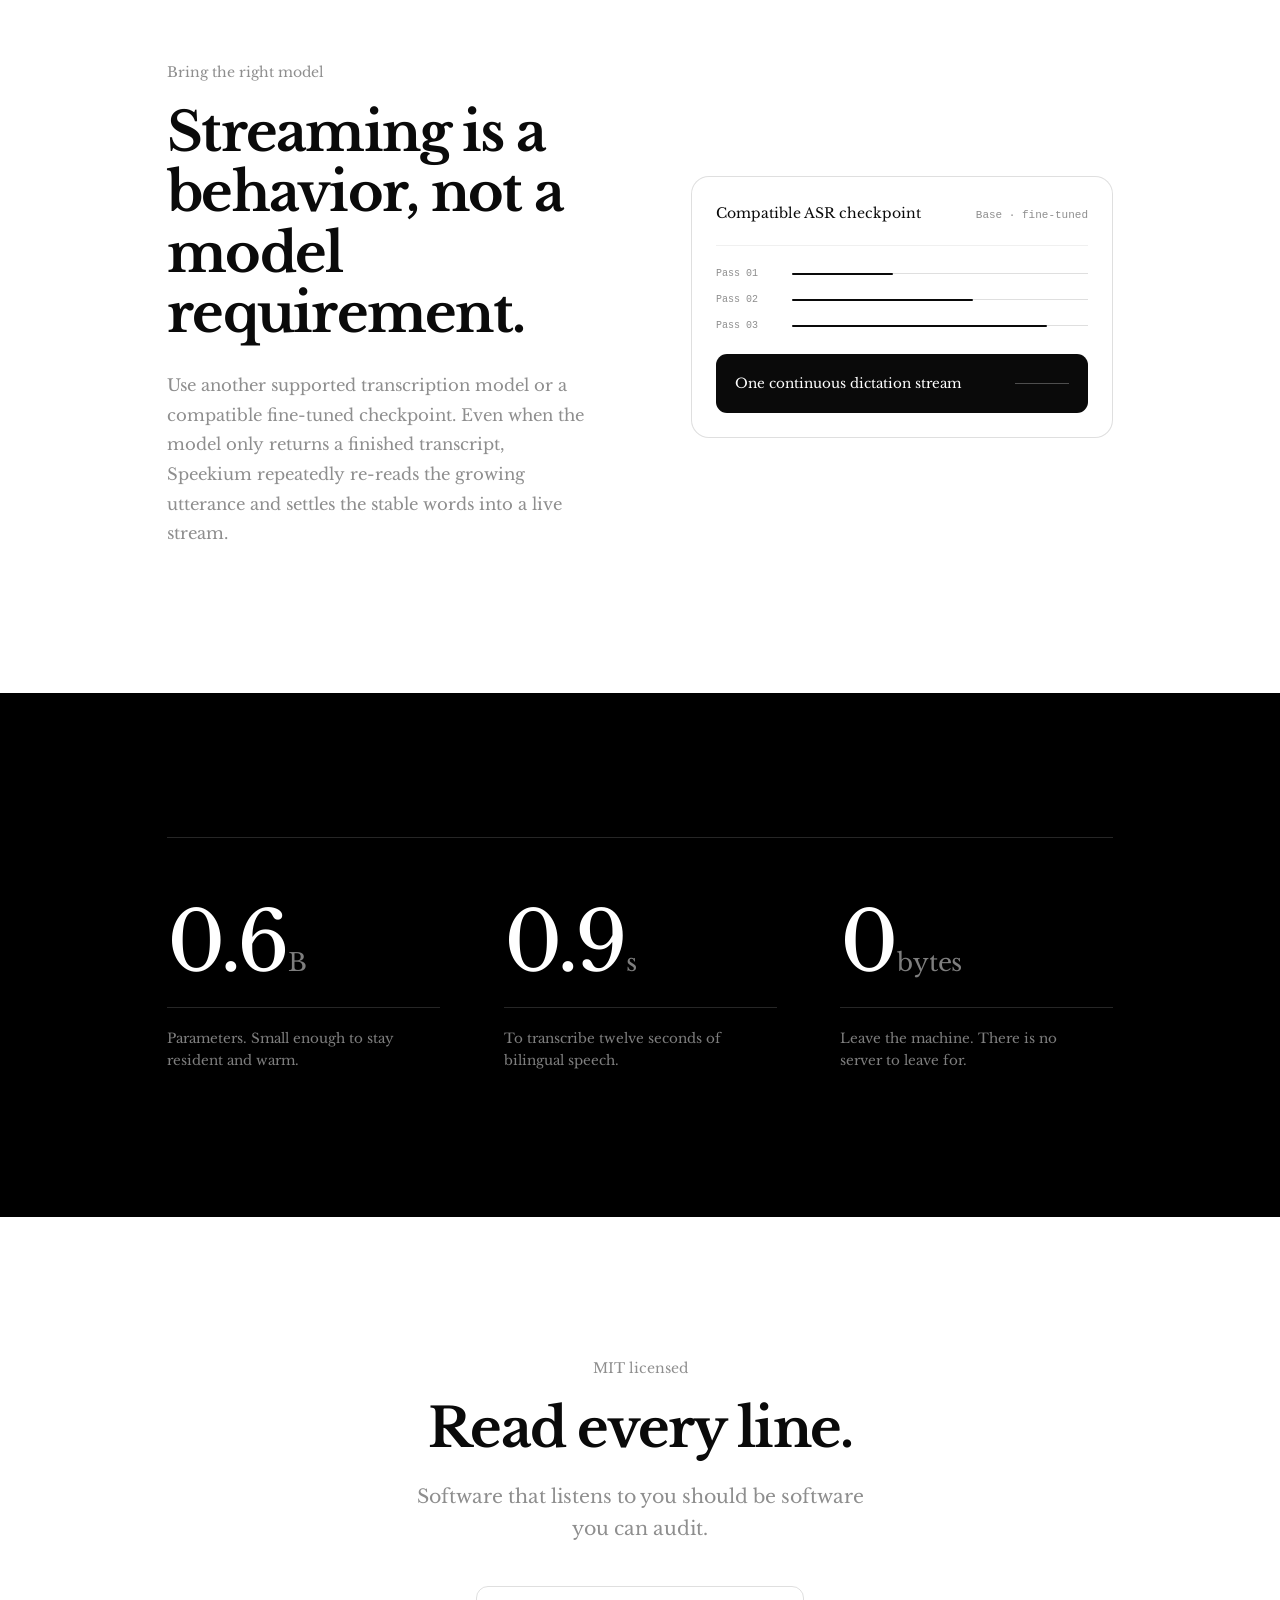
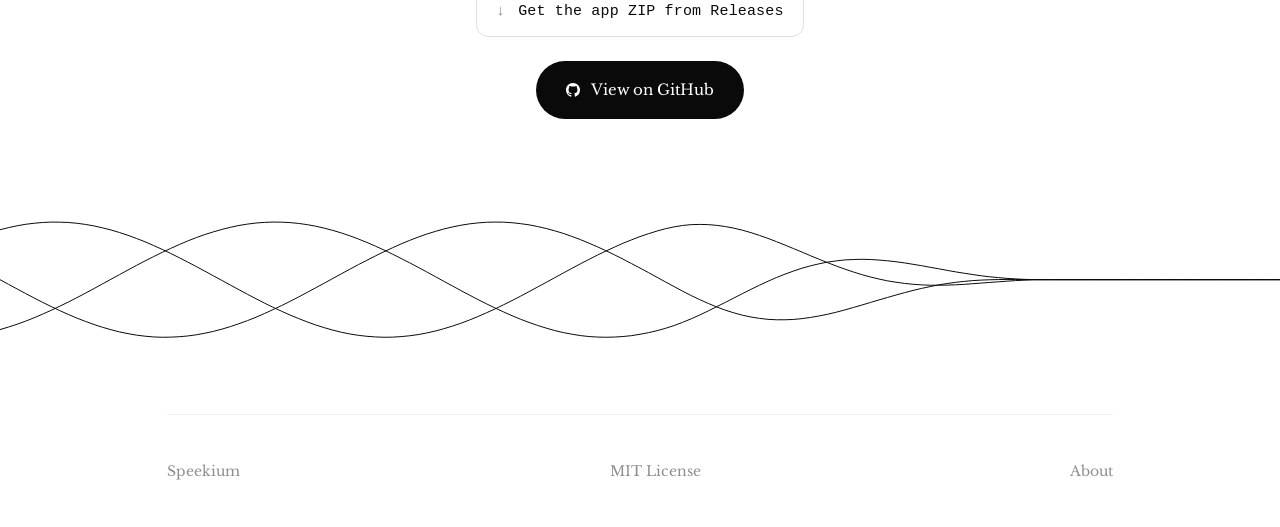
==== commit b7102233: "Add Speekium app icon and wordmark Element-tile icon (Sp symbol + waveform) as SVG source, compiled " ====
--- a/site/index.html
+++ b/site/index.html
@@ -8,6 +8,7 @@
 <link rel="preconnect" href="https://fonts.googleapis.com">
 <link rel="preconnect" href="https://fonts.gstatic.com" crossorigin>
 <link href="https://fonts.googleapis.com/css2?family=Libre+Baskerville:ital,wght@0,400;0,700;1,400&amp;display=swap" rel="stylesheet">
+<link rel="icon" type="image/png" href="favicon.png">
 <link rel="stylesheet" href="style.css?v=20260810-8">
 </head>
 <body>
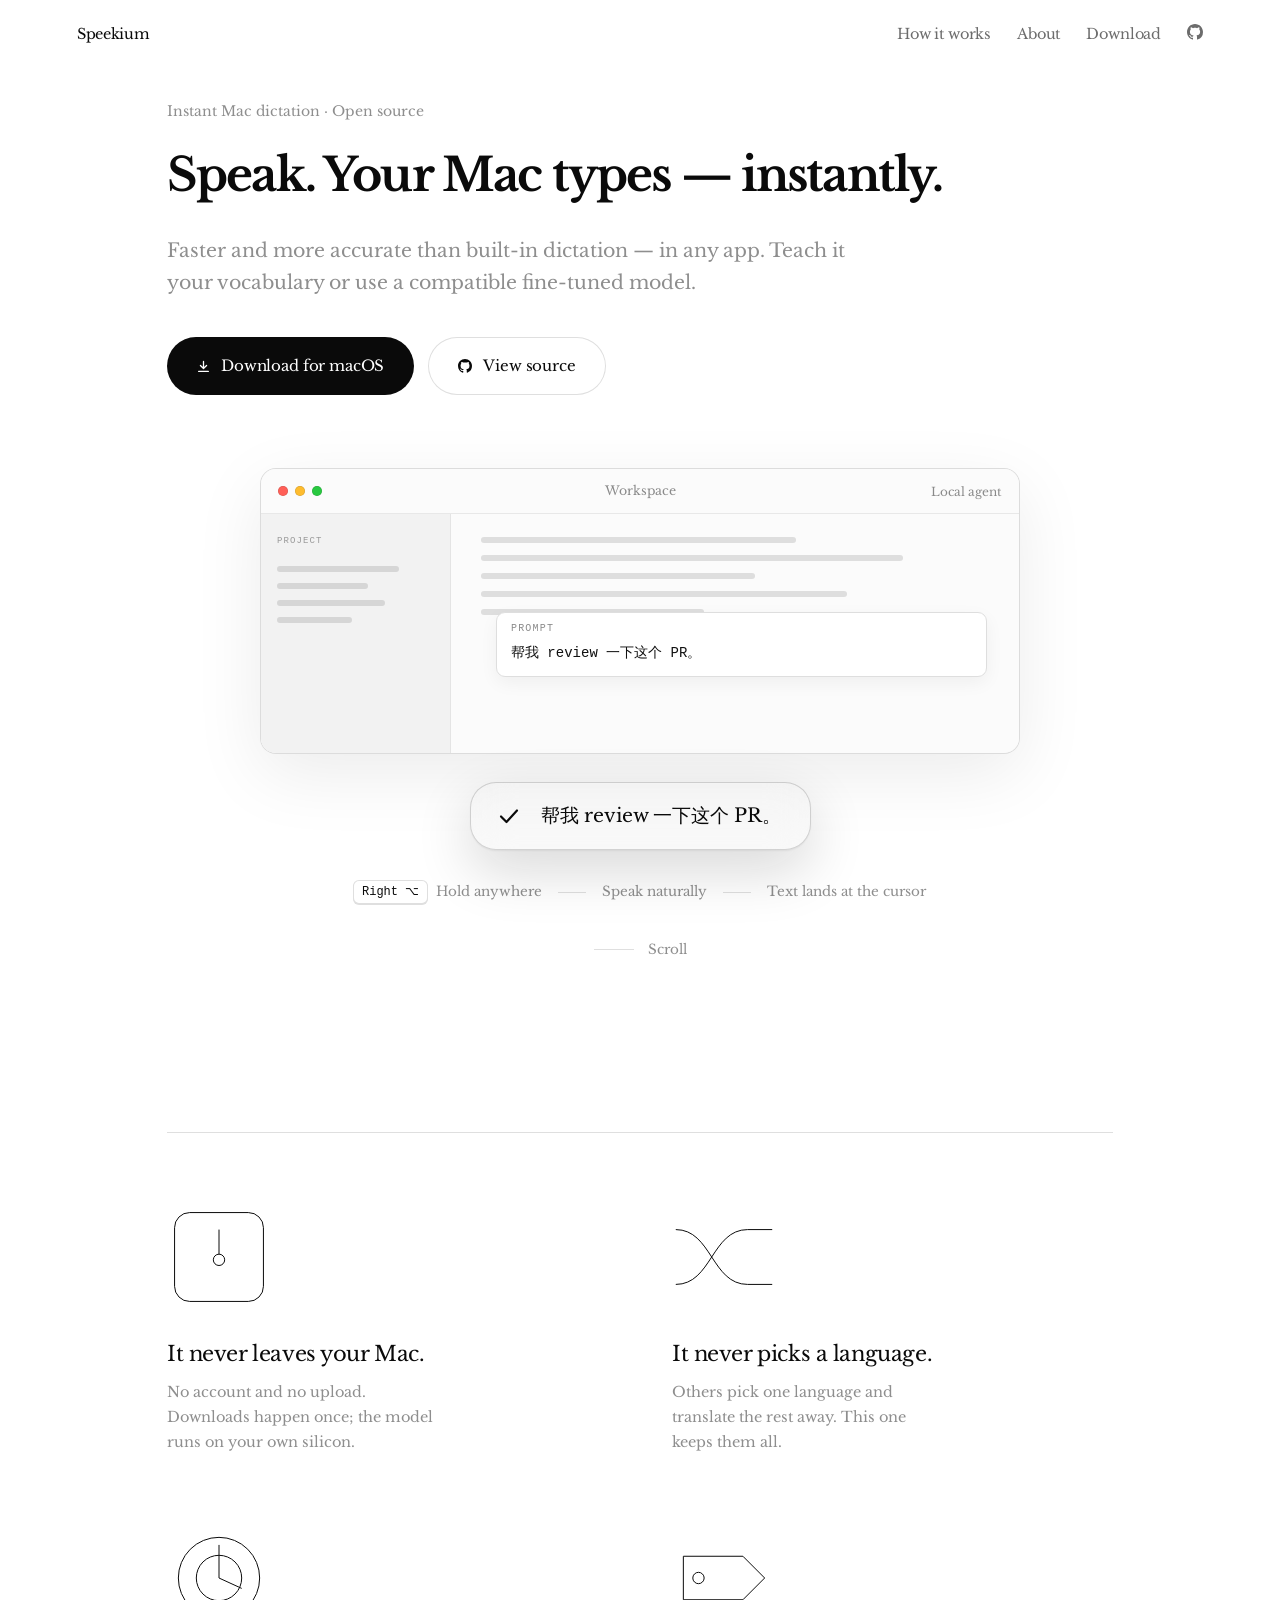
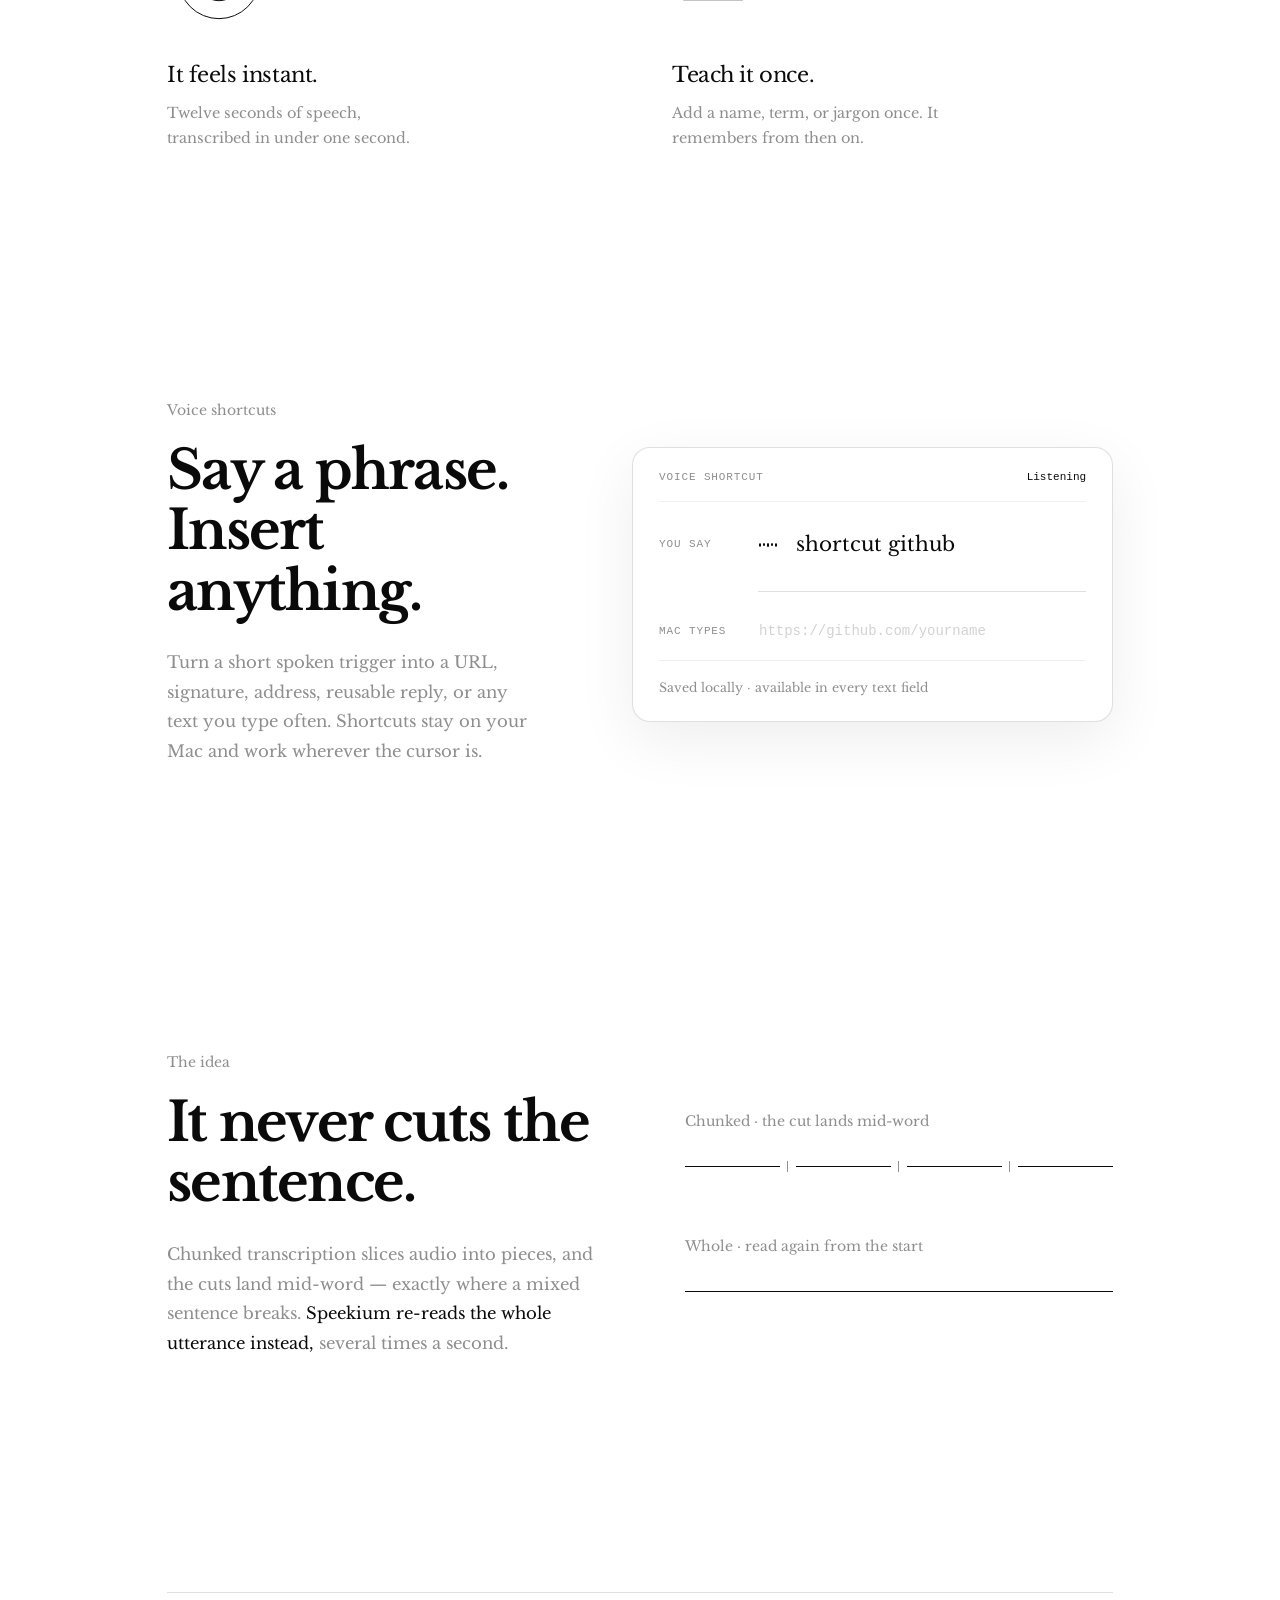
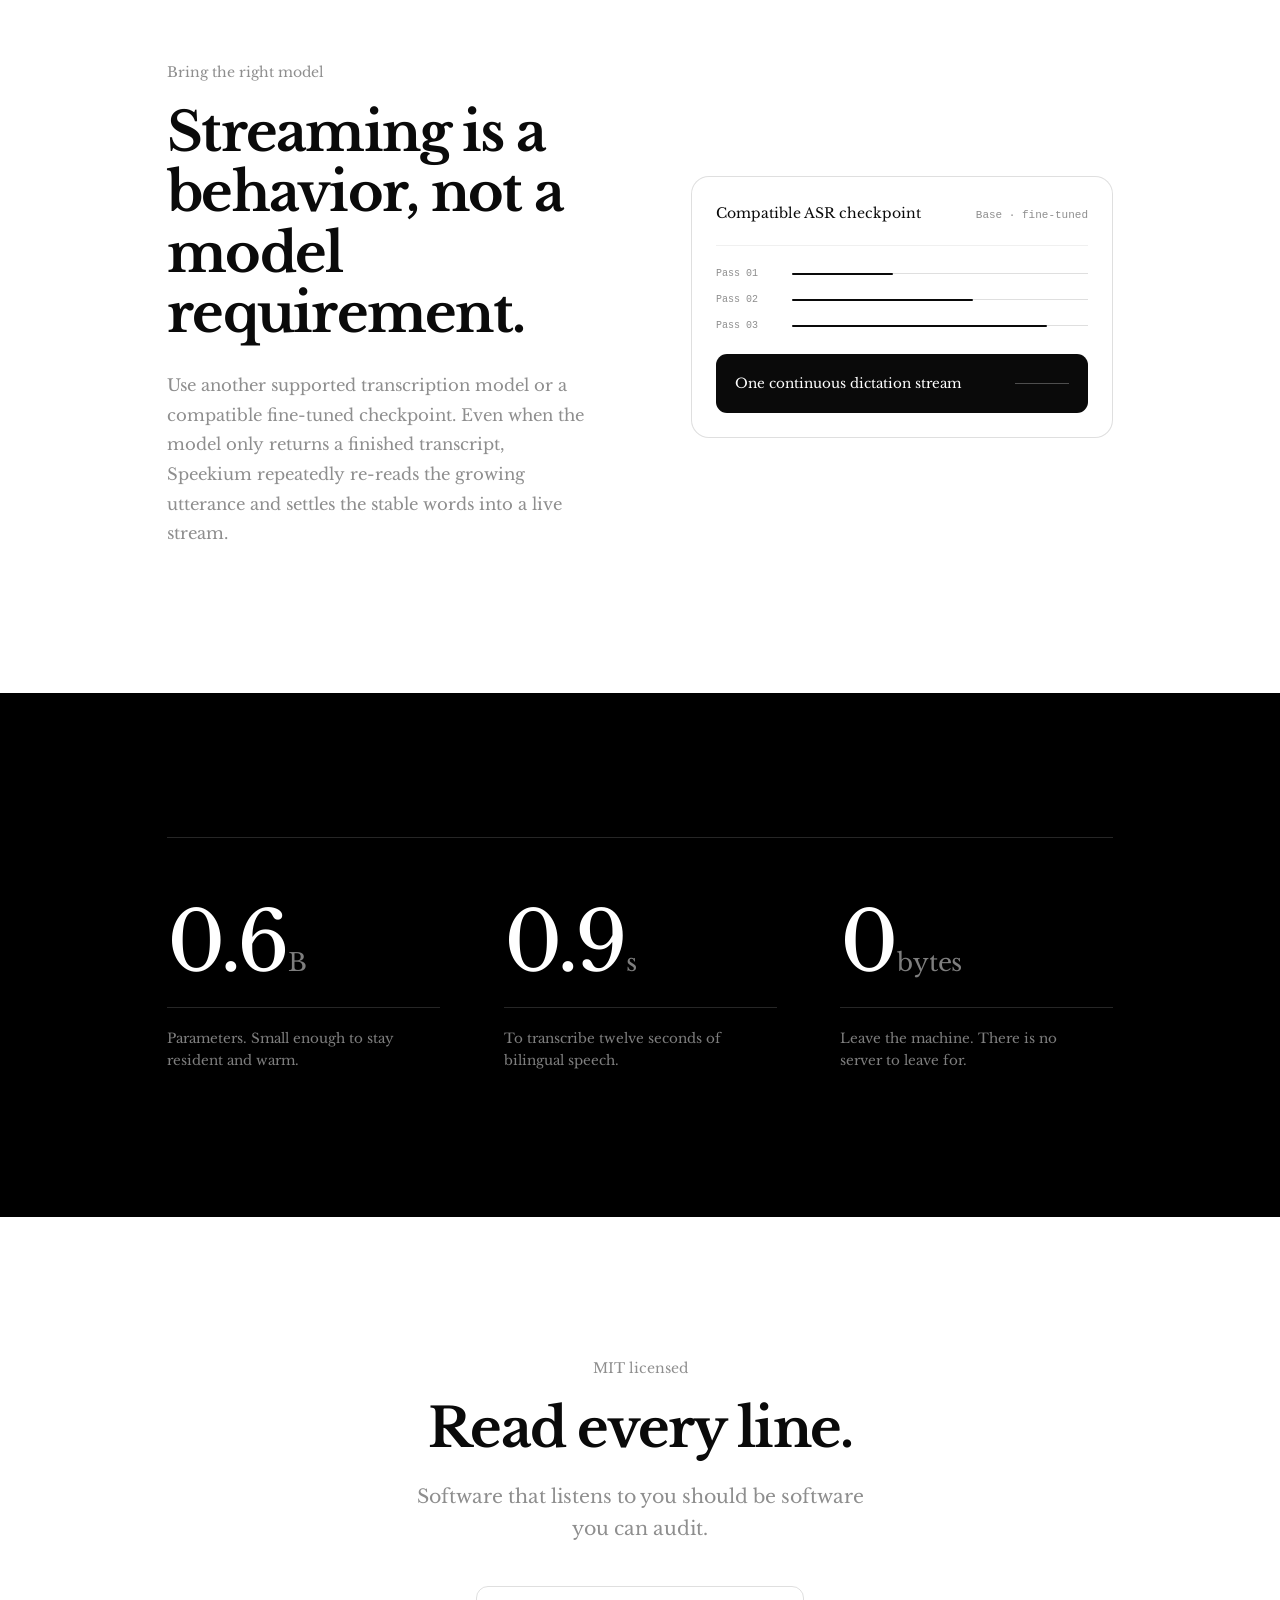
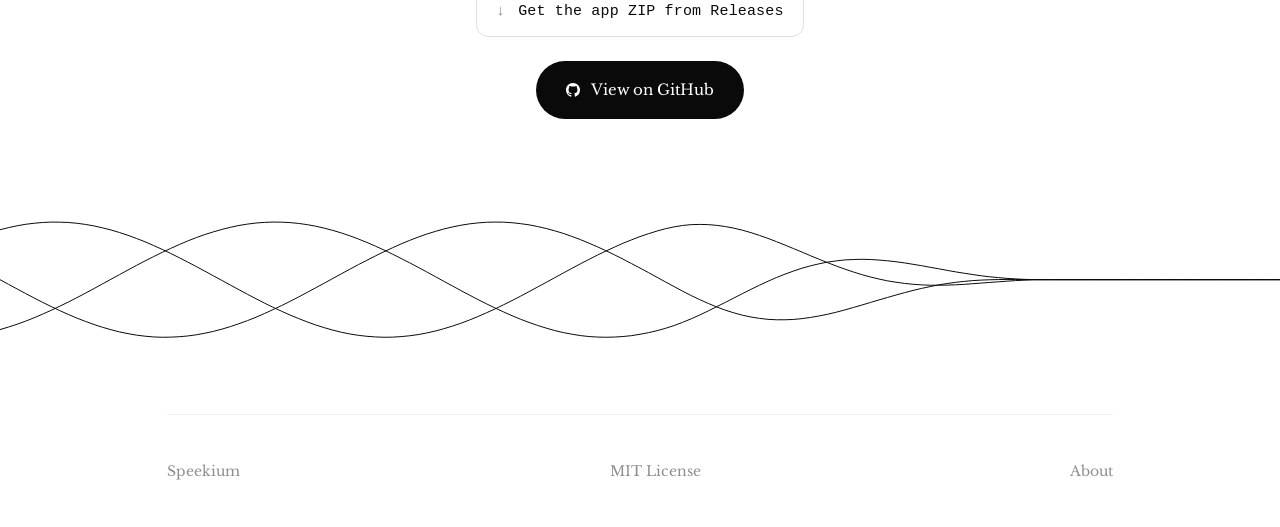
==== commit cb331a69: "throwaway: upstream v1.0.2 with Speekium rename applied" ====
--- a/site/index.html
+++ b/site/index.html
@@ -8,7 +8,6 @@
 <link rel="preconnect" href="https://fonts.googleapis.com">
 <link rel="preconnect" href="https://fonts.gstatic.com" crossorigin>
 <link href="https://fonts.googleapis.com/css2?family=Libre+Baskerville:ital,wght@0,400;0,700;1,400&amp;display=swap" rel="stylesheet">
-<link rel="icon" type="image/png" href="favicon.png">
 <link rel="stylesheet" href="style.css?v=20260810-8">
 </head>
 <body>
